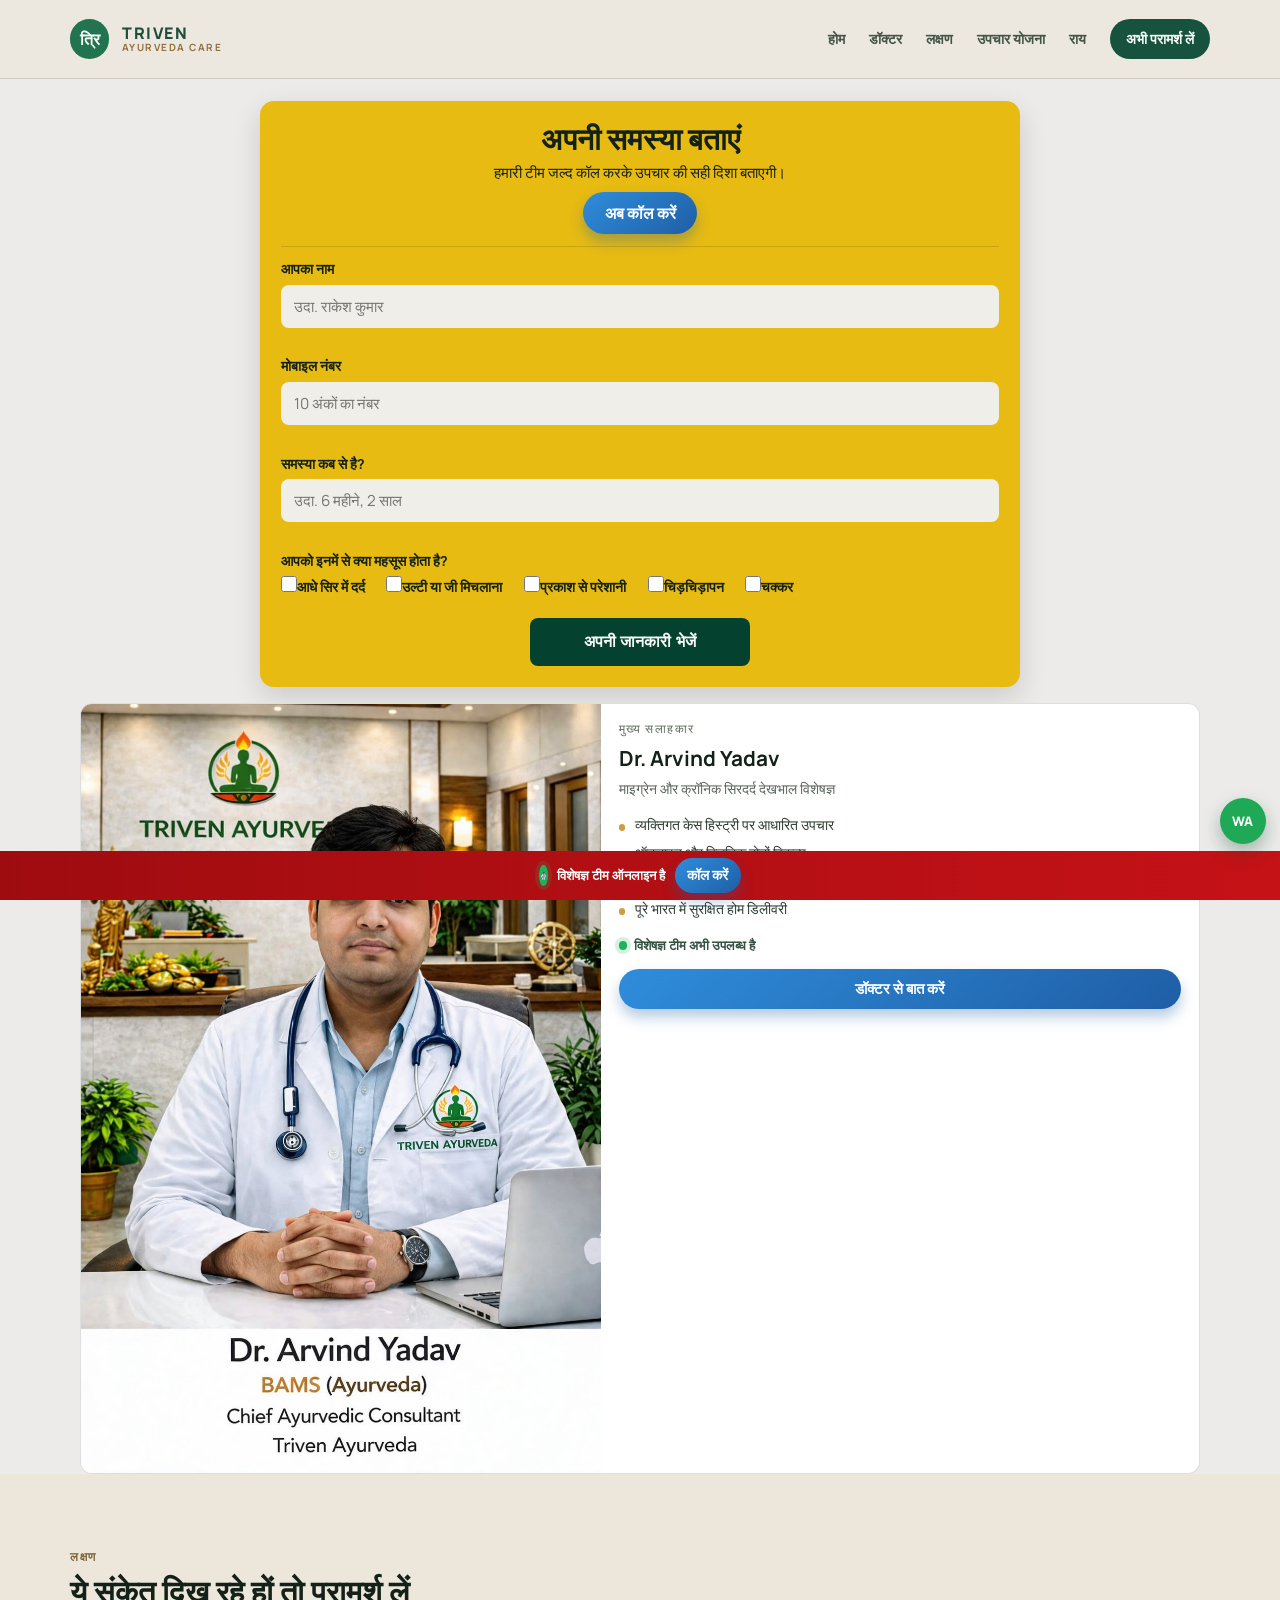
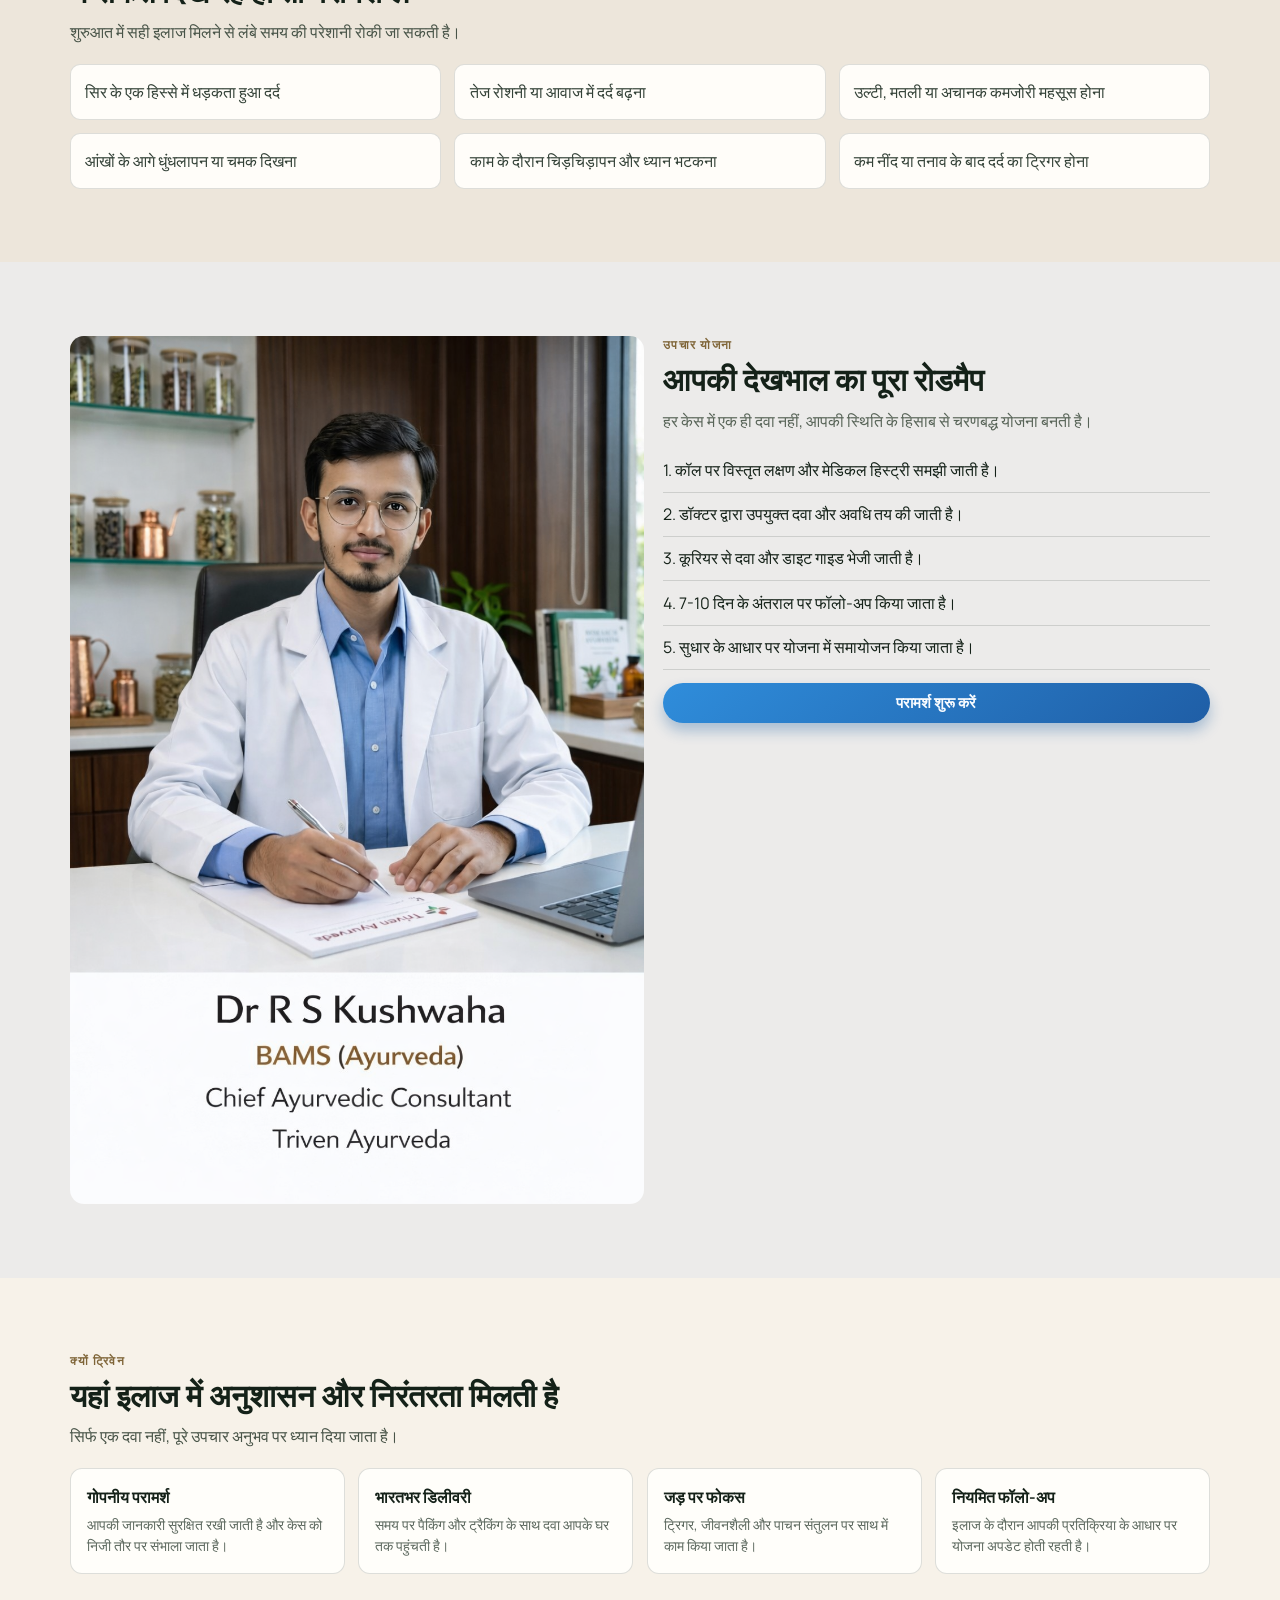
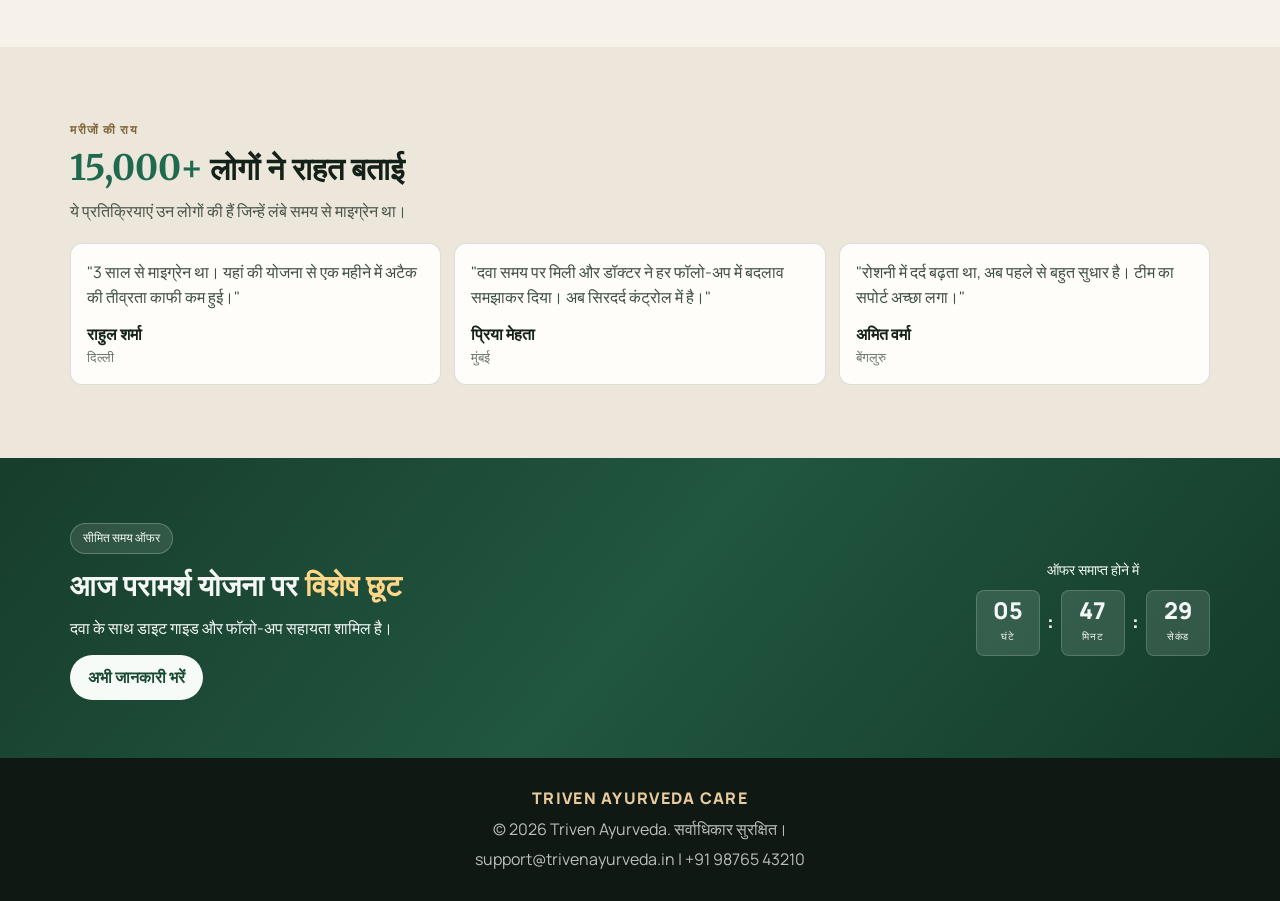
==== index.html @ 450ab916 "meta Co-authored-by: Copilot <copilot@github.com>" ====
<!DOCTYPE html>
<html lang="hi">
<head>
  <meta charset="UTF-8" />
  <meta name="viewport" content="width=device-width, initial-scale=1.0" />
  <meta name="description" content="Triven Ayurveda - माइग्रेन और आधे सिर के दर्द के लिए अनुभवी आयुर्वेदिक सलाह और उपचार योजना।" />
  <title>Triven Ayurveda | माइग्रेन देखभाल केंद्र</title>
  <link rel="preconnect" href="https://fonts.googleapis.com" />
  <link rel="preconnect" href="https://fonts.gstatic.com" crossorigin />
  <link href="https://fonts.googleapis.com/css2?family=Manrope:wght@400;500;600;700;800&family=Merriweather:wght@700;900&display=swap" rel="stylesheet" />
  <link rel="stylesheet" href="style.css" />


  <!-- Meta Pixel Code -->
<script>
!function(f,b,e,v,n,t,s)
{if(f.fbq)return;n=f.fbq=function(){n.callMethod?
n.callMethod.apply(n,arguments):n.queue.push(arguments)};
if(!f._fbq)f._fbq=n;n.push=n;n.loaded=!0;n.version='2.0';
n.queue=[];t=b.createElement(e);t.async=!0;
t.src=v;s=b.getElementsByTagName(e)[0];
s.parentNode.insertBefore(t,s)}(window, document,'script',
'https://connect.facebook.net/en_US/fbevents.js');
fbq('init', '921140677629160');
fbq('track', 'PageView');
</script>
<noscript><img height="1" width="1" style="display:none"
src="https://www.facebook.com/tr?id=921140677629160&ev=PageView&noscript=1"
/></noscript>
<!-- End Meta Pixel Code -->
</head>
<body>
  <header class="header" id="home">
    <div class="container nav-container">
      <a href="#home" class="logo" aria-label="Triven Ayurveda Home">
        <span class="logo-mark">त्रि</span>
        <span class="logo-text-wrap">
          <span class="logo-main">TRIVEN</span>
          <span class="logo-sub">AYURVEDA CARE</span>
        </span>
      </a>
      <button class="nav-toggle" id="navToggle" aria-label="मेन्यू खोलें">
        <span></span><span></span><span></span>
      </button>
      <nav class="nav" id="navMenu">
        <a href="#home">होम</a>
        <a href="#doctor">डॉक्टर</a>
        <a href="#symptoms">लक्षण</a>
        <a href="#plan">उपचार योजना</a>
        <a href="#reviews">राय</a>
        <a href="#formTop" class="nav-cta">अभी परामर्श लें</a>
      </nav>
    </div>
  </header>

  <section class="hero-form-section" id="order">
    <div class="container hero-shell">
      <div class="hero-copy">
        <p class="hero-kicker">सिर्फ दर्द नहीं, जीवन की रफ्तार वापस</p>
        <h1>माइग्रेन और आधे सिर के दर्द का भरोसेमंद आयुर्वेदिक समाधान</h1>
        <p class="hero-sub">
          अनुभवी डॉक्टर की सलाह, वैयक्तिकृत दवा योजना, और पूरे भारत में होम डिलीवरी।
        </p>
        <div class="hero-meta">
          <div class="meta-item">
            <strong>4.85/5</strong>
            <span>97,000+ रेटिंग</span>
          </div>
          <div class="meta-item">
            <strong>2,00,000+</strong>
            <span>संतुष्ट मरीज</span>
          </div>
          <div class="meta-item">
            <strong>30 दिन</strong>
            <span>निरंतर फॉलो-अप</span>
          </div>
        </div>
      </div>

      <div class="hero-grid">
        <div class="form-wrap" id="formTop">
          <div class="form-header">
            <h2>अपनी समस्या बताएं</h2>
            <p>हमारी टीम जल्द कॉल करके उपचार की सही दिशा बताएगी।</p>
            <a href="tel:+917309523829" class="btn btn-call">अब कॉल करें</a>
          </div>
          <form id="orderForm" novalidate>
            <div class="form-group">
              <label for="fullName">आपका नाम</label>
              <input type="text" id="fullName" placeholder="उदा. राकेश कुमार" />
              <span class="error" id="nameError"></span>
            </div>
            <div class="form-group">
              <label for="mobile">मोबाइल नंबर</label>
              <input type="tel" id="mobile" maxlength="10" placeholder="10 अंकों का नंबर" />
              <span class="error" id="mobileError"></span>
            </div>
            <div class="form-group">
              <label for="duration">समस्या कब से है?</label>
              <input type="text" id="duration" placeholder="उदा. 6 महीने, 2 साल" />
              <span class="error" id="durationError"></span>
            </div>
            <div class="form-group">
              <label class="checkbox-group-label">आपको इनमें से क्या महसूस होता है?</label>
              <div class="checkbox-group">
                <label class="cb-label"><input type="checkbox" name="symptoms" value="आधे सिर में दर्द" />आधे सिर में दर्द</label>
                <label class="cb-label"><input type="checkbox" name="symptoms" value="उल्टी या जी मिचलाना" />उल्टी या जी मिचलाना</label>
                <label class="cb-label"><input type="checkbox" name="symptoms" value="प्रकाश से परेशानी" />प्रकाश से परेशानी</label>
                <label class="cb-label"><input type="checkbox" name="symptoms" value="चिड़चिड़ापन" />चिड़चिड़ापन</label>
                <label class="cb-label"><input type="checkbox" name="symptoms" value="चक्कर" />चक्कर</label>
              </div>
            </div>
            <button type="submit" class="btn btn-submit-dark btn-full">
              <span>अपनी जानकारी भेजें</span>
            </button>
          </form>
        </div>

        <aside class="doctor-col" id="doctor" aria-label="Doctor Profile">
          <img
            class="doctor-photo"
            src="assests/Doctor2.png"
            alt="आयुर्वेदिक चिकित्सक की प्रोफाइल फोटो"
            loading="lazy"
          />
          <div class="doctor-info">
            <p class="doctor-label">मुख्य सलाहकार</p>
            <h3>Dr. Arvind Yadav</h3>
            <p class="doctor-tagline">माइग्रेन और क्रॉनिक सिरदर्द देखभाल विशेषज्ञ</p>
            <ul class="feature-list">
              <li>व्यक्तिगत केस हिस्ट्री पर आधारित उपचार</li>
              <li>ऑनलाइन और क्लिनिक दोनों विकल्प</li>
              <li>दवा + डाइट + लाइफस्टाइल गाइड एक ही योजना में</li>
              <li>पूरे भारत में सुरक्षित होम डिलीवरी</li>
            </ul>
            <div class="online-status">
              <span class="online-dot"></span>
              विशेषज्ञ टीम अभी उपलब्ध है
            </div>
            <a href="tel:+917309523829" class="btn btn-call btn-call-lg">डॉक्टर से बात करें</a>
          </div>
        </aside>
      </div>
    </div>
  </section>

  <section class="symptoms-section section" id="symptoms">
    <div class="container">
      <p class="section-eyebrow">लक्षण</p>
      <h2 class="serif-title">ये संकेत दिख रहे हों तो परामर्श लें</h2>
      <p class="section-sub">शुरुआत में सही इलाज मिलने से लंबे समय की परेशानी रोकी जा सकती है।</p>
      <div class="symptoms-grid">
        <article class="symptom-card">सिर के एक हिस्से में धड़कता हुआ दर्द</article>
        <article class="symptom-card">तेज रोशनी या आवाज में दर्द बढ़ना</article>
        <article class="symptom-card">उल्टी, मतली या अचानक कमजोरी महसूस होना</article>
        <article class="symptom-card">आंखों के आगे धुंधलापन या चमक दिखना</article>
        <article class="symptom-card">काम के दौरान चिड़चिड़ापन और ध्यान भटकना</article>
        <article class="symptom-card">कम नींद या तनाव के बाद दर्द का ट्रिगर होना</article>
      </div>
    </div>
  </section>

  <section class="plan-section section" id="plan">
    <div class="container plan-container">
      <div class="plan-visual">
        <img
          src="assests/Doctor1.png"
          alt="आयुर्वेदिक औषधि और जड़ी-बूटियां"
          loading="lazy"
        />
      </div>
      <div class="plan-text-col">
        <p class="section-eyebrow left-align">उपचार योजना</p>
        <h2 class="serif-title left-align">आपकी देखभाल का पूरा रोडमैप</h2>
        <p class="plan-sub">हर केस में एक ही दवा नहीं, आपकी स्थिति के हिसाब से चरणबद्ध योजना बनती है।</p>
        <ul class="plan-steps">
          <li>1. कॉल पर विस्तृत लक्षण और मेडिकल हिस्ट्री समझी जाती है।</li>
          <li>2. डॉक्टर द्वारा उपयुक्त दवा और अवधि तय की जाती है।</li>
          <li>3. कूरियर से दवा और डाइट गाइड भेजी जाती है।</li>
          <li>4. 7-10 दिन के अंतराल पर फॉलो-अप किया जाता है।</li>
          <li>5. सुधार के आधार पर योजना में समायोजन किया जाता है।</li>
        </ul>
        <a href="tel:+917309523829" class="btn btn-call btn-call-lg">परामर्श शुरू करें</a>
      </div>
    </div>
  </section>

  <section class="why-section section" id="why">
    <div class="container">
      <p class="section-eyebrow">क्यों ट्रिवेन</p>
      <h2 class="serif-title">यहां इलाज में अनुशासन और निरंतरता मिलती है</h2>
      <p class="section-sub">सिर्फ एक दवा नहीं, पूरे उपचार अनुभव पर ध्यान दिया जाता है।</p>
      <div class="why-grid">
        <article class="why-card">
          <h3>गोपनीय परामर्श</h3>
          <p>आपकी जानकारी सुरक्षित रखी जाती है और केस को निजी तौर पर संभाला जाता है।</p>
        </article>
        <article class="why-card">
          <h3>भारतभर डिलीवरी</h3>
          <p>समय पर पैकिंग और ट्रैकिंग के साथ दवा आपके घर तक पहुंचती है।</p>
        </article>
        <article class="why-card">
          <h3>जड़ पर फोकस</h3>
          <p>ट्रिगर, जीवनशैली और पाचन संतुलन पर साथ में काम किया जाता है।</p>
        </article>
        <article class="why-card">
          <h3>नियमित फॉलो-अप</h3>
          <p>इलाज के दौरान आपकी प्रतिक्रिया के आधार पर योजना अपडेट होती रहती है।</p>
        </article>
      </div>
    </div>
  </section>

  <section class="reviews-section section" id="reviews">
    <div class="container">
      <p class="section-eyebrow">मरीजों की राय</p>
      <h2 class="serif-title"><span class="count-big">15,000+</span> लोगों ने राहत बताई</h2>
      <p class="section-sub">ये प्रतिक्रियाएं उन लोगों की हैं जिन्हें लंबे समय से माइग्रेन था।</p>
      <div class="reviews-grid">
        <article class="review-card">
          <p>"3 साल से माइग्रेन था। यहां की योजना से एक महीने में अटैक की तीव्रता काफी कम हुई।"</p>
          <div class="reviewer"><strong>राहुल शर्मा</strong><small>दिल्ली</small></div>
        </article>
        <article class="review-card">
          <p>"दवा समय पर मिली और डॉक्टर ने हर फॉलो-अप में बदलाव समझाकर दिया। अब सिरदर्द कंट्रोल में है।"</p>
          <div class="reviewer"><strong>प्रिया मेहता</strong><small>मुंबई</small></div>
        </article>
        <article class="review-card">
          <p>"रोशनी में दर्द बढ़ता था, अब पहले से बहुत सुधार है। टीम का सपोर्ट अच्छा लगा।"</p>
          <div class="reviewer"><strong>अमित वर्मा</strong><small>बेंगलुरु</small></div>
        </article>
      </div>
    </div>
  </section>

  <section class="offer-section">
    <div class="container offer-inner">
      <div class="offer-text">
        <p class="offer-badge">सीमित समय ऑफर</p>
        <h2>आज परामर्श योजना पर <span>विशेष छूट</span></h2>
        <p>दवा के साथ डाइट गाइड और फॉलो-अप सहायता शामिल है।</p>
        <a href="#formTop" class="btn btn-white">अभी जानकारी भरें</a>
      </div>
      <div class="countdown-wrap" aria-live="polite">
        <p class="countdown-label">ऑफर समाप्त होने में</p>
        <div class="countdown">
          <div class="time-block"><span id="hours">00</span><small>घंटे</small></div>
          <div class="sep">:</div>
          <div class="time-block"><span id="minutes">00</span><small>मिनट</small></div>
          <div class="sep">:</div>
          <div class="time-block"><span id="seconds">00</span><small>सेकंड</small></div>
        </div>
      </div>
    </div>
  </section>

  <footer class="footer">
    <div class="container footer-inner">
      <p class="footer-logo">TRIVEN AYURVEDA CARE</p>
      <p>© 2026 Triven Ayurveda. सर्वाधिकार सुरक्षित।</p>
      <p>support@trivenayurveda.in | +91 98765 43210</p>
    </div>
  </footer>

  <div class="sticky-cta" id="stickyCta">
    <a href="#formTop" class="btn btn-primary btn-full">अभी परामर्श बुक करें</a>
  </div>

  <a href="https://wa.me/919876543210?text=नमस्ते%2C%20मुझे%20माइग्रेन%20के%20इलाज%20के%20बारे%20में%20जानकारी%20चाहिए" class="whatsapp-btn" target="_blank" rel="noopener" aria-label="WhatsApp">
    WA
  </a>

  <div class="call-bar" id="callBar">
    <span class="online-dot">
      <img src="assests/pu1.png" alt="">
    </span>
    <span>विशेषज्ञ टीम ऑनलाइन है</span>
    <a href="tel:+919876543210" class="btn btn-call">कॉल करें</a>
  </div>

  <script src="script.js"></script>
</body>
</html>
---- style.css ----
*,
*::before,
*::after {
  box-sizing: border-box;
  margin: 0;
  padding: 0;
}

:root {
  --ink: #142118;
  --ink-soft: #485448;
  --line: rgba(15, 32, 22, 0.14);
  --brand: #0c4f3a;
}

html {
  scroll-behavior: smooth;
}

body {
  font-family: "Manrope", sans-serif;
  background: #ecebea;
  color: var(--ink);
  line-height: 1.55;
  overflow-x: hidden;
}

img {
  max-width: 100%;
  height: auto;
}

a {
  color: inherit;
}

.container {
  width: min(1140px, 100% - 2rem);
  margin-inline: auto;
}

.section {
  padding: 4.6rem 0;
}

.header {
  position: sticky;
  top: 0;
  z-index: 90;
  background: #ece8df;
  border-bottom: 1px solid var(--line);
}

.nav-container {
  min-height: 78px;
  display: flex;
  align-items: center;
  justify-content: space-between;
}

.logo {
  display: inline-flex;
  align-items: center;
  gap: 0.8rem;
  text-decoration: none;
}

.logo-mark {
  width: 2.45rem;
  aspect-ratio: 1;
  border-radius: 50%;
  display: grid;
  place-items: center;
  background: #227350;
  color: #fbfdfb;
  font-weight: 800;
}

.logo-text-wrap {
  display: grid;
  line-height: 1.05;
}

.logo-main {
  font-size: 1rem;
  letter-spacing: 0.1em;
  color: #1f4e3a;
  font-weight: 800;
}

.logo-sub {
  font-size: 0.62rem;
  letter-spacing: 0.15em;
  color: #916f3e;
  font-weight: 700;
}

.nav {
  display: flex;
  align-items: center;
  gap: 1.5rem;
}

.nav a {
  text-decoration: none;
  font-size: 0.9rem;
  color: #445447;
  font-weight: 600;
}

.nav-cta {
  padding: 0.58rem 1rem;
  border-radius: 999px;
  color: #f6faf7 !important;
  background: #16523d;
}

.nav-toggle {
  display: none;
  border: none;
  background: transparent;
  cursor: pointer;
}

.nav-toggle span {
  display: block;
  width: 1.45rem;
  height: 2px;
  background: #1c5c43;
  border-radius: 2px;
}

.nav-toggle span + span {
  margin-top: 0.25rem;
}

.hero-form-section {
  padding: 1.4rem 0 0;
}

.hero-copy {
  display: none;
}

.hero-grid {
  display: grid;
  grid-template-columns: 1fr;
  gap: 1rem;
}

.form-wrap {
  max-width: 760px;
  width: 100%;
  margin-inline: auto;
  border-radius: 14px;
  background: #e8bb12;
  box-shadow: 0 10px 28px rgba(0, 0, 0, 0.14);
  padding: 1.25rem 1.3rem 1.35rem;
  min-width: 0;
}

#formTop {
  scroll-margin-top: 92px;
}

.form-header {
  text-align: center;
  border-bottom: 1px solid rgba(0, 0, 0, 0.12);
  padding-bottom: 0.72rem;
  margin-bottom: 0.72rem;
}

.form-header h2 {
  font-size: 1.9rem;
  line-height: 1.2;
}

.form-header p {
  margin-top: 0.2rem;
  font-size: 0.95rem;
}

.btn {
  display: inline-flex;
  align-items: center;
  justify-content: center;
  text-decoration: none;
  border: none;
  cursor: pointer;
  font-weight: 700;
}

.btn-call {
  margin-top: 0.48rem;
  border-radius: 999px;
  background: linear-gradient(140deg, #2f8ddb, #1f5ea6);
  color: #f9fcff;
  box-shadow: 0 8px 14px rgba(25, 92, 162, 0.32);
  padding: 0.52rem 1.32rem;
  font-size: 1.02rem;
  position: relative;
  overflow: hidden;
  animation: call-pop 2.1s cubic-bezier(0.22, 1, 0.36, 1) infinite;
}

.btn-call::after {
  content: "";
  position: absolute;
  inset: 0;
  transform: translateX(-125%);
  background: linear-gradient(
    105deg,
    rgba(255, 255, 255, 0) 34%,
    rgba(255, 255, 255, 0.34) 50%,
    rgba(255, 255, 255, 0) 66%
  );
  animation: call-shine 2.6s ease-in-out infinite;
  pointer-events: none;
}

.form-group {
  margin-bottom: 0.75rem;
}

.form-group label,
.checkbox-group-label {
  display: block;
  font-size: 0.86rem;
  font-weight: 700;
  margin-bottom: 0.32rem;
}

.form-group input:not([type="checkbox"]) {
  width: 100%;
  height: 2.72rem;
  border: none;
  border-radius: 8px;
  background: #efeee8;
  padding: 0 0.8rem;
  font: inherit;
  font-size: 0.95rem;
  color: #1f2b22;
  outline: none;
}

.form-group input:not([type="checkbox"]):focus {
  box-shadow: 0 0 0 3px rgba(31, 94, 166, 0.17);
}

.checkbox-group {
  display: flex;
  flex-wrap: wrap;
  gap: 0.45rem 1.35rem;
}

.cb-label {
  display: inline-flex;
  align-items: center;
  gap: 0.42rem;
  font-size: 0.9rem;
}

.cb-label input {
  width: 1rem;
  height: 1rem;
  accent-color: #1f6a4f;
}

.error {
  min-height: 0.95rem;
  color: #a7371b;
  font-size: 0.74rem;
  font-weight: 700;
  display: block;
}

.btn-submit-dark,
.btn-primary {
  width: min(220px, 100%);
  margin: 0.95rem auto 0;
  min-height: 3rem;
  border-radius: 8px;
  background: #05412f;
  color: #f6fbf7;
  font-size: 1.02rem;
  display: flex;
}

.doctor-col {
  max-width: 1120px;
  margin-inline: auto;
  background: #fff;
  border: 1px solid var(--line);
  border-radius: 12px;
  overflow: hidden;
  display: grid;
  grid-template-columns: 1fr 1.15fr;
  min-width: 0;
}

.doctor-photo {
  width: 100%;
  height: 100%;
  min-height: 300px;
  object-fit: cover;
}

.doctor-info {
  padding: 1rem 1.1rem 1.2rem;
  min-width: 0;
}

.doctor-label {
  text-transform: uppercase;
  letter-spacing: 0.12em;
  font-size: 0.74rem;
  color: #5d6b5d;
}

.doctor-info h3 {
  margin-top: 0.2rem;
  font-size: 1.3rem;
}

.doctor-tagline {
  margin-top: 0.22rem;
  font-size: 0.9rem;
  color: #5a665b;
}

.feature-list {
  list-style: none;
  margin-top: 0.72rem;
}

.feature-list li {
  position: relative;
  padding: 0.22rem 0 0.22rem 1.05rem;
  font-size: 0.85rem;
  color: #2d3c31;
}

.feature-list li::before {
  content: "";
  width: 0.42rem;
  aspect-ratio: 1;
  border-radius: 50%;
  background: #cf9d40;
  position: absolute;
  left: 0;
  top: 0.78rem;
}

.online-status {
  margin-top: 0.72rem;
  display: flex;
  align-items: center;
  gap: 0.45rem;
  font-size: 0.82rem;
  color: #34513f;
  font-weight: 600;
}

.online-dot {
  width: 0.52rem;
  aspect-ratio: 1;
  border-radius: 50%;
  background: #20b15d;
  box-shadow: 0 0 0 4px rgba(32, 177, 93, 0.18);
}

.btn-call-lg {
  width: 100%;
  margin-top: 0.82rem;
  font-size: 0.95rem;
}

.section-eyebrow {
  text-transform: uppercase;
  letter-spacing: 0.13em;
  font-size: 0.73rem;
  color: #7f6538;
  font-weight: 800;
}

.serif-title {
  font-family: "Merriweather", serif;
  font-size: clamp(1.45rem, 2.4vw, 2.2rem);
  line-height: 1.3;
  margin-top: 0.45rem;
}

.left-align {
  text-align: left;
}

.section-sub {
  margin-top: 0.45rem;
  color: var(--ink-soft);
}

.symptoms-section {
  background: #ede6db;
}

.symptoms-grid {
  margin-top: 1.2rem;
  display: grid;
  grid-template-columns: repeat(3, minmax(0, 1fr));
  gap: 0.82rem;
}

.symptom-card {
  background: #fffdf9;
  border: 1px solid var(--line);
  border-radius: 10px;
  padding: 0.9rem;
  color: #334137;
}

.plan-container {
  display: grid;
  grid-template-columns: 1.05fr 1fr;
  gap: 1.15rem;
}

.plan-visual img {
  width: 100%;
  height: 100%;
  min-height: 320px;
  border-radius: 14px;
  object-fit: cover;
}

.plan-sub {
  margin-top: 0.5rem;
  color: #586458;
}

.plan-steps {
  list-style: none;
  margin-top: 0.9rem;
}

.plan-steps li {
  padding: 0.58rem 0;
  border-bottom: 1px solid var(--line);
}

.why-section {
  background: #f7f2e9;
}

.why-grid {
  margin-top: 1.2rem;
  display: grid;
  grid-template-columns: repeat(4, minmax(0, 1fr));
  gap: 0.82rem;
}

.why-card {
  background: #fffefa;
  border: 1px solid var(--line);
  border-radius: 12px;
  padding: 1rem;
}

.why-card h3 {
  font-size: 0.98rem;
}

.why-card p {
  margin-top: 0.3rem;
  font-size: 0.86rem;
  color: #5d695f;
}

.reviews-section {
  background: #ede6db;
}

.count-big {
  color: #1f6a4f;
  font-size: 1.14em;
}

.reviews-grid {
  margin-top: 1.2rem;
  display: grid;
  grid-template-columns: repeat(3, minmax(0, 1fr));
  gap: 0.82rem;
}

.review-card {
  background: #fffdf9;
  border: 1px solid var(--line);
  border-radius: 12px;
  padding: 1rem;
}

.review-card p {
  color: #3f4f43;
}

.reviewer {
  margin-top: 0.8rem;
  display: grid;
}

.reviewer small {
  color: #6a766b;
}

.offer-section {
  padding: 3.6rem 0;
  color: #f4f7f4;
  background: linear-gradient(130deg, #173d2b, #215640, #143b29);
}

.offer-inner {
  display: flex;
  align-items: center;
  justify-content: space-between;
  gap: 1.2rem;
  flex-wrap: wrap;
}

.offer-badge {
  display: inline-block;
  border-radius: 999px;
  padding: 0.34rem 0.74rem;
  font-size: 0.76rem;
  border: 1px solid rgba(255, 255, 255, 0.24);
  background: rgba(255, 255, 255, 0.1);
}

.offer-text h2 {
  margin-top: 0.55rem;
  font-family: "Merriweather", serif;
  font-size: clamp(1.45rem, 2.3vw, 2.1rem);
}

.offer-text h2 span {
  color: #ffd789;
}

.offer-text p {
  margin-top: 0.42rem;
}

.btn-white {
  margin-top: 0.9rem;
  border-radius: 999px;
  background: #f7fbf7;
  color: #1a4934;
  padding: 0.64rem 1.14rem;
}

.countdown-label {
  text-align: center;
  margin-bottom: 0.55rem;
  font-size: 0.85rem;
}

.countdown {
  display: flex;
  align-items: center;
  gap: 0.44rem;
  flex-wrap: wrap;
  justify-content: center;
}

.time-block {
  min-width: 64px;
  border-radius: 8px;
  padding: 0.52rem 0.5rem;
  background: rgba(255, 255, 255, 0.12);
  border: 1px solid rgba(255, 255, 255, 0.17);
  text-align: center;
}

.offer-text,
.countdown-wrap {
  min-width: 0;
}

.time-block span {
  display: block;
  font-size: 1.45rem;
  line-height: 1;
  font-weight: 800;
}

.time-block small {
  font-size: 0.64rem;
  text-transform: uppercase;
  letter-spacing: 0.08em;
}

.sep {
  font-size: 1.2rem;
  font-weight: 800;
}

.footer {
  text-align: center;
  padding: 1.8rem 0;
  background: #101813;
  color: rgba(242, 247, 243, 0.75);
}

.footer-inner {
  display: grid;
  gap: 0.35rem;
}

.footer-logo {
  font-weight: 800;
  letter-spacing: 0.08em;
  color: #e8cb9d;
}

.sticky-cta {
  display: none;
}

.call-bar {
  position: fixed;
  left: 0;
  right: 0;
  bottom: 0;
  z-index: 96;
  min-height: 44px;
  padding: 0.44rem 0.75rem;
  display: flex;
  align-items: center;
  justify-content: center;
  gap: 0.6rem;
  background: linear-gradient(90deg, #9f0c10, #c51217, #9f0c10);
  background-size: 200% 100%;
  color: #f9f9f9;
  font-size: 0.84rem;
  font-weight: 600;
  animation: call-bar-flow 3.2s linear infinite;
}

.call-bar .btn-call {
  margin-top: 0;
  padding: 0.42rem 0.78rem;
  font-size: 0.88rem;
}

.whatsapp-btn {
  position: fixed;
  right: 0.9rem;
  bottom: 56px;
  width: 46px;
  aspect-ratio: 1;
  border-radius: 50%;
  display: grid;
  place-items: center;
  text-decoration: none;
  background: #1fa856;
  color: #fff;
  font-size: 0.82rem;
  font-weight: 800;
  z-index: 98;
  box-shadow: 0 8px 18px rgba(16, 77, 41, 0.34);
}

@keyframes call-pop {
  0%,
  100% {
    transform: scale(1);
    box-shadow: 0 8px 14px rgba(25, 92, 162, 0.32);
  }
  35% {
    transform: scale(1.08);
    box-shadow: 0 10px 20px rgba(25, 92, 162, 0.45);
  }
  52% {
    transform: scale(0.98);
  }
  68% {
    transform: scale(1.03);
  }
}

@keyframes call-shine {
  0%,
  68% {
    transform: translateX(-125%);
  }
  100% {
    transform: translateX(125%);
  }
}

@keyframes call-bar-flow {
  0% {
    background-position: 0% 50%;
  }
  100% {
    background-position: 100% 50%;
  }
}

@media (prefers-reduced-motion: reduce) {
  .btn-call,
  .btn-call::after,
  .call-bar {
    animation: none !important;
  }
}

@media (max-width: 1060px) {
  .symptoms-grid,
  .reviews-grid {
    grid-template-columns: repeat(2, minmax(0, 1fr));
  }

  .why-grid {
    grid-template-columns: repeat(2, minmax(0, 1fr));
  }
}

@media (max-width: 860px) {
  .doctor-col,
  .plan-container {
    grid-template-columns: 1fr;
  }

  .doctor-photo {
    max-height: 330px;
  }

  .offer-inner {
    flex-direction: column;
    align-items: flex-start;
  }

  .countdown-wrap {
    width: 100%;
  }

  .countdown {
    justify-content: center;
  }
}

@media (max-width: 760px) {
  body {
    padding-bottom: 62px;
  }

  .nav {
    display: none;
    position: absolute;
    top: 100%;
    left: 0;
    right: 0;
    background: #f4f0e8;
    border-bottom: 1px solid var(--line);
    flex-direction: column;
    align-items: flex-start;
    gap: 0;
    padding: 0.4rem 0;
  }

  .nav.open {
    display: flex;
  }

  .nav a {
    width: 100%;
    padding: 0.72rem 1.1rem;
  }

  .nav-toggle {
    display: inline-block;
  }

  .form-wrap {
    padding: 0.92rem 0.82rem 1rem;
  }

  .form-header h2 {
    font-size: 1.42rem;
  }

  .form-header p {
    font-size: 0.82rem;
  }

  .form-group label,
  .checkbox-group-label {
    font-size: 0.8rem;
  }

  .form-group input:not([type="checkbox"]) {
    height: 2.28rem;
    font-size: 0.86rem;
  }

  .checkbox-group {
    gap: 0.24rem 0.7rem;
  }

  .cb-label {
    font-size: 0.79rem;
  }

  .btn-submit-dark,
  .btn-primary {
    min-height: 2.7rem;
    font-size: 0.93rem;
  }

  .btn-call {
    font-size: 0.9rem;
    padding: 0.48rem 0.95rem;
  }

  .section {
    padding: 3.8rem 0;
  }

  .call-bar {
    justify-content: space-between;
    gap: 0.4rem;
    min-height: 42px;
  }

  .call-bar span {
    flex: 1;
    min-width: 0;
    white-space: nowrap;
    overflow: hidden;
    text-overflow: ellipsis;
  }

  .call-bar .btn-call {
    font-size: 0.78rem;
    padding: 0.35rem 0.58rem;
    white-space: nowrap;
  }
}

@media (max-width: 560px) {
  .container {
    width: min(1140px, 100% - 1.2rem);
  }

  .form-header h2 {
    font-size: 1.2rem;
  }

  .checkbox-group {
    flex-direction: column;
    align-items: flex-start;
    gap: 0.25rem;
  }

  .symptoms-grid,
  .why-grid,
  .reviews-grid {
    grid-template-columns: 1fr;
  }

  .doctor-info {
    padding: 0.92rem 0.9rem 1rem;
  }

  .form-wrap {
    border-radius: 12px;
  }

  .call-bar {
    font-size: 0.74rem;
    padding-inline: 0.5rem;
  }

  .time-block {
    min-width: 54px;
  }

  .time-block span {
    font-size: 1.2rem;
  }
}

@media (max-width: 400px) {
  .nav-container {
    min-height: 68px;
  }

  .logo-main {
    font-size: 0.88rem;
  }

  .logo-sub {
    letter-spacing: 0.1em;
  }

  .form-group label,
  .checkbox-group-label,
  .cb-label {
    font-size: 0.72rem;
  }

  .form-header h2 {
    font-size: 1.06rem;
  }

  .form-header p {
    font-size: 0.74rem;
  }

  .form-group input:not([type="checkbox"]) {
    height: 2.15rem;
    font-size: 0.8rem;
  }

  .btn-submit-dark,
  .btn-primary {
    min-height: 2.5rem;
    font-size: 0.84rem;
    width: 100%;
  }

  .whatsapp-btn {
    width: 42px;
    bottom: 54px;
    right: 0.7rem;
    font-size: 0.76rem;
  }
}
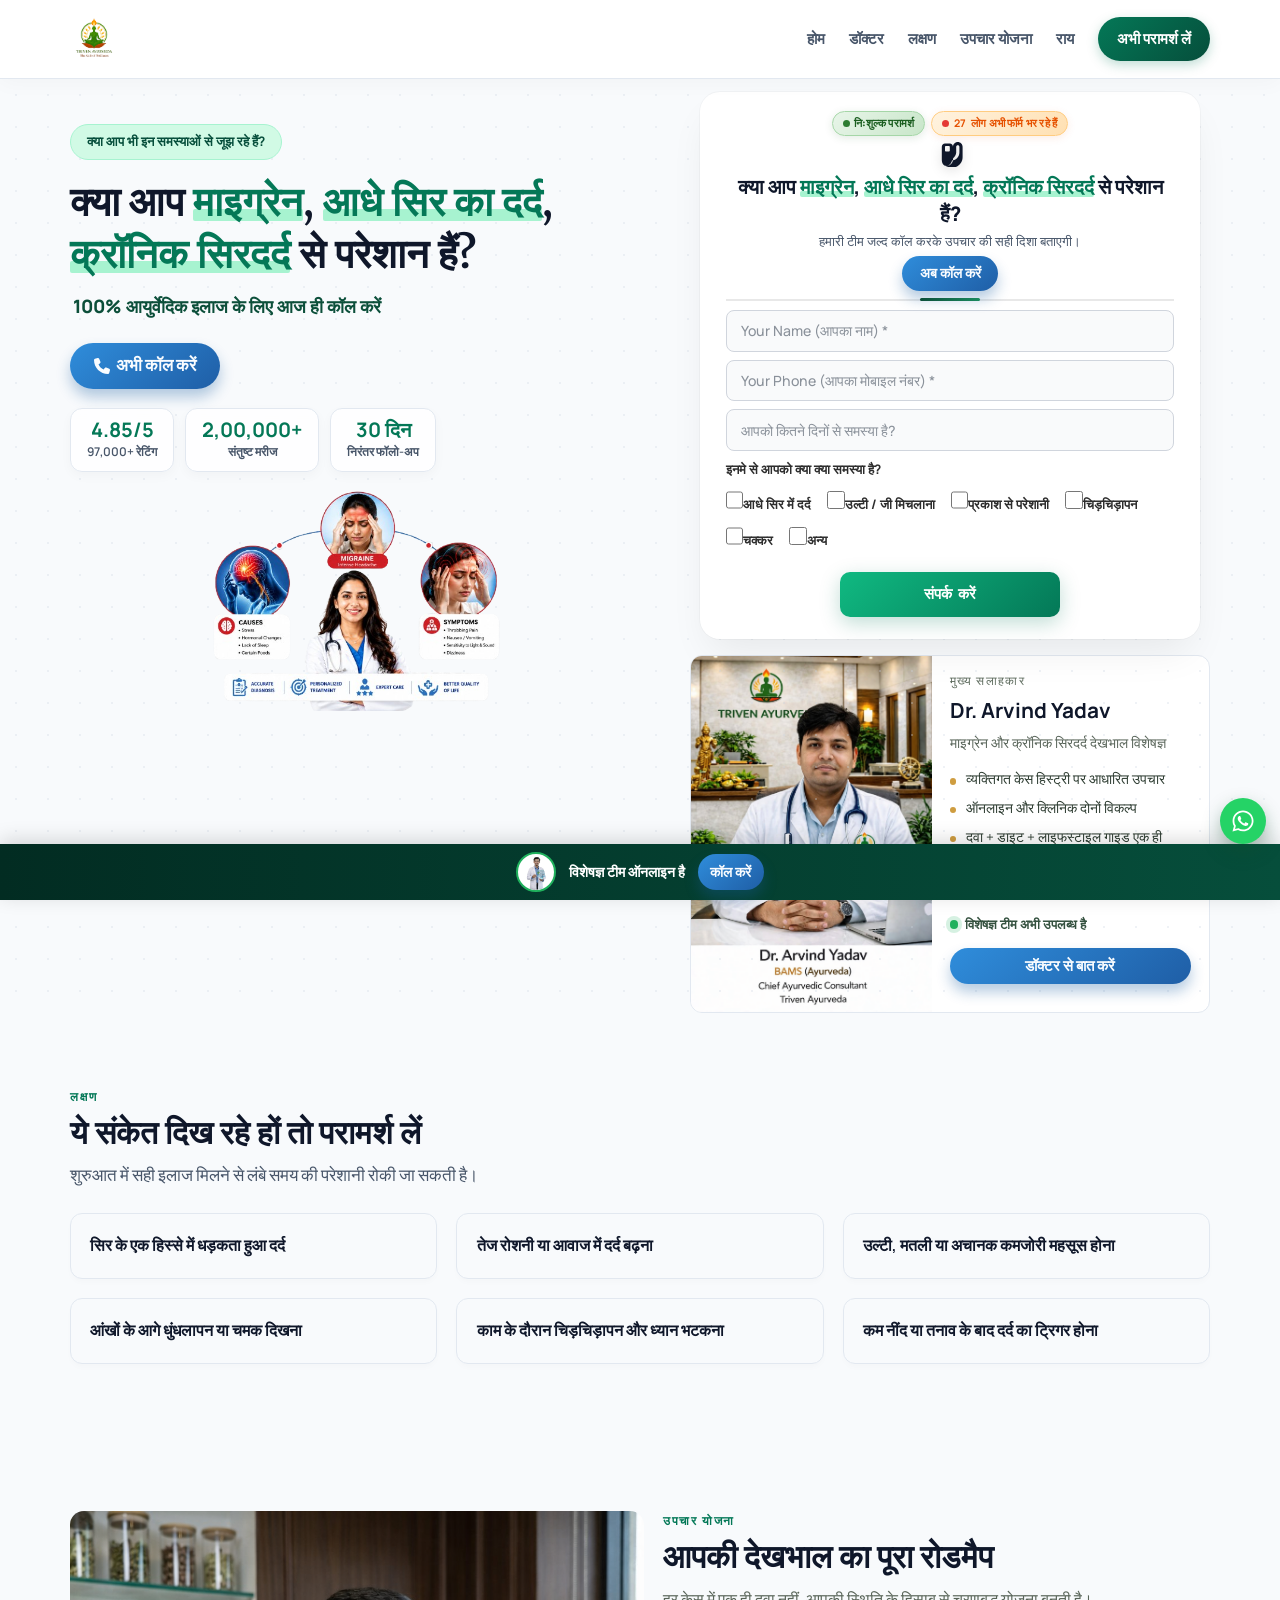
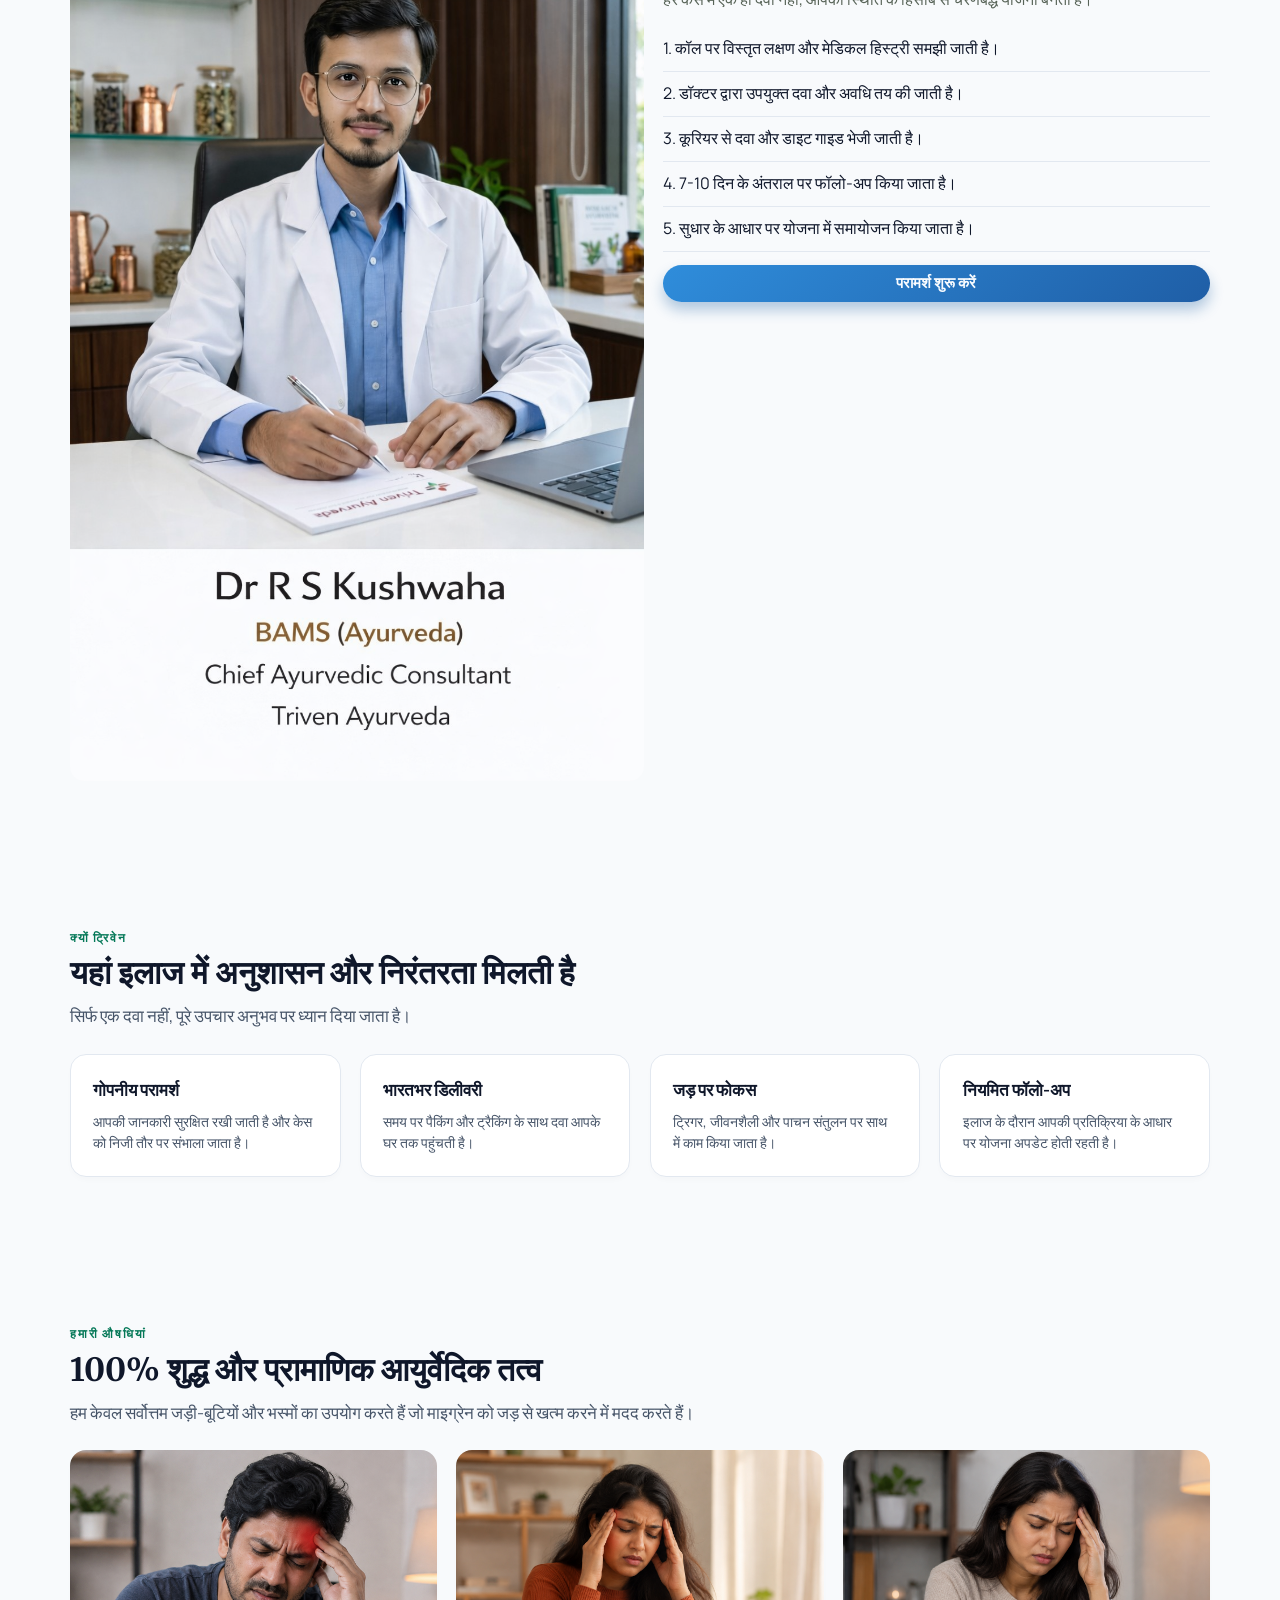
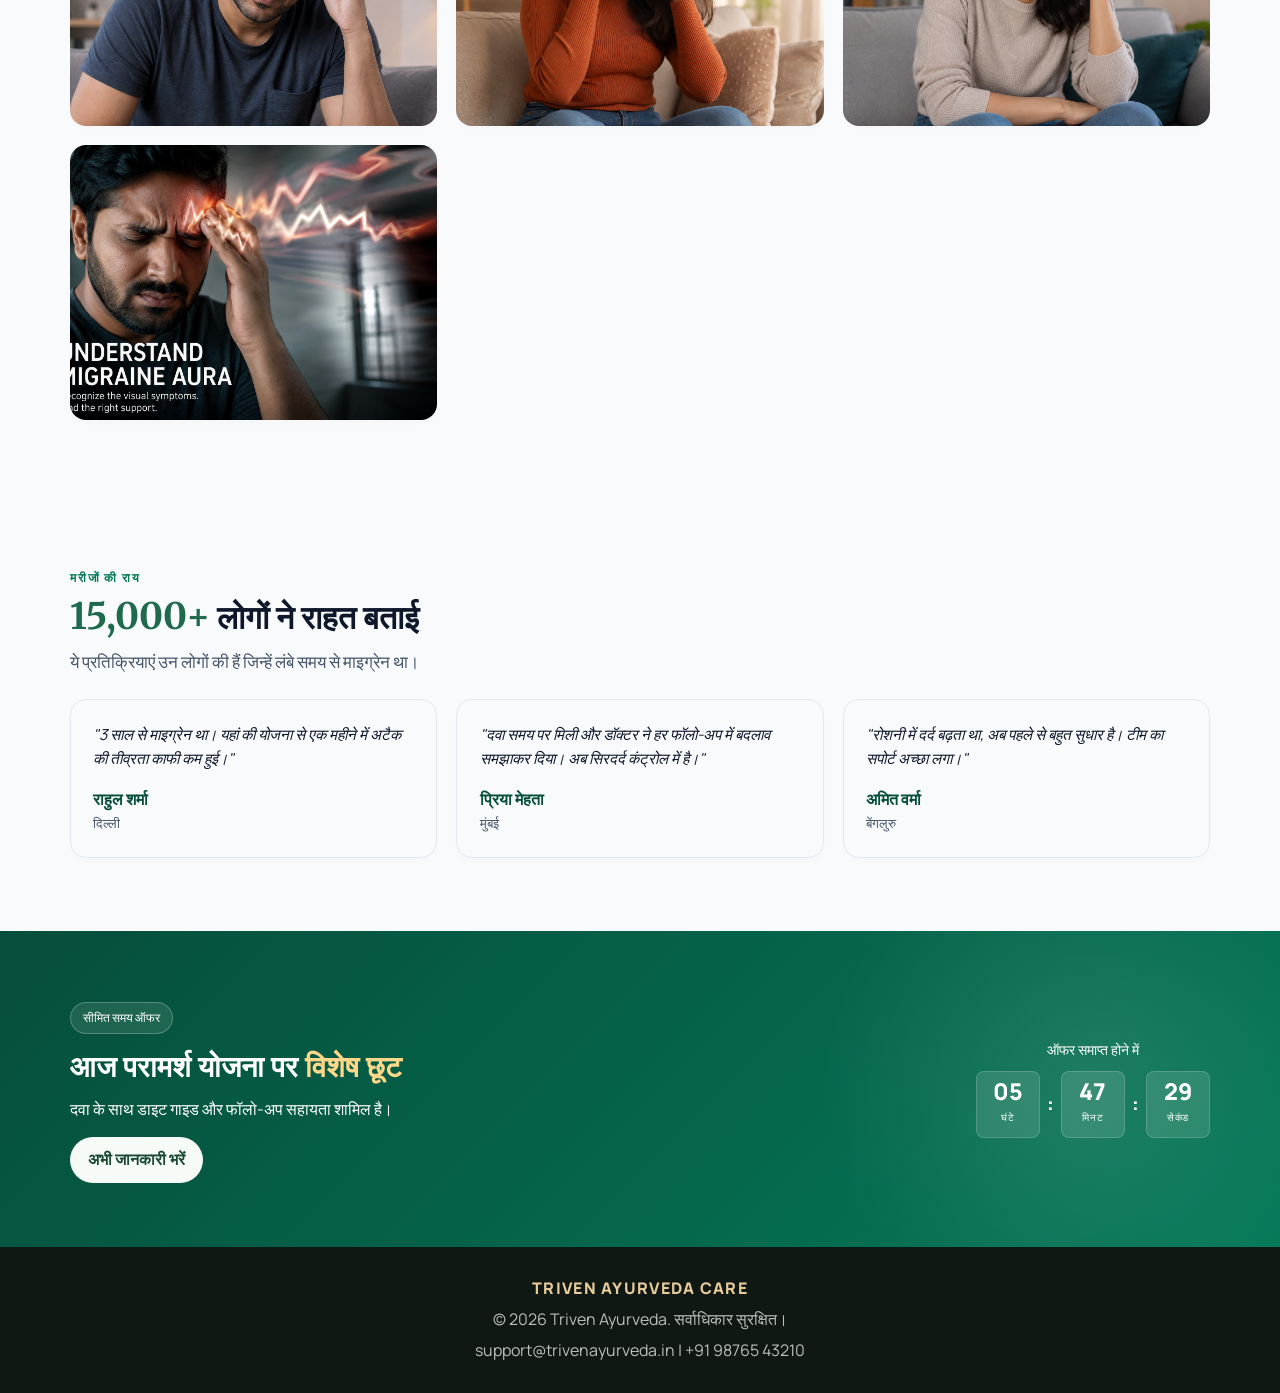
==== commit deefaa26: "feat: redesign landing page UI with updated theme, new form styling, and added assets" ====
--- a/index.html
+++ b/index.html
@@ -1,43 +1,46 @@
 <!DOCTYPE html>
 <html lang="hi">
+
 <head>
   <meta charset="UTF-8" />
   <meta name="viewport" content="width=device-width, initial-scale=1.0" />
-  <meta name="description" content="Triven Ayurveda - माइग्रेन और आधे सिर के दर्द के लिए अनुभवी आयुर्वेदिक सलाह और उपचार योजना।" />
+  <meta name="description"
+    content="Triven Ayurveda - माइग्रेन और आधे सिर के दर्द के लिए अनुभवी आयुर्वेदिक सलाह और उपचार योजना।" />
   <title>Triven Ayurveda | माइग्रेन देखभाल केंद्र</title>
   <link rel="preconnect" href="https://fonts.googleapis.com" />
   <link rel="preconnect" href="https://fonts.gstatic.com" crossorigin />
-  <link href="https://fonts.googleapis.com/css2?family=Manrope:wght@400;500;600;700;800&family=Merriweather:wght@700;900&display=swap" rel="stylesheet" />
+  <link
+    href="https://fonts.googleapis.com/css2?family=Manrope:wght@400;500;600;700;800&family=Merriweather:wght@700;900&display=swap"
+    rel="stylesheet" />
   <link rel="stylesheet" href="style.css" />
 
 
   <!-- Meta Pixel Code -->
-<script>
-!function(f,b,e,v,n,t,s)
-{if(f.fbq)return;n=f.fbq=function(){n.callMethod?
-n.callMethod.apply(n,arguments):n.queue.push(arguments)};
-if(!f._fbq)f._fbq=n;n.push=n;n.loaded=!0;n.version='2.0';
-n.queue=[];t=b.createElement(e);t.async=!0;
-t.src=v;s=b.getElementsByTagName(e)[0];
-s.parentNode.insertBefore(t,s)}(window, document,'script',
-'https://connect.facebook.net/en_US/fbevents.js');
-fbq('init', '921140677629160');
-fbq('track', 'PageView');
-</script>
-<noscript><img height="1" width="1" style="display:none"
-src="https://www.facebook.com/tr?id=921140677629160&ev=PageView&noscript=1"
-/></noscript>
-<!-- End Meta Pixel Code -->
+  <script>
+    !function (f, b, e, v, n, t, s) {
+      if (f.fbq) return; n = f.fbq = function () {
+        n.callMethod ?
+        n.callMethod.apply(n, arguments) : n.queue.push(arguments)
+      };
+      if (!f._fbq) f._fbq = n; n.push = n; n.loaded = !0; n.version = '2.0';
+      n.queue = []; t = b.createElement(e); t.async = !0;
+      t.src = v; s = b.getElementsByTagName(e)[0];
+      s.parentNode.insertBefore(t, s)
+    }(window, document, 'script',
+      'https://connect.facebook.net/en_US/fbevents.js');
+    fbq('init', '921140677629160');
+    fbq('track', 'Lead');
+  </script>
+  <noscript><img height="1" width="1" style="display:none"
+      src="https://www.facebook.com/tr?id=921140677629160&ev=PageView&noscript=1" /></noscript>
+  <!-- End Meta Pixel Code -->
 </head>
+
 <body>
   <header class="header" id="home">
     <div class="container nav-container">
       <a href="#home" class="logo" aria-label="Triven Ayurveda Home">
-        <span class="logo-mark">त्रि</span>
-        <span class="logo-text-wrap">
-          <span class="logo-main">TRIVEN</span>
-          <span class="logo-sub">AYURVEDA CARE</span>
-        </span>
+        <img src="assests/Trivenlogo.png" alt="Triven Ayurveda" class="logo-img" />
       </a>
       <button class="nav-toggle" id="navToggle" aria-label="मेन्यू खोलें">
         <span></span><span></span><span></span>
@@ -56,11 +59,18 @@
   <section class="hero-form-section" id="order">
     <div class="container hero-shell">
       <div class="hero-copy">
-        <p class="hero-kicker">सिर्फ दर्द नहीं, जीवन की रफ्तार वापस</p>
-        <h1>माइग्रेन और आधे सिर के दर्द का भरोसेमंद आयुर्वेदिक समाधान</h1>
-        <p class="hero-sub">
-          अनुभवी डॉक्टर की सलाह, वैयक्तिकृत दवा योजना, और पूरे भारत में होम डिलीवरी।
-        </p>
+        <p class="hero-kicker">क्या आप भी इन समस्याओं से जूझ रहे हैं?</p>
+        <h1>क्या आप <span class="hook-highlight">माइग्रेन</span>, <span class="hook-highlight">आधे सिर का दर्द</span>,
+          <span class="hook-highlight">क्रॉनिक सिरदर्द</span> से परेशान हैं?</h1>
+        <p class="hero-cta-line">100% आयुर्वेदिक इलाज के लिए आज ही कॉल करें</p>
+        <a href="tel:+917309523829" class="btn btn-call hero-call-btn">
+          <svg xmlns="http://www.w3.org/2000/svg" viewBox="0 0 512 512" width="16" height="16" fill="currentColor"
+            style="margin-right: 6px;">
+            <path
+              d="M164.9 24.6c-7.7-18.6-28-28.5-47.4-23.2l-88 24C12.1 30.2 0 46 0 64C0 311.4 200.6 512 448 512c18 0 33.8-12.1 38.6-29.5l24-88c5.3-19.4-4.6-39.7-23.2-47.4l-96-40c-16.3-6.8-35.2-2.1-46.3 11.6L304.7 368C234.3 334.7 177.3 277.7 144 207.3L193.3 167c13.7-11.2 18.4-30 11.6-46.3l-40-96z" />
+          </svg>
+          अभी कॉल करें
+        </a>
         <div class="hero-meta">
           <div class="meta-item">
             <strong>4.85/5</strong>
@@ -75,54 +85,70 @@
             <span>निरंतर फॉलो-अप</span>
           </div>
         </div>
+        <img src="assests/bg-simtom.png" alt="Migraine Symptoms Background" class="hero-bottom-img" loading="lazy" />
       </div>
 
       <div class="hero-grid">
         <div class="form-wrap" id="formTop">
           <div class="form-header">
-            <h2>अपनी समस्या बताएं</h2>
+            <div class="form-hook-badges">
+              <span class="hook-badge hook-free">
+                <span class="hook-free-dot"></span>
+                निःशुल्क परामर्श
+              </span>
+              <span class="hook-badge hook-live">
+                <span class="hook-live-dot"></span>
+                <span id="liveCount">27</span> लोग अभी फॉर्म भर रहे हैं
+              </span>
+            </div>
+            <div class="form-hook-icon">
+              <svg xmlns="http://www.w3.org/2000/svg" viewBox="0 0 512 512" width="1em" height="1em"
+                fill="currentColor">
+                <path
+                  d="M96 352V96c0-35.3 28.7-64 64-64H256c35.3 0 64 28.7 64 64V352c0 70.7-57.3 128-128 128S96 422.7 96 352zM160 96v80c0 8.8 7.2 16 16 16h64c8.8 0 16-7.2 16-16V96c0-8.8-7.2-16-16-16H176c-8.8 0-16 7.2-16 16zM320 352c0-10 1-19.8 2.8-29.3C358.5 289.4 384 251.7 384 208V96c0-17.7 14.3-32 32-32s32 14.3 32 32V208c0 84.1-64.8 153.2-147 159.2C290.4 425.4 246.3 480 192 480c-7 0-13.8-.7-20.4-2.1C212.8 500 258 512 304 512c114.9 0 208-93.1 208-208V96c0-53-43-96-96-96s-96 43-96 96z" />
+              </svg>
+            </div>
+            <h2>क्या आप <span class="hook-highlight">माइग्रेन</span>, <span class="hook-highlight">आधे सिर का
+                दर्द</span>, <span class="hook-highlight">क्रॉनिक सिरदर्द</span> से परेशान हैं?</h2>
             <p>हमारी टीम जल्द कॉल करके उपचार की सही दिशा बताएगी।</p>
             <a href="tel:+917309523829" class="btn btn-call">अब कॉल करें</a>
           </div>
           <form id="orderForm" novalidate>
             <div class="form-group">
-              <label for="fullName">आपका नाम</label>
-              <input type="text" id="fullName" placeholder="उदा. राकेश कुमार" />
+              <input type="text" id="fullName" placeholder="Your Name (आपका नाम) *" />
               <span class="error" id="nameError"></span>
             </div>
             <div class="form-group">
-              <label for="mobile">मोबाइल नंबर</label>
-              <input type="tel" id="mobile" maxlength="10" placeholder="10 अंकों का नंबर" />
+              <input type="tel" id="mobile" maxlength="10" placeholder="Your Phone (आपका मोबाइल नंबर) *" />
               <span class="error" id="mobileError"></span>
             </div>
             <div class="form-group">
-              <label for="duration">समस्या कब से है?</label>
-              <input type="text" id="duration" placeholder="उदा. 6 महीने, 2 साल" />
+              <input type="text" id="duration" placeholder="आपको कितने दिनों से समस्या है?" />
               <span class="error" id="durationError"></span>
             </div>
             <div class="form-group">
-              <label class="checkbox-group-label">आपको इनमें से क्या महसूस होता है?</label>
+              <label class="checkbox-group-label">इनमे से आपको क्या क्या समस्या है?</label>
               <div class="checkbox-group">
-                <label class="cb-label"><input type="checkbox" name="symptoms" value="आधे सिर में दर्द" />आधे सिर में दर्द</label>
-                <label class="cb-label"><input type="checkbox" name="symptoms" value="उल्टी या जी मिचलाना" />उल्टी या जी मिचलाना</label>
-                <label class="cb-label"><input type="checkbox" name="symptoms" value="प्रकाश से परेशानी" />प्रकाश से परेशानी</label>
+                <label class="cb-label"><input type="checkbox" name="symptoms" value="आधे सिर में दर्द" />आधे सिर में
+                  दर्द</label>
+                <label class="cb-label"><input type="checkbox" name="symptoms" value="उल्टी या जी मिचलाना" />उल्टी / जी
+                  मिचलाना</label>
+                <label class="cb-label"><input type="checkbox" name="symptoms" value="प्रकाश से परेशानी" />प्रकाश से
+                  परेशानी</label>
                 <label class="cb-label"><input type="checkbox" name="symptoms" value="चिड़चिड़ापन" />चिड़चिड़ापन</label>
                 <label class="cb-label"><input type="checkbox" name="symptoms" value="चक्कर" />चक्कर</label>
+                <label class="cb-label"><input type="checkbox" name="symptoms" value="अन्य" />अन्य</label>
               </div>
             </div>
             <button type="submit" class="btn btn-submit-dark btn-full">
-              <span>अपनी जानकारी भेजें</span>
+              <span>संपर्क करें</span>
             </button>
           </form>
         </div>
 
         <aside class="doctor-col" id="doctor" aria-label="Doctor Profile">
-          <img
-            class="doctor-photo"
-            src="assests/Doctor2.png"
-            alt="आयुर्वेदिक चिकित्सक की प्रोफाइल फोटो"
-            loading="lazy"
-          />
+          <img class="doctor-photo" src="assests/Doctor2.png" alt="आयुर्वेदिक चिकित्सक की प्रोफाइल फोटो"
+            loading="lazy" />
           <div class="doctor-info">
             <p class="doctor-label">मुख्य सलाहकार</p>
             <h3>Dr. Arvind Yadav</h3>
@@ -163,11 +189,7 @@
   <section class="plan-section section" id="plan">
     <div class="container plan-container">
       <div class="plan-visual">
-        <img
-          src="assests/Doctor1.png"
-          alt="आयुर्वेदिक औषधि और जड़ी-बूटियां"
-          loading="lazy"
-        />
+        <img src="assests/Doctor1.png" alt="आयुर्वेदिक औषधि और जड़ी-बूटियां" loading="lazy" />
       </div>
       <div class="plan-text-col">
         <p class="section-eyebrow left-align">उपचार योजना</p>
@@ -211,6 +233,21 @@
     </div>
   </section>
 
+  <section class="gallery-section section" id="gallery">
+    <div class="container">
+      <p class="section-eyebrow">हमारी औषधियां</p>
+      <h2 class="serif-title">100% शुद्ध और प्रामाणिक आयुर्वेदिक तत्व</h2>
+      <p class="section-sub">हम केवल सर्वोत्तम जड़ी-बूटियों और भस्मों का उपयोग करते हैं जो माइग्रेन को जड़ से खत्म करने
+        में मदद करते हैं।</p>
+      <div class="gallery-grid">
+        <img src="assests/img1.png" alt="Ayurvedic Medicine" class="gallery-img" loading="lazy" />
+        <img src="assests/img2.png" alt="Ayurvedic Treatment" class="gallery-img" loading="lazy" />
+        <img src="assests/img3.png" alt="Migraine Relief" class="gallery-img" loading="lazy" />
+        <img src="assests/img4.png" alt="Migraine Relief" class="gallery-img" loading="lazy" />
+      </div>
+    </div>
+  </section>
+
   <section class="reviews-section section" id="reviews">
     <div class="container">
       <p class="section-eyebrow">मरीजों की राय</p>
@@ -266,8 +303,12 @@
     <a href="#formTop" class="btn btn-primary btn-full">अभी परामर्श बुक करें</a>
   </div>
 
-  <a href="https://wa.me/919876543210?text=नमस्ते%2C%20मुझे%20माइग्रेन%20के%20इलाज%20के%20बारे%20में%20जानकारी%20चाहिए" class="whatsapp-btn" target="_blank" rel="noopener" aria-label="WhatsApp">
-    WA
+  <a href="https://wa.me/919876543210?text=नमस्ते%2C%20मुझे%20माइग्रेन%20के%20इलाज%20के%20बारे%20में%20जानकारी%20चाहिए"
+    class="whatsapp-btn" target="_blank" rel="noopener" aria-label="WhatsApp">
+    <svg xmlns="http://www.w3.org/2000/svg" viewBox="0 0 448 512" fill="currentColor">
+      <path
+        d="M380.9 97.1C339 55.1 283.2 32 223.9 32c-122.4 0-222 99.6-222 222 0 39.1 10.2 77.3 29.6 111L0 480l117.7-30.9c32.4 17.7 68.9 27 106.1 27h.1c122.3 0 224.1-99.6 224.1-222 0-59.3-25.2-115-67.1-157zm-157 341.6c-33.2 0-65.7-8.9-94-25.7l-6.7-4-69.8 18.3L72 359.2l-4.4-7c-18.5-29.4-28.2-63.3-28.2-98.2 0-101.7 82.8-184.5 184.6-184.5 49.3 0 95.6 19.2 130.4 54.1 34.8 34.9 56.2 81.2 56.1 130.5 0 101.8-84.9 184.6-186.6 184.6zm101.2-138.2c-5.5-2.8-32.8-16.2-37.9-18-5.1-1.9-8.8-2.8-12.5 2.8-3.7 5.6-14.3 18-17.6 21.8-3.2 3.7-6.5 4.2-12 1.4-32.6-16.3-54-29.1-75.5-66-5.7-9.8 5.7-9.1 16.3-30.3 1.8-3.7.9-6.9-.5-9.7-1.4-2.8-12.5-30.1-17.1-41.2-4.5-10.8-9.1-9.3-12.5-9.5-3.2-.2-6.9-.2-10.6-.2-3.7 0-9.7 1.4-14.8 6.9-5.1 5.6-19.4 19-19.4 46.3 0 27.3 19.9 53.7 22.6 57.4 2.8 3.7 39.1 59.7 94.8 83.8 35.2 15.2 49 16.5 66.6 13.9 10.7-1.6 32.8-13.4 37.4-26.4 4.6-13 4.6-24.1 3.2-26.4-1.3-2.5-5-3.9-10.5-6.6z" />
+    </svg>
   </a>
 
   <div class="call-bar" id="callBar">
@@ -280,4 +321,5 @@
 
   <script src="script.js"></script>
 </body>
-</html>
+
+</html>
--- a/style.css
+++ b/style.css
@@ -7,10 +7,14 @@
 }
 
 :root {
-  --ink: #142118;
-  --ink-soft: #485448;
-  --line: rgba(15, 32, 22, 0.14);
-  --brand: #0c4f3a;
+  --ink: #0f172a;
+  --ink-soft: #475569;
+  --line: #e2e8f0;
+  --brand: #047857;
+  --brand-light: #10b981;
+  --brand-dark: #064e3b;
+  --bg-main: #f8fafc;
+  --bg-alt: #ffffff;
 }
 
 html {
@@ -19,9 +23,9 @@
 
 body {
   font-family: "Manrope", sans-serif;
-  background: #ecebea;
+  background: var(--bg-main);
   color: var(--ink);
-  line-height: 1.55;
+  line-height: 1.6;
   overflow-x: hidden;
 }
 
@@ -47,8 +51,10 @@
   position: sticky;
   top: 0;
   z-index: 90;
-  background: #ece8df;
+  background: rgba(255, 255, 255, 0.95);
+  backdrop-filter: blur(8px);
   border-bottom: 1px solid var(--line);
+  box-shadow: 0 4px 20px rgba(0, 0, 0, 0.03);
 }
 
 .nav-container {
@@ -65,34 +71,11 @@
   text-decoration: none;
 }
 
-.logo-mark {
-  width: 2.45rem;
-  aspect-ratio: 1;
-  border-radius: 50%;
-  display: grid;
-  place-items: center;
-  background: #227350;
-  color: #fbfdfb;
-  font-weight: 800;
-}
-
-.logo-text-wrap {
-  display: grid;
-  line-height: 1.05;
-}
-
-.logo-main {
-  font-size: 1rem;
-  letter-spacing: 0.1em;
-  color: #1f4e3a;
-  font-weight: 800;
-}
-
-.logo-sub {
-  font-size: 0.62rem;
-  letter-spacing: 0.15em;
-  color: #916f3e;
-  font-weight: 700;
+.logo-img {
+  height: 48px;
+  width: auto;
+  max-width: 180px;
+  object-fit: contain;
 }
 
 .nav {
@@ -103,16 +86,28 @@
 
 .nav a {
   text-decoration: none;
-  font-size: 0.9rem;
-  color: #445447;
+  font-size: 0.95rem;
+  color: var(--ink-soft);
   font-weight: 600;
+  transition: color 0.2s ease;
+}
+
+.nav a:hover {
+  color: var(--brand);
 }
 
 .nav-cta {
-  padding: 0.58rem 1rem;
+  padding: 0.6rem 1.2rem;
   border-radius: 999px;
-  color: #f6faf7 !important;
-  background: #16523d;
+  color: #ffffff !important;
+  background: linear-gradient(135deg, var(--brand), var(--brand-dark));
+  box-shadow: 0 4px 12px rgba(4, 120, 87, 0.25);
+  transition: transform 0.2s ease, box-shadow 0.2s ease;
+}
+
+.nav-cta:hover {
+  transform: translateY(-1px);
+  box-shadow: 0 6px 16px rgba(4, 120, 87, 0.35);
 }
 
 .nav-toggle {
@@ -135,11 +130,131 @@
 }
 
 .hero-form-section {
-  padding: 1.4rem 0 0;
+  padding: 0.8rem 0 0;
+  background: var(--bg-main);
+  position: relative;
+}
+
+.hero-form-section::before {
+  content: '';
+  position: absolute;
+  top: 0;
+  left: 0;
+  right: 0;
+  height: 100%;
+  background-image: radial-gradient(#cbd5e1 1px, transparent 1px);
+  background-size: 32px 32px;
+  opacity: 0.3;
+  pointer-events: none;
+}
+
+.hero-shell {
+  display: grid;
+  grid-template-columns: 1fr;
+  gap: 1.2rem;
 }
 
 .hero-copy {
-  display: none;
+  padding: 1.2rem 0 0.5rem;
+}
+
+.hero-kicker {
+  display: inline-block;
+  font-size: 0.82rem;
+  font-weight: 700;
+  color: var(--brand-dark);
+  background: #d1fae5;
+  padding: 0.4rem 1rem;
+  border-radius: 999px;
+  border: 1px solid #a7f3d0;
+  margin-bottom: 1rem;
+}
+
+.hero-copy h1 {
+  font-family: "Merriweather", serif;
+  font-size: clamp(1.5rem, 3.5vw, 2.8rem);
+  line-height: 1.3;
+  color: var(--ink);
+  margin-bottom: 0.8rem;
+}
+
+.hook-highlight {
+  color: var(--brand);
+  position: relative;
+  font-weight: 900;
+}
+
+.hook-highlight::after {
+  content: '';
+  position: absolute;
+  left: 0;
+  bottom: 0.15em;
+  width: 100%;
+  height: 0.3em;
+  background: #a7f3d0;
+  border-radius: 2px;
+  z-index: -1;
+}
+
+.hero-cta-line {
+  font-size: 1.1rem;
+  font-weight: 800;
+  color: #0c4f3a;
+  margin-bottom: 1rem;
+  padding-left: 0.2rem;
+  position: relative;
+  animation: cta-glow 2.5s ease-in-out infinite;
+}
+
+@keyframes cta-glow {
+  0%, 100% { opacity: 1; }
+  50% { opacity: 0.75; }
+}
+
+.hero-call-btn {
+  font-size: 1.1rem;
+  padding: 0.65rem 1.6rem;
+  margin-bottom: 1.2rem;
+}
+
+.hero-meta {
+  display: flex;
+  gap: 0.7rem;
+  flex-wrap: wrap;
+}
+
+.meta-item {
+  background: rgba(255, 255, 255, 0.8);
+  backdrop-filter: blur(4px);
+  border: 1px solid var(--line);
+  border-radius: 12px;
+  padding: 0.6rem 1rem;
+  display: grid;
+  text-align: center;
+  box-shadow: 0 4px 12px rgba(0,0,0,0.03);
+}
+
+.meta-item strong {
+  font-size: 1.2rem;
+  color: var(--brand);
+  line-height: 1.2;
+}
+
+.meta-item span {
+  font-size: 0.75rem;
+  color: var(--ink-soft);
+  font-weight: 600;
+}
+
+.hero-bottom-img {
+  display: block;
+  width: 100%;
+  max-width: 440px;
+  max-height: 220px;
+  margin: 1.2rem auto 0;
+  border-radius: 12px;
+  object-fit: contain;
+  object-position: top;
 }
 
 .hero-grid {
@@ -152,11 +267,13 @@
   max-width: 760px;
   width: 100%;
   margin-inline: auto;
-  border-radius: 14px;
-  background: #e8bb12;
-  box-shadow: 0 10px 28px rgba(0, 0, 0, 0.14);
-  padding: 1.25rem 1.3rem 1.35rem;
+  border-radius: 20px;
+  background: #ffffff;
+  box-shadow: 0 20px 40px -10px rgba(0, 0, 0, 0.08), 0 0 0 1px rgba(0,0,0,0.03);
+  padding: 1.2rem 1.6rem 1.4rem;
   min-width: 0;
+  position: relative;
+  z-index: 10;
 }
 
 #formTop {
@@ -165,19 +282,116 @@
 
 .form-header {
   text-align: center;
-  border-bottom: 1px solid rgba(0, 0, 0, 0.12);
-  padding-bottom: 0.72rem;
-  margin-bottom: 0.72rem;
+  border-bottom: 2px solid #e8e8e8;
+  padding-bottom: 0.5rem;
+  margin-bottom: 0.6rem;
+  position: relative;
+}
+
+.form-header::after {
+  content: '';
+  position: absolute;
+  bottom: -2px;
+  left: 50%;
+  transform: translateX(-50%);
+  width: 60px;
+  height: 3px;
+  background: linear-gradient(90deg, #0c4f3a, #1a8a5e);
+  border-radius: 2px;
+}
+
+/* ── Hook Badges ── */
+.form-hook-badges {
+  display: flex;
+  justify-content: center;
+  gap: 0.4rem;
+  flex-wrap: wrap;
+  margin-bottom: 0.35rem;
+}
+
+.hook-badge {
+  display: inline-flex;
+  align-items: center;
+  gap: 0.3rem;
+  font-size: 0.66rem;
+  font-weight: 700;
+  padding: 0.2rem 0.6rem;
+  border-radius: 999px;
+  letter-spacing: 0.02em;
+}
+
+.hook-free {
+  background: linear-gradient(135deg, #e8f5e9, #c8e6c9);
+  color: #1b5e20;
+  border: 1px solid #a5d6a7;
+  box-shadow: 0 2px 8px rgba(27, 94, 32, 0.12);
+}
+
+.hook-free-dot {
+  width: 7px;
+  height: 7px;
+  border-radius: 50%;
+  background: #2e7d32;
+  display: inline-block;
+  animation: hook-pulse 1.8s ease-in-out infinite;
+}
+
+.hook-live {
+  background: linear-gradient(135deg, #fff3e0, #ffe0b2);
+  color: #e65100;
+  border: 1px solid #ffcc80;
+  box-shadow: 0 2px 8px rgba(230, 81, 0, 0.10);
+}
+
+.hook-live-dot {
+  width: 7px;
+  height: 7px;
+  border-radius: 50%;
+  background: #e53935;
+  display: inline-block;
+  animation: hook-pulse 1.4s ease-in-out infinite;
+}
+
+/* ── Hook Icon ── */
+.form-hook-icon {
+  font-size: 1.6rem;
+  line-height: 1;
+  margin-bottom: 0.15rem;
+  animation: hook-bounce 2.4s ease-in-out infinite;
+  filter: drop-shadow(0 3px 6px rgba(0,0,0,0.12));
+}
+
+@keyframes hook-pulse {
+  0%, 100% {
+    opacity: 1;
+    box-shadow: 0 0 0 0 currentColor;
+  }
+  50% {
+    opacity: 0.5;
+    box-shadow: 0 0 0 4px transparent;
+  }
+}
+
+@keyframes hook-bounce {
+  0%, 100% {
+    transform: translateY(0);
+  }
+  50% {
+    transform: translateY(-5px);
+  }
 }
 
 .form-header h2 {
-  font-size: 1.9rem;
-  line-height: 1.2;
+  font-size: 1.15rem;
+  line-height: 1.35;
+  color: var(--ink);
+  font-weight: 800;
 }
 
 .form-header p {
   margin-top: 0.2rem;
-  font-size: 0.95rem;
+  font-size: 0.8rem;
+  color: var(--ink-soft);
 }
 
 .btn {
@@ -191,13 +405,13 @@
 }
 
 .btn-call {
-  margin-top: 0.48rem;
+  margin-top: 0.3rem;
   border-radius: 999px;
   background: linear-gradient(140deg, #2f8ddb, #1f5ea6);
   color: #f9fcff;
   box-shadow: 0 8px 14px rgba(25, 92, 162, 0.32);
-  padding: 0.52rem 1.32rem;
-  font-size: 1.02rem;
+  padding: 0.38rem 1.1rem;
+  font-size: 0.88rem;
   position: relative;
   overflow: hidden;
   animation: call-pop 2.1s cubic-bezier(0.22, 1, 0.36, 1) infinite;
@@ -219,57 +433,80 @@
 }
 
 .form-group {
-  margin-bottom: 0.75rem;
+  margin-bottom: 0.5rem;
 }
 
 .form-group label,
 .checkbox-group-label {
   display: block;
-  font-size: 0.86rem;
+  font-size: 0.82rem;
   font-weight: 700;
-  margin-bottom: 0.32rem;
+  margin-bottom: 0.25rem;
+  color: #2d2d2d;
 }
 
 .form-group input:not([type="checkbox"]) {
   width: 100%;
-  height: 2.72rem;
-  border: none;
+  height: 2.6rem;
+  border: 1.5px solid #d0d5dd;
   border-radius: 8px;
-  background: #efeee8;
-  padding: 0 0.8rem;
+  background: #f9fafb;
+  padding: 0 0.9rem;
   font: inherit;
-  font-size: 0.95rem;
+  font-size: 0.88rem;
   color: #1f2b22;
   outline: none;
+  transition: border-color 0.25s ease, box-shadow 0.25s ease, background 0.25s ease;
+}
+
+.form-group input:not([type="checkbox"])::placeholder {
+  color: #8a919a;
+  font-weight: 500;
+}
+
+.form-group input:not([type="checkbox"]):hover {
+  border-color: #0c4f3a;
 }
 
 .form-group input:not([type="checkbox"]):focus {
-  box-shadow: 0 0 0 3px rgba(31, 94, 166, 0.17);
+  border-color: #0c4f3a;
+  box-shadow: 0 0 0 3px rgba(12, 79, 58, 0.12);
+  background: #fff;
 }
 
 .checkbox-group {
   display: flex;
   flex-wrap: wrap;
-  gap: 0.45rem 1.35rem;
+  gap: 0.25rem 1rem;
+  padding: 0.3rem 0 0.1rem;
 }
 
 .cb-label {
   display: inline-flex;
   align-items: center;
-  gap: 0.42rem;
-  font-size: 0.9rem;
+  gap: 0.35rem;
+  font-size: 0.82rem;
+  color: #3d3d3d;
+  cursor: pointer;
+  padding: 0.15rem 0;
+  transition: color 0.2s ease;
+}
+
+.cb-label:hover {
+  color: #0c4f3a;
 }
 
 .cb-label input {
-  width: 1rem;
-  height: 1rem;
-  accent-color: #1f6a4f;
+  width: 1.1rem;
+  height: 1.1rem;
+  accent-color: #0c4f3a;
+  cursor: pointer;
 }
 
 .error {
-  min-height: 0.95rem;
+  min-height: 0;
   color: #a7371b;
-  font-size: 0.74rem;
+  font-size: 0.7rem;
   font-weight: 700;
   display: block;
 }
@@ -277,13 +514,28 @@
 .btn-submit-dark,
 .btn-primary {
   width: min(220px, 100%);
-  margin: 0.95rem auto 0;
-  min-height: 3rem;
-  border-radius: 8px;
-  background: #05412f;
-  color: #f6fbf7;
-  font-size: 1.02rem;
+  margin: 0.8rem auto 0;
+  min-height: 2.8rem;
+  border-radius: 10px;
+  background: linear-gradient(135deg, var(--brand-light), var(--brand));
+  color: #ffffff;
+  font-size: 0.95rem;
+  font-weight: 700;
   display: flex;
+  letter-spacing: 0.03em;
+  box-shadow: 0 6px 20px rgba(4, 120, 87, 0.25);
+  transition: transform 0.25s cubic-bezier(0.4, 0, 0.2, 1), box-shadow 0.25s cubic-bezier(0.4, 0, 0.2, 1);
+}
+
+.btn-submit-dark:hover,
+.btn-primary:hover {
+  transform: translateY(-3px);
+  box-shadow: 0 10px 25px rgba(4, 120, 87, 0.35);
+}
+
+.btn-submit-dark:active,
+.btn-primary:active {
+  transform: translateY(0);
 }
 
 .doctor-col {
@@ -367,6 +619,26 @@
   border-radius: 50%;
   background: #20b15d;
   box-shadow: 0 0 0 4px rgba(32, 177, 93, 0.18);
+  display: inline-block;
+}
+
+.call-bar .online-dot {
+  width: 2.5rem;
+  height: 2.5rem;
+  border-radius: 50%;
+  background: transparent;
+  box-shadow: none;
+  position: relative;
+  flex-shrink: 0;
+}
+
+.call-bar .online-dot img {
+  width: 100%;
+  height: 100%;
+  object-fit: cover;
+  border-radius: 50%;
+  border: 2px solid #20b15d;
+  background: #fff;
 }
 
 .btn-call-lg {
@@ -377,17 +649,18 @@
 
 .section-eyebrow {
   text-transform: uppercase;
-  letter-spacing: 0.13em;
-  font-size: 0.73rem;
-  color: #7f6538;
+  letter-spacing: 0.15em;
+  font-size: 0.75rem;
+  color: var(--brand);
   font-weight: 800;
 }
 
 .serif-title {
   font-family: "Merriweather", serif;
-  font-size: clamp(1.45rem, 2.4vw, 2.2rem);
+  font-size: clamp(1.6rem, 2.5vw, 2.4rem);
   line-height: 1.3;
-  margin-top: 0.45rem;
+  margin-top: 0.4rem;
+  color: var(--ink);
 }
 
 .left-align {
@@ -395,27 +668,36 @@
 }
 
 .section-sub {
-  margin-top: 0.45rem;
+  margin-top: 0.5rem;
   color: var(--ink-soft);
+  font-size: 1.05rem;
 }
 
 .symptoms-section {
-  background: #ede6db;
+  background: var(--bg-main);
 }
 
 .symptoms-grid {
-  margin-top: 1.2rem;
+  margin-top: 1.5rem;
   display: grid;
   grid-template-columns: repeat(3, minmax(0, 1fr));
-  gap: 0.82rem;
+  gap: 1.2rem;
 }
 
 .symptom-card {
-  background: #fffdf9;
+  background: var(--bg-main);
   border: 1px solid var(--line);
-  border-radius: 10px;
-  padding: 0.9rem;
-  color: #334137;
+  border-radius: 12px;
+  padding: 1.2rem;
+  color: var(--ink);
+  font-weight: 600;
+  box-shadow: 0 4px 6px -1px rgba(0, 0, 0, 0.02);
+  transition: transform 0.2s ease, box-shadow 0.2s ease;
+}
+
+.symptom-card:hover {
+  transform: translateY(-2px);
+  box-shadow: 0 10px 15px -3px rgba(0, 0, 0, 0.05);
 }
 
 .plan-container {
@@ -448,35 +730,64 @@
 }
 
 .why-section {
-  background: #f7f2e9;
+  background: var(--bg-main);
 }
 
 .why-grid {
-  margin-top: 1.2rem;
+  margin-top: 1.5rem;
   display: grid;
   grid-template-columns: repeat(4, minmax(0, 1fr));
-  gap: 0.82rem;
+  gap: 1.2rem;
 }
 
 .why-card {
-  background: #fffefa;
+  background: #ffffff;
   border: 1px solid var(--line);
-  border-radius: 12px;
-  padding: 1rem;
+  border-radius: 16px;
+  padding: 1.4rem;
+  box-shadow: 0 4px 6px -1px rgba(0, 0, 0, 0.02);
 }
 
 .why-card h3 {
-  font-size: 0.98rem;
+  font-size: 1.05rem;
+  color: var(--ink);
+  margin-bottom: 0.4rem;
 }
 
 .why-card p {
-  margin-top: 0.3rem;
-  font-size: 0.86rem;
-  color: #5d695f;
+  font-size: 0.9rem;
+  color: var(--ink-soft);
+  line-height: 1.5;
+}
+
+.gallery-section {
+  background: var(--bg-main);
+}
+
+.gallery-grid {
+  margin-top: 1.5rem;
+  display: grid;
+  grid-template-columns: repeat(3, minmax(0, 1fr));
+  gap: 1.2rem;
+}
+
+.gallery-img {
+  width: 100%;
+  height: 100%;
+  border-radius: 16px;
+  box-shadow: 0 4px 6px -1px rgba(0, 0, 0, 0.02);
+  object-fit: cover;
+  aspect-ratio: 4/3;
+  transition: transform 0.2s ease, box-shadow 0.2s ease;
+}
+
+.gallery-img:hover {
+  transform: translateY(-2px);
+  box-shadow: 0 10px 15px -3px rgba(0, 0, 0, 0.05);
 }
 
 .reviews-section {
-  background: #ede6db;
+  background: var(--bg-main);
 }
 
 .count-big {
@@ -485,36 +796,57 @@
 }
 
 .reviews-grid {
-  margin-top: 1.2rem;
+  margin-top: 1.5rem;
   display: grid;
   grid-template-columns: repeat(3, minmax(0, 1fr));
-  gap: 0.82rem;
+  gap: 1.2rem;
 }
 
 .review-card {
-  background: #fffdf9;
+  background: var(--bg-main);
   border: 1px solid var(--line);
-  border-radius: 12px;
-  padding: 1rem;
+  border-radius: 16px;
+  padding: 1.4rem;
+  box-shadow: 0 4px 6px -1px rgba(0, 0, 0, 0.02);
 }
 
 .review-card p {
-  color: #3f4f43;
+  color: var(--ink);
+  font-style: italic;
+  font-size: 0.95rem;
 }
 
 .reviewer {
-  margin-top: 0.8rem;
+  margin-top: 1rem;
   display: grid;
 }
 
+.reviewer strong {
+  color: var(--brand-dark);
+}
+
 .reviewer small {
-  color: #6a766b;
+  color: var(--ink-soft);
 }
 
 .offer-section {
-  padding: 3.6rem 0;
-  color: #f4f7f4;
-  background: linear-gradient(130deg, #173d2b, #215640, #143b29);
+  padding: 4rem 0;
+  color: #ffffff;
+  background: linear-gradient(135deg, var(--brand-dark), var(--brand));
+  position: relative;
+  overflow: hidden;
+}
+
+.offer-section::before {
+  content: '';
+  position: absolute;
+  top: -50%;
+  right: -10%;
+  width: 50%;
+  height: 200%;
+  background: radial-gradient(circle, rgba(255,255,255,0.1) 0%, transparent 60%);
+  transform: rotate(15deg);
+  pointer-events: none;
 }
 
 .offer-inner {
@@ -631,17 +963,18 @@
   bottom: 0;
   z-index: 96;
   min-height: 44px;
-  padding: 0.44rem 0.75rem;
+  padding: 0.5rem 1rem;
   display: flex;
   align-items: center;
   justify-content: center;
-  gap: 0.6rem;
-  background: linear-gradient(90deg, #9f0c10, #c51217, #9f0c10);
+  gap: 0.8rem;
+  background: linear-gradient(90deg, #022c22, #064e3b, #022c22);
   background-size: 200% 100%;
-  color: #f9f9f9;
-  font-size: 0.84rem;
+  color: #ffffff;
+  font-size: 0.9rem;
   font-weight: 600;
   animation: call-bar-flow 3.2s linear infinite;
+  box-shadow: 0 -4px 20px rgba(0, 0, 0, 0.15);
 }
 
 .call-bar .btn-call {
@@ -660,12 +993,41 @@
   display: grid;
   place-items: center;
   text-decoration: none;
-  background: #1fa856;
+  background: #25d366;
   color: #fff;
   font-size: 0.82rem;
   font-weight: 800;
   z-index: 98;
   box-shadow: 0 8px 18px rgba(16, 77, 41, 0.34);
+  transition: transform 0.2s ease, box-shadow 0.2s ease;
+  animation: wa-pulse 2s infinite;
+}
+
+@keyframes wa-pulse {
+  0% {
+    transform: scale(1);
+    box-shadow: 0 0 0 0 rgba(37, 211, 102, 0.7);
+  }
+  70% {
+    transform: scale(1.05);
+    box-shadow: 0 0 0 10px rgba(37, 211, 102, 0);
+  }
+  100% {
+    transform: scale(1);
+    box-shadow: 0 0 0 0 rgba(37, 211, 102, 0);
+  }
+}
+
+.whatsapp-btn:hover {
+  transform: scale(1.08);
+  box-shadow: 0 10px 22px rgba(16, 77, 41, 0.45);
+  animation: none; /* Stop pulsing on hover */
+}
+
+.whatsapp-btn svg {
+  width: 24px;
+  height: 24px;
+  fill: currentColor;
 }
 
 @keyframes call-pop {
@@ -708,22 +1070,93 @@
 @media (prefers-reduced-motion: reduce) {
   .btn-call,
   .btn-call::after,
-  .call-bar {
+  .call-bar,
+  .form-hook-icon,
+  .hook-free-dot,
+  .hook-live-dot,
+  .hero-cta-line {
     animation: none !important;
   }
 }
 
+/* ══ DESKTOP ≥960px ══ */
+@media (min-width: 960px) {
+  .hero-shell {
+    grid-template-columns: 1.1fr 1fr;
+    align-items: start;
+    gap: 2.5rem;
+  }
+
+  .hero-copy {
+    padding: 2rem 0 1.5rem;
+    position: sticky;
+    top: 90px;
+  }
+
+  .hero-copy h1 {
+    font-size: 2.2rem;
+  }
+
+  .hero-cta-line {
+    font-size: 1.15rem;
+  }
+
+  .hero-call-btn {
+    font-size: 1.05rem;
+    padding: 0.6rem 1.5rem;
+  }
+
+  .meta-item {
+    padding: 0.6rem 1rem;
+  }
+
+  .meta-item strong {
+    font-size: 1.25rem;
+  }
+
+  .form-wrap {
+    max-width: 480px;
+  }
+
+  .form-header h2 {
+    font-size: 1.15rem;
+  }
+}
+
+/* ══ LARGE DESKTOP ≥1200px ══ */
+@media (min-width: 1200px) {
+  .hero-shell {
+    gap: 3rem;
+  }
+
+  .hero-copy h1 {
+    font-size: 2.5rem;
+  }
+
+  .form-wrap {
+    max-width: 500px;
+    padding: 1.2rem 1.6rem 1.4rem;
+  }
+
+  .form-header h2 {
+    font-size: 1.25rem;
+  }
+}
+
+/* ══ TABLET LANDSCAPE ≤1060px ══ */
 @media (max-width: 1060px) {
   .symptoms-grid,
   .reviews-grid {
     grid-template-columns: repeat(2, minmax(0, 1fr));
   }
 
-  .why-grid {
+  .why-grid,
+  .gallery-grid {
     grid-template-columns: repeat(2, minmax(0, 1fr));
   }
 }
 
+/* ══ TABLET PORTRAIT ≤860px ══ */
 @media (max-width: 860px) {
   .doctor-col,
   .plan-container {
@@ -748,9 +1181,10 @@
   }
 }
 
+/* ══ MOBILE ≤760px ══ */
 @media (max-width: 760px) {
   body {
-    padding-bottom: 62px;
+    padding-bottom: 54px;
   }
 
   .nav {
@@ -780,104 +1214,318 @@
     display: inline-block;
   }
 
+  .hero-copy {
+    padding: 0.8rem 0 0.3rem;
+  }
+
+  .hero-kicker {
+    font-size: 0.74rem;
+    padding: 0.28rem 0.7rem;
+    margin-bottom: 0.6rem;
+  }
+
+  .hero-copy h1 {
+    font-size: 1.4rem;
+    margin-bottom: 0.5rem;
+  }
+
+  .hero-cta-line {
+    font-size: 0.92rem;
+    margin-bottom: 0.7rem;
+  }
+
+  .hero-call-btn {
+    font-size: 0.9rem;
+    padding: 0.45rem 1.1rem;
+    margin-bottom: 0.8rem;
+  }
+
+  .hero-meta {
+    gap: 0.5rem;
+  }
+
+  .meta-item {
+    padding: 0.4rem 0.65rem;
+  }
+
+  .meta-item strong {
+    font-size: 0.95rem;
+  }
+
+  .meta-item span {
+    font-size: 0.62rem;
+  }
+
   .form-wrap {
-    padding: 0.92rem 0.82rem 1rem;
+    padding: 0.6rem 0.6rem 0.75rem;
+    border-radius: 10px;
+  }
+
+  .form-header {
+    padding-bottom: 0.25rem;
+    margin-bottom: 0.35rem;
+  }
+
+  .form-hook-badges {
+    gap: 0.2rem;
+    margin-bottom: 0.15rem;
+  }
+
+  .hook-badge {
+    font-size: 0.55rem;
+    padding: 0.15rem 0.4rem;
+  }
+
+  .form-hook-icon {
+    font-size: 1.1rem;
+    margin-bottom: 0.05rem;
   }
 
   .form-header h2 {
-    font-size: 1.42rem;
+    font-size: 0.9rem;
+    line-height: 1.25;
   }
 
   .form-header p {
-    font-size: 0.82rem;
+    font-size: 0.65rem;
+    margin-top: 0.15rem;
+  }
+
+  /* Hide the redundant call button in form header on mobile to save vertical space */
+  .form-header .btn-call {
+    display: none;
+  }
+
+  .form-group {
+    margin-bottom: 0.35rem;
   }
 
   .form-group label,
   .checkbox-group-label {
-    font-size: 0.8rem;
+    font-size: 0.7rem;
+    margin-bottom: 0.15rem;
   }
 
   .form-group input:not([type="checkbox"]) {
-    height: 2.28rem;
-    font-size: 0.86rem;
+    height: 2.15rem;
+    font-size: 0.76rem;
+    padding: 0 0.6rem;
   }
 
   .checkbox-group {
-    gap: 0.24rem 0.7rem;
+    gap: 0.15rem 0.5rem;
+    padding: 0.15rem 0 0.05rem;
   }
 
   .cb-label {
-    font-size: 0.79rem;
+    font-size: 0.68rem;
+    padding: 0.1rem 0;
+    gap: 0.25rem;
+  }
+
+  .cb-label input {
+    width: 0.85rem;
+    height: 0.85rem;
   }
 
   .btn-submit-dark,
   .btn-primary {
-    min-height: 2.7rem;
-    font-size: 0.93rem;
+    min-height: 2.3rem;
+    font-size: 0.85rem;
+    margin-top: 0.4rem;
   }
 
   .btn-call {
-    font-size: 0.9rem;
-    padding: 0.48rem 0.95rem;
+    font-size: 0.82rem;
+    padding: 0.35rem 0.85rem;
   }
 
   .section {
-    padding: 3.8rem 0;
+    padding: 3.2rem 0;
+  }
+
+  .doctor-info {
+    padding: 0.9rem 0.9rem 1rem;
+  }
+
+  .doctor-info h3 {
+    font-size: 1.15rem;
+  }
+
+  .feature-list li {
+    font-size: 0.8rem;
+  }
+
+  .hero-copy {
+    text-align: center;
+  }
+
+  .hero-meta {
+    justify-content: center;
+  }
+
+  .section-eyebrow,
+  .serif-title,
+  .section-sub,
+  .left-align {
+    text-align: center;
+  }
+
+  .why-card,
+  .symptom-card,
+  .review-card {
+    text-align: center;
+  }
+
+  .plan-text-col {
+    text-align: center;
+  }
+
+  .plan-steps {
+    text-align: left; /* Keep the actual list items readable */
+    display: inline-block;
   }
 
   .call-bar {
     justify-content: space-between;
     gap: 0.4rem;
-    min-height: 42px;
-  }
-
-  .call-bar span {
+    min-height: 46px;
+    padding: 0.4rem 0.6rem;
+  }
+
+  .call-bar span:not(.online-dot) {
     flex: 1;
     min-width: 0;
     white-space: nowrap;
     overflow: hidden;
     text-overflow: ellipsis;
+    font-size: 0.75rem;
   }
 
   .call-bar .btn-call {
-    font-size: 0.78rem;
-    padding: 0.35rem 0.58rem;
+    font-size: 0.74rem;
+    padding: 0.35rem 0.6rem;
     white-space: nowrap;
   }
-}
-
+
+  .hook-highlight::after {
+    height: 2px;
+  }
+}
+
+/* ══ SMALL MOBILE ≤560px ══ */
 @media (max-width: 560px) {
   .container {
-    width: min(1140px, 100% - 1.2rem);
+    width: min(1140px, 100% - 1rem);
+  }
+
+  .hero-form-section {
+    padding: 0.5rem 0 0;
+  }
+
+  .hero-copy {
+    padding: 0.5rem 0 0.2rem;
+  }
+
+  .hero-kicker {
+    font-size: 0.68rem;
+    padding: 0.22rem 0.6rem;
+    margin-bottom: 0.4rem;
+  }
+
+  .hero-copy h1 {
+    font-size: 1.2rem;
+    line-height: 1.35;
+    margin-bottom: 0.4rem;
+  }
+
+  .hero-cta-line {
+    font-size: 0.82rem;
+    margin-bottom: 0.5rem;
+  }
+
+  .hero-call-btn {
+    font-size: 0.82rem;
+    padding: 0.38rem 0.9rem;
+    margin-bottom: 0.6rem;
+  }
+
+  .hero-meta {
+    gap: 0.35rem;
+  }
+
+  .meta-item {
+    padding: 0.35rem 0.55rem;
+    border-radius: 8px;
+    flex: 1;
+    min-width: 0;
+  }
+
+  .meta-item strong {
+    font-size: 0.85rem;
+  }
+
+  .meta-item span {
+    font-size: 0.58rem;
+  }
+
+  .form-wrap {
+    padding: 0.7rem 0.75rem 0.85rem;
+    border-radius: 10px;
   }
 
   .form-header h2 {
-    font-size: 1.2rem;
+    font-size: 0.95rem;
+  }
+
+  .form-hook-icon {
+    font-size: 1.1rem;
+  }
+
+  .hook-badge {
+    font-size: 0.56rem;
+    padding: 0.15rem 0.42rem;
+    gap: 0.2rem;
+  }
+
+  .hook-free-dot,
+  .hook-live-dot {
+    width: 5px;
+    height: 5px;
+  }
+
+  .form-group input:not([type="checkbox"]) {
+    height: 2.25rem;
+    font-size: 0.78rem;
   }
 
   .checkbox-group {
-    flex-direction: column;
-    align-items: flex-start;
-    gap: 0.25rem;
+    flex-wrap: wrap;
+    gap: 0.15rem 0.55rem;
+  }
+
+  .cb-label {
+    font-size: 0.7rem;
+  }
+
+  .btn-submit-dark,
+  .btn-primary {
+    min-height: 2.35rem;
+    font-size: 0.82rem;
+    width: 100%;
   }
 
   .symptoms-grid,
   .why-grid,
-  .reviews-grid {
+  .reviews-grid,
+  .gallery-grid {
     grid-template-columns: 1fr;
   }
 
-  .doctor-info {
-    padding: 0.92rem 0.9rem 1rem;
-  }
-
-  .form-wrap {
-    border-radius: 12px;
-  }
-
   .call-bar {
-    font-size: 0.74rem;
-    padding-inline: 0.5rem;
+    font-size: 0.7rem;
+    padding-inline: 0.45rem;
+    min-height: 38px;
   }
 
   .time-block {
@@ -887,51 +1535,147 @@
   .time-block span {
     font-size: 1.2rem;
   }
-}
-
+
+  .whatsapp-btn {
+    width: 42px;
+    bottom: 48px;
+    right: 0.6rem;
+    font-size: 0.76rem;
+  }
+}
+
+/* ══ EXTRA SMALL ≤400px ══ */
 @media (max-width: 400px) {
+  .container {
+    width: min(1140px, 100% - 0.8rem);
+  }
+
   .nav-container {
-    min-height: 68px;
-  }
-
-  .logo-main {
-    font-size: 0.88rem;
-  }
-
-  .logo-sub {
-    letter-spacing: 0.1em;
+    min-height: 62px;
+  }
+
+  .logo-img {
+    height: 38px;
+  }
+
+  .hero-copy h1 {
+    font-size: 1.05rem;
+  }
+
+  .hero-cta-line {
+    font-size: 0.75rem;
+  }
+
+  .hero-kicker {
+    font-size: 0.62rem;
+  }
+
+  .hero-call-btn {
+    font-size: 0.76rem;
+    padding: 0.32rem 0.7rem;
+  }
+
+  .meta-item strong {
+    font-size: 0.78rem;
+  }
+
+  .meta-item span {
+    font-size: 0.52rem;
+  }
+
+  .form-wrap {
+    padding: 0.6rem 0.6rem 0.75rem;
+  }
+
+  .form-header h2 {
+    font-size: 0.85rem;
+  }
+
+  .form-header p {
+    font-size: 0.66rem;
+  }
+
+  .form-hook-badges {
+    gap: 0.25rem;
+  }
+
+  .hook-badge {
+    font-size: 0.52rem;
+    padding: 0.12rem 0.35rem;
+  }
+
+  .form-hook-icon {
+    font-size: 0.95rem;
   }
 
   .form-group label,
-  .checkbox-group-label,
+  .checkbox-group-label {
+    font-size: 0.7rem;
+  }
+
   .cb-label {
-    font-size: 0.72rem;
-  }
-
-  .form-header h2 {
-    font-size: 1.06rem;
-  }
-
-  .form-header p {
+    font-size: 0.65rem;
+  }
+
+  .form-group input:not([type="checkbox"]) {
+    height: 2.1rem;
     font-size: 0.74rem;
-  }
-
-  .form-group input:not([type="checkbox"]) {
-    height: 2.15rem;
-    font-size: 0.8rem;
+    padding: 0 0.6rem;
+  }
+
+  .form-group input:not([type="checkbox"])::placeholder {
+    font-size: 0.7rem;
   }
 
   .btn-submit-dark,
   .btn-primary {
-    min-height: 2.5rem;
-    font-size: 0.84rem;
-    width: 100%;
+    min-height: 2.2rem;
+    font-size: 0.78rem;
+  }
+
+  .btn-call {
+    font-size: 0.74rem;
+    padding: 0.28rem 0.6rem;
+  }
+
+  .section {
+    padding: 2.5rem 0;
+  }
+
+  .serif-title {
+    font-size: 1.2rem;
+  }
+
+  .doctor-info h3 {
+    font-size: 1.05rem;
+  }
+
+  .feature-list li {
+    font-size: 0.78rem;
+  }
+
+  .plan-steps li {
+    font-size: 0.85rem;
+  }
+
+  .offer-text h2 {
+    font-size: 1.2rem;
+  }
+
+  .time-block {
+    min-width: 48px;
+    padding: 0.4rem 0.35rem;
+  }
+
+  .time-block span {
+    font-size: 1rem;
   }
 
   .whatsapp-btn {
-    width: 42px;
-    bottom: 54px;
-    right: 0.7rem;
-    font-size: 0.76rem;
-  }
-}
+    width: 38px;
+    bottom: 46px;
+    right: 0.5rem;
+    font-size: 0.7rem;
+  }
+}
+
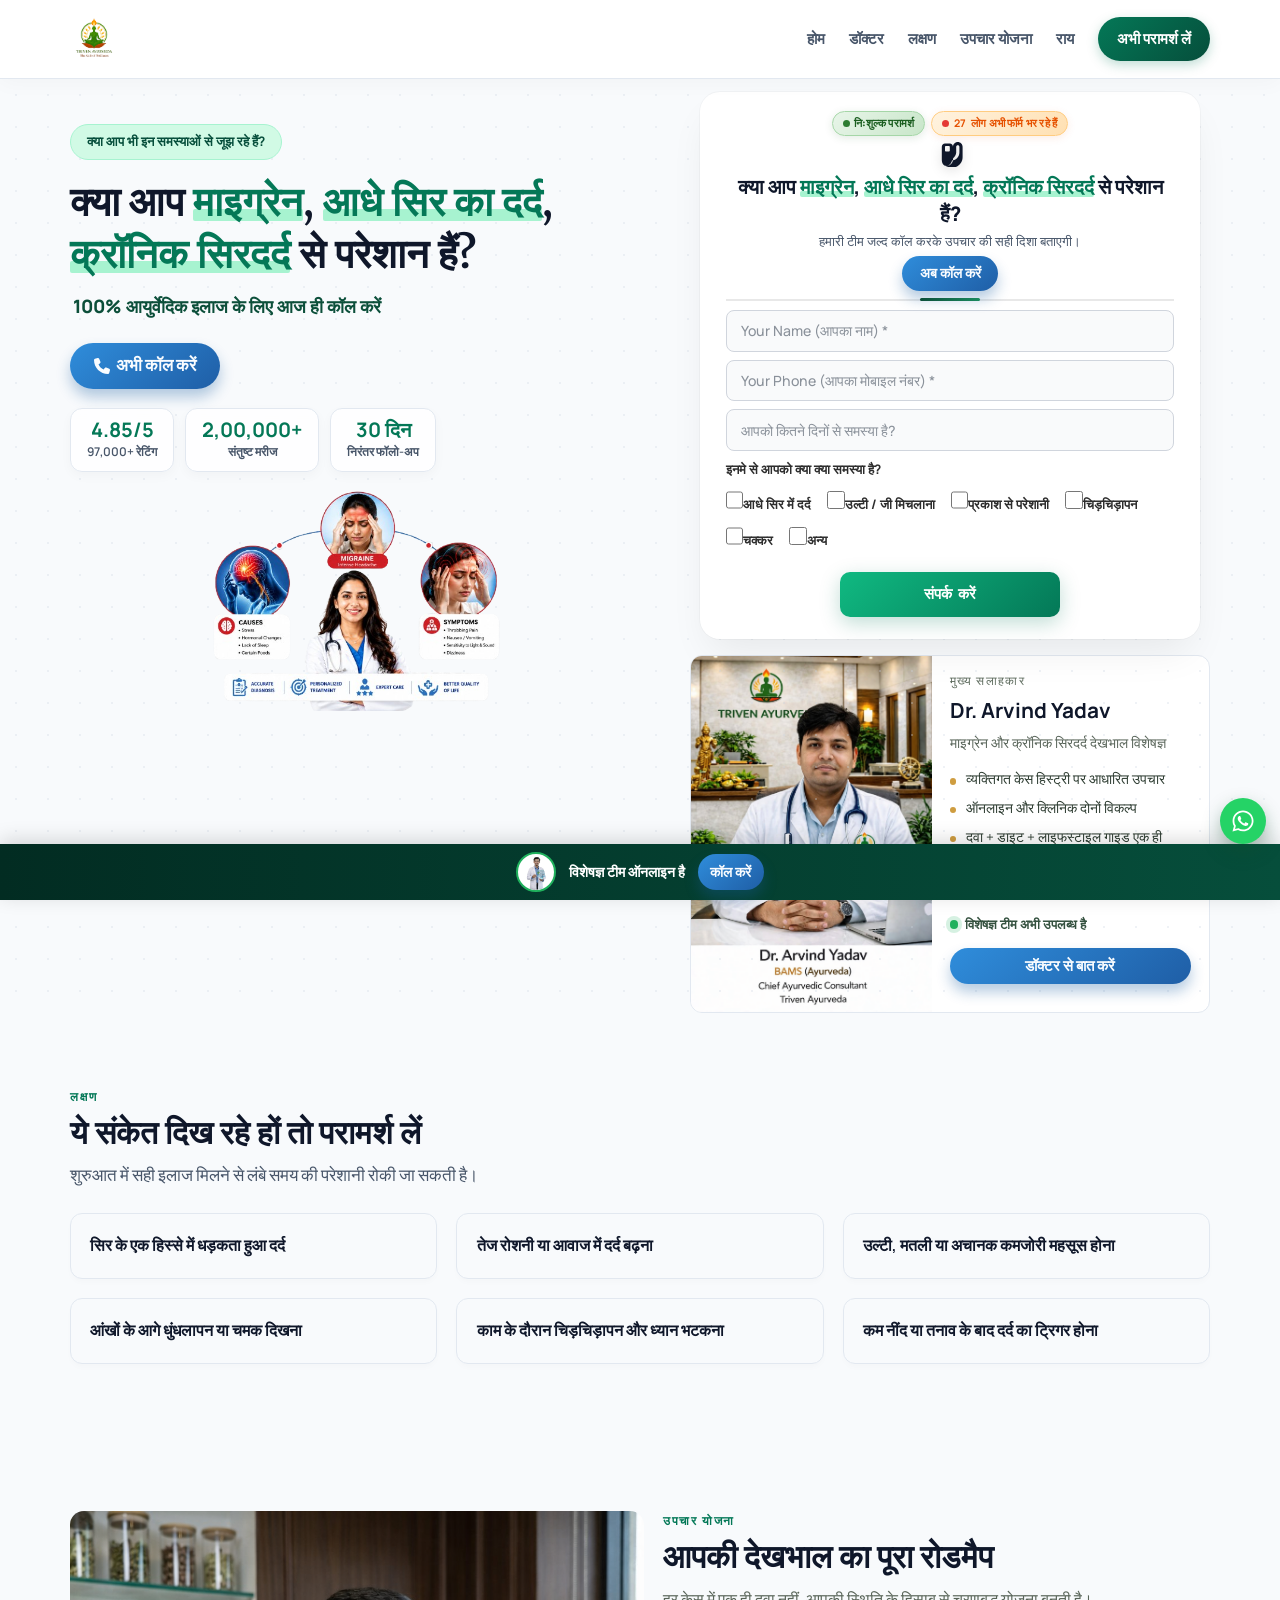
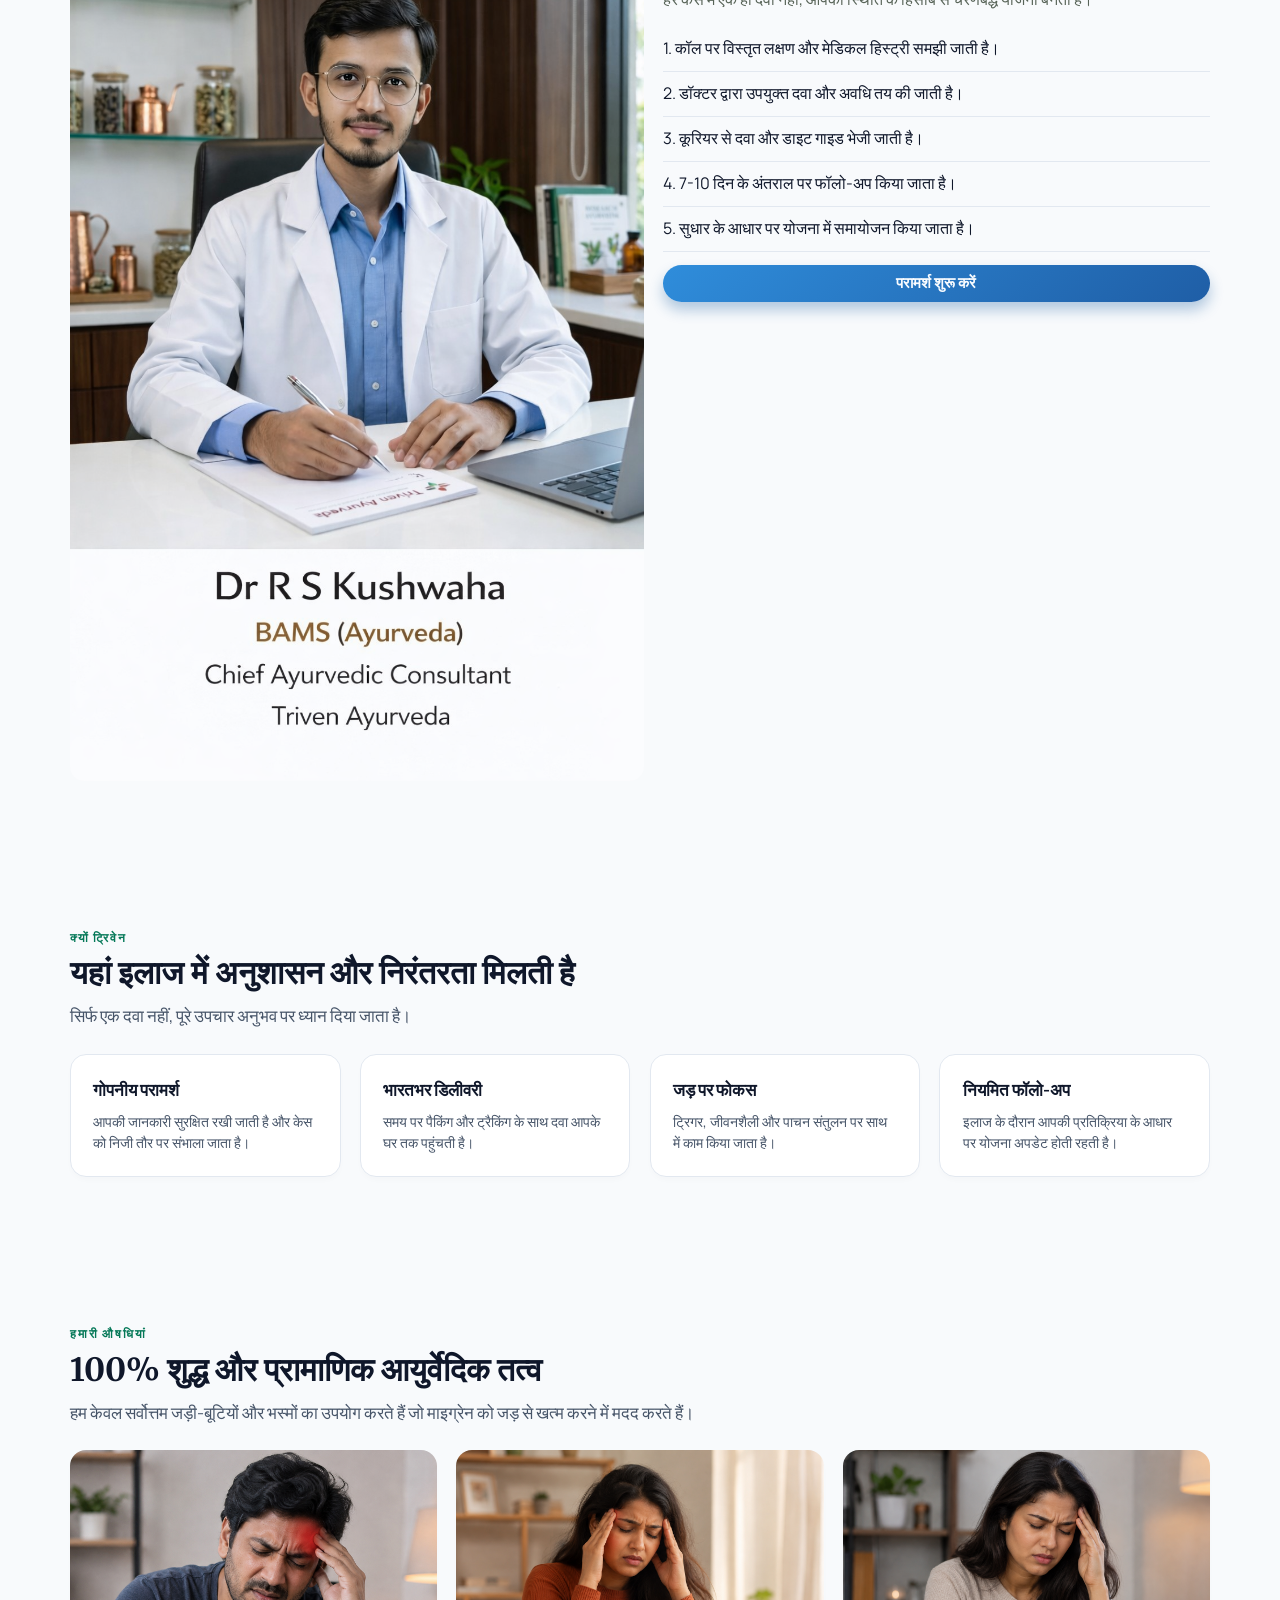
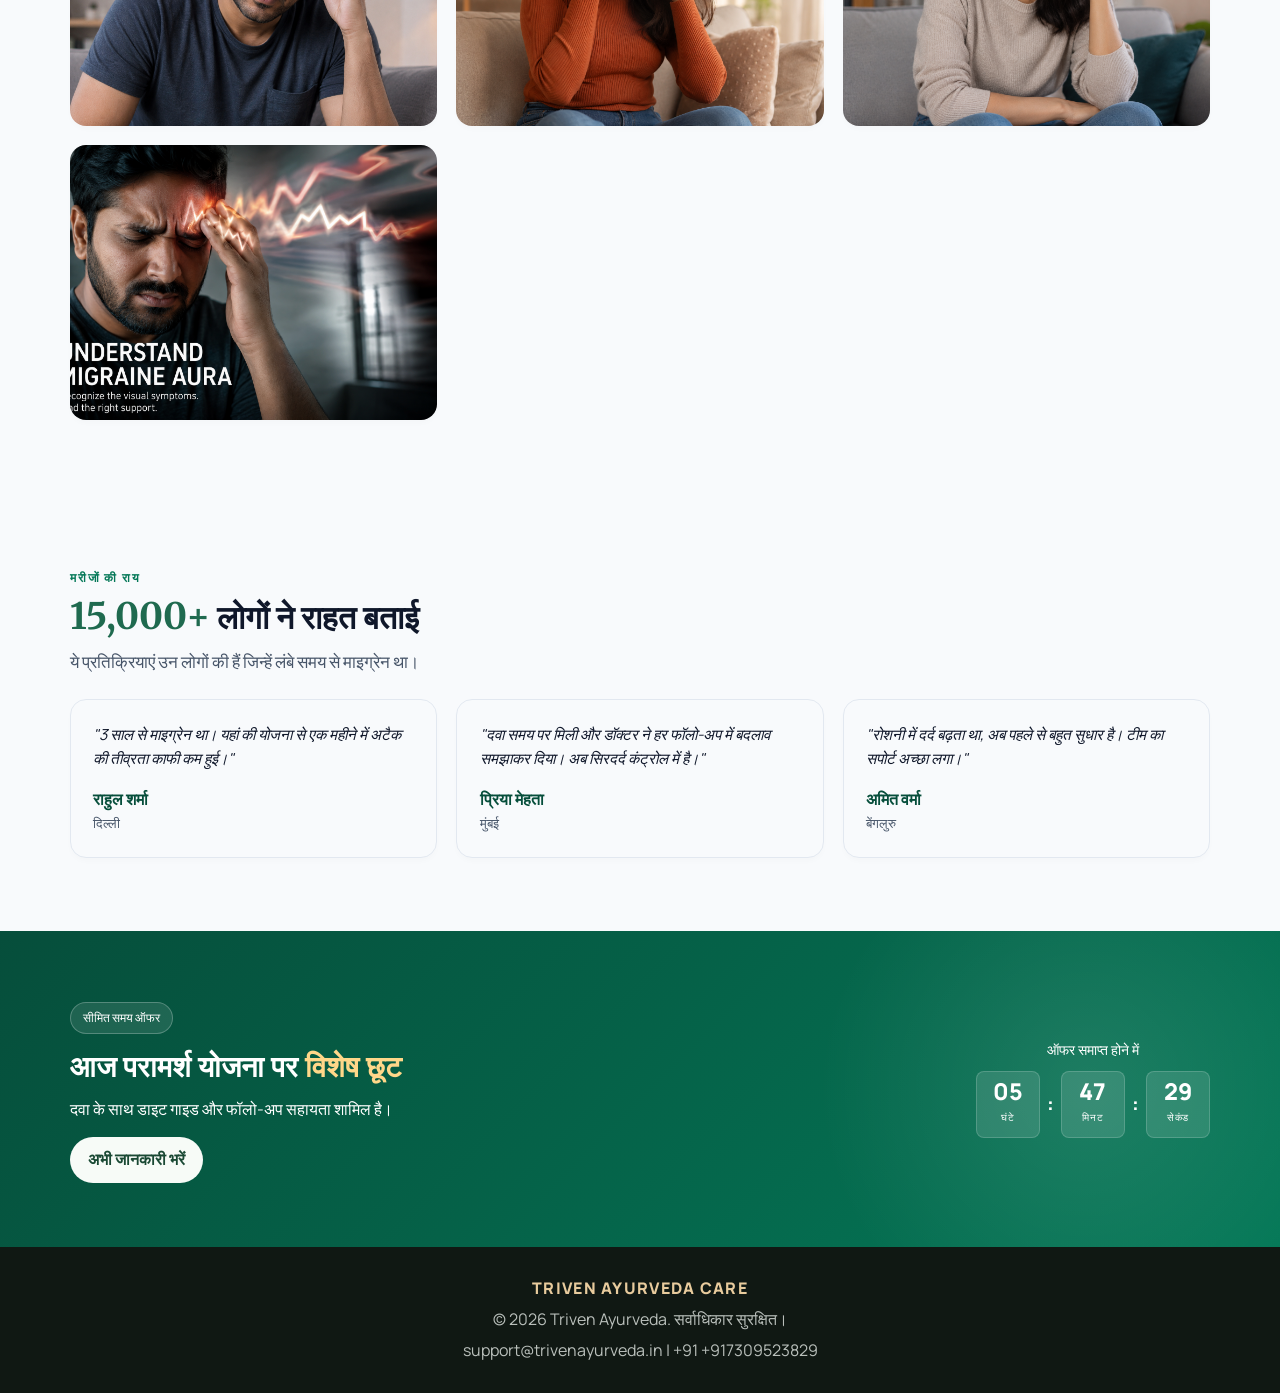
==== commit 2b4a22b7: "style: update layout and form fields in index.html" ====
--- a/index.html
+++ b/index.html
@@ -20,7 +20,7 @@
     !function (f, b, e, v, n, t, s) {
       if (f.fbq) return; n = f.fbq = function () {
         n.callMethod ?
-        n.callMethod.apply(n, arguments) : n.queue.push(arguments)
+          n.callMethod.apply(n, arguments) : n.queue.push(arguments)
       };
       if (!f._fbq) f._fbq = n; n.push = n; n.loaded = !0; n.version = '2.0';
       n.queue = []; t = b.createElement(e); t.async = !0;
@@ -61,7 +61,8 @@
       <div class="hero-copy">
         <p class="hero-kicker">क्या आप भी इन समस्याओं से जूझ रहे हैं?</p>
         <h1>क्या आप <span class="hook-highlight">माइग्रेन</span>, <span class="hook-highlight">आधे सिर का दर्द</span>,
-          <span class="hook-highlight">क्रॉनिक सिरदर्द</span> से परेशान हैं?</h1>
+          <span class="hook-highlight">क्रॉनिक सिरदर्द</span> से परेशान हैं?
+        </h1>
         <p class="hero-cta-line">100% आयुर्वेदिक इलाज के लिए आज ही कॉल करें</p>
         <a href="tel:+917309523829" class="btn btn-call hero-call-btn">
           <svg xmlns="http://www.w3.org/2000/svg" viewBox="0 0 512 512" width="16" height="16" fill="currentColor"
@@ -295,7 +296,7 @@
     <div class="container footer-inner">
       <p class="footer-logo">TRIVEN AYURVEDA CARE</p>
       <p>© 2026 Triven Ayurveda. सर्वाधिकार सुरक्षित।</p>
-      <p>support@trivenayurveda.in | +91 98765 43210</p>
+      <p>support@trivenayurveda.in | +91 +917309523829</p>
     </div>
   </footer>
 
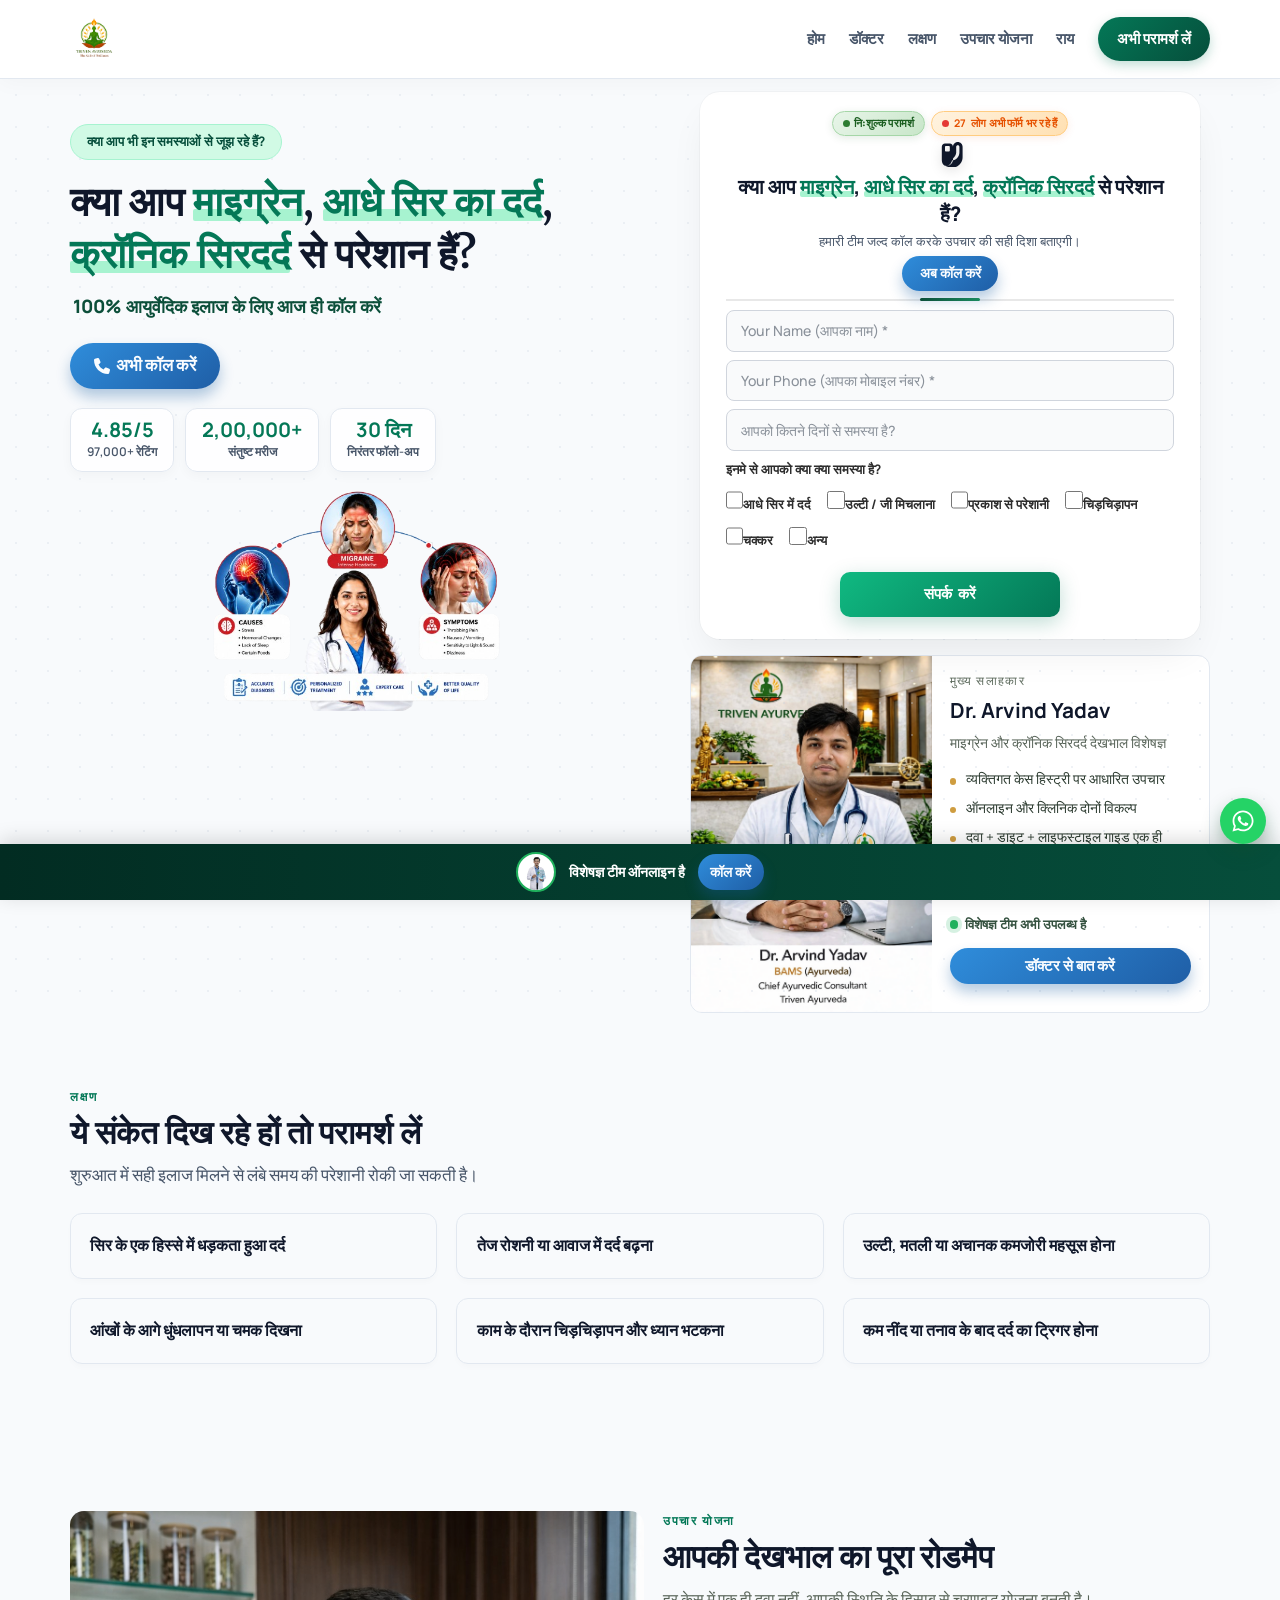
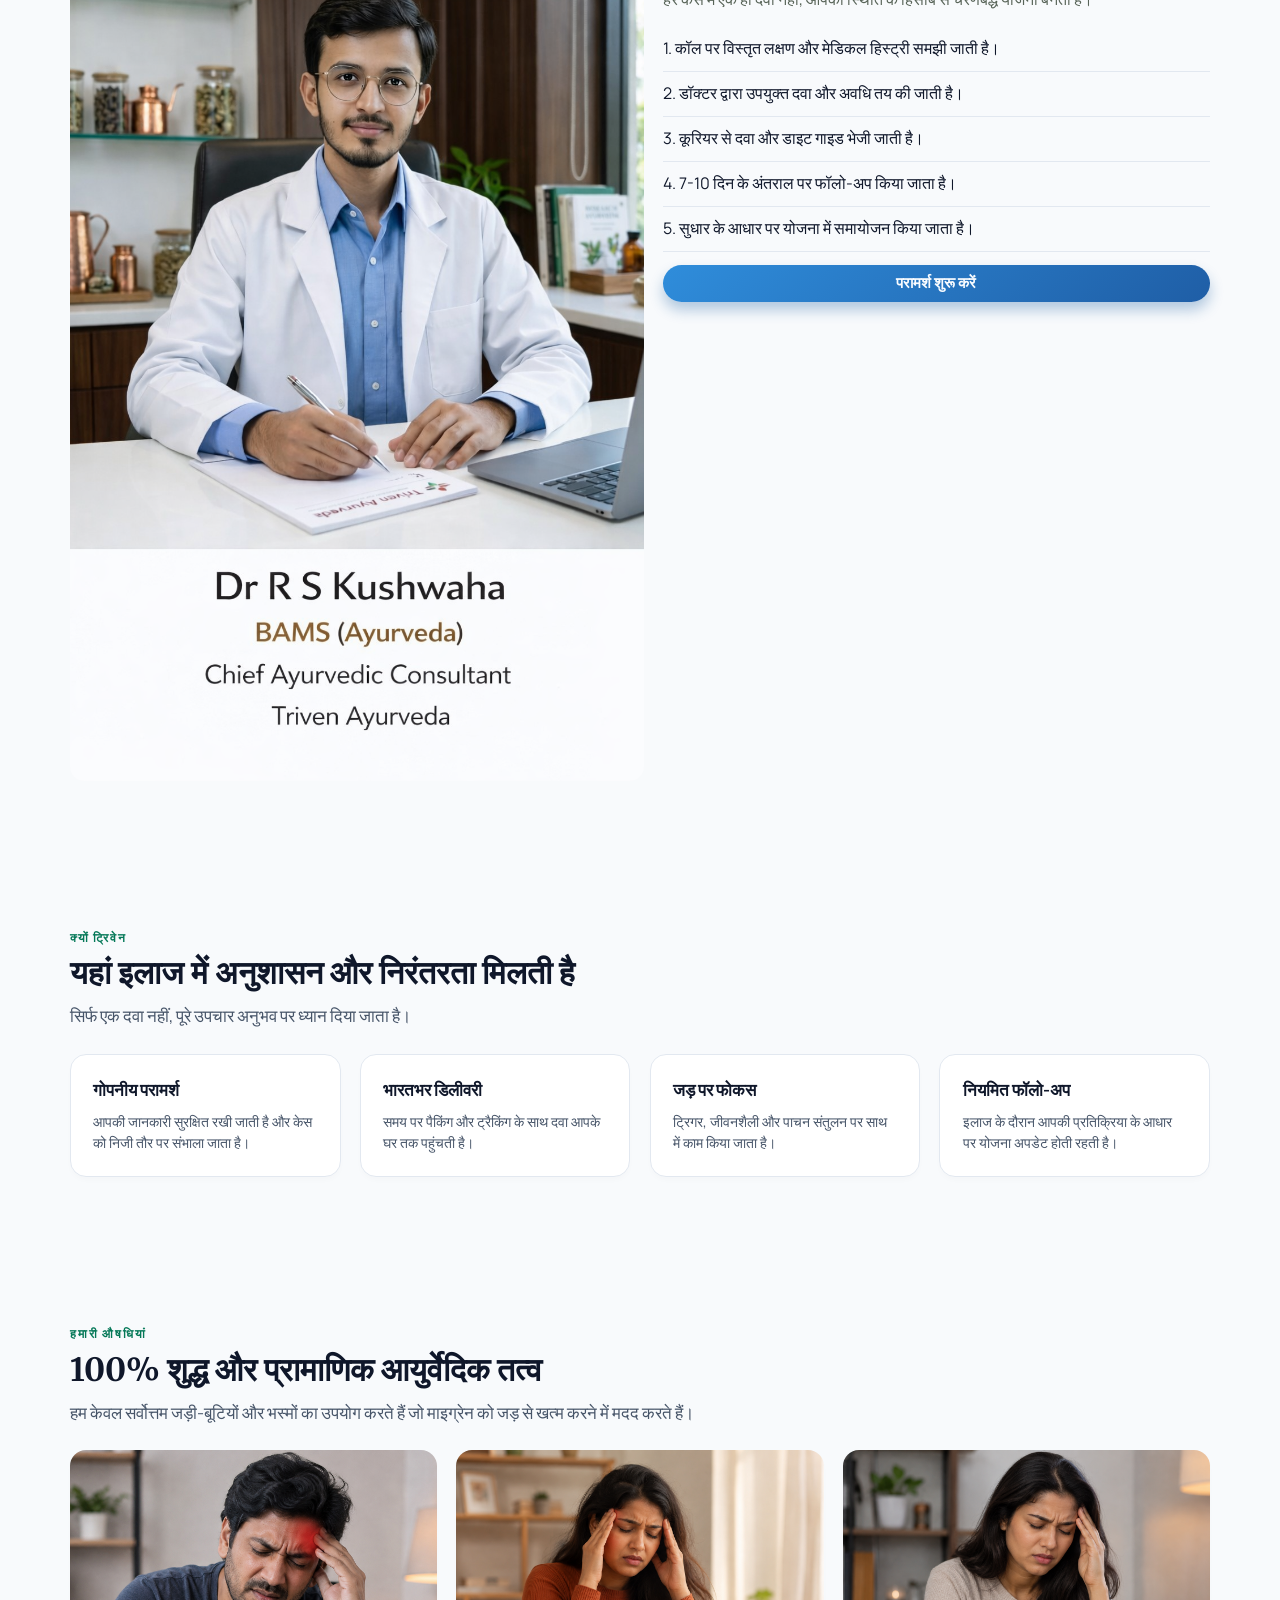
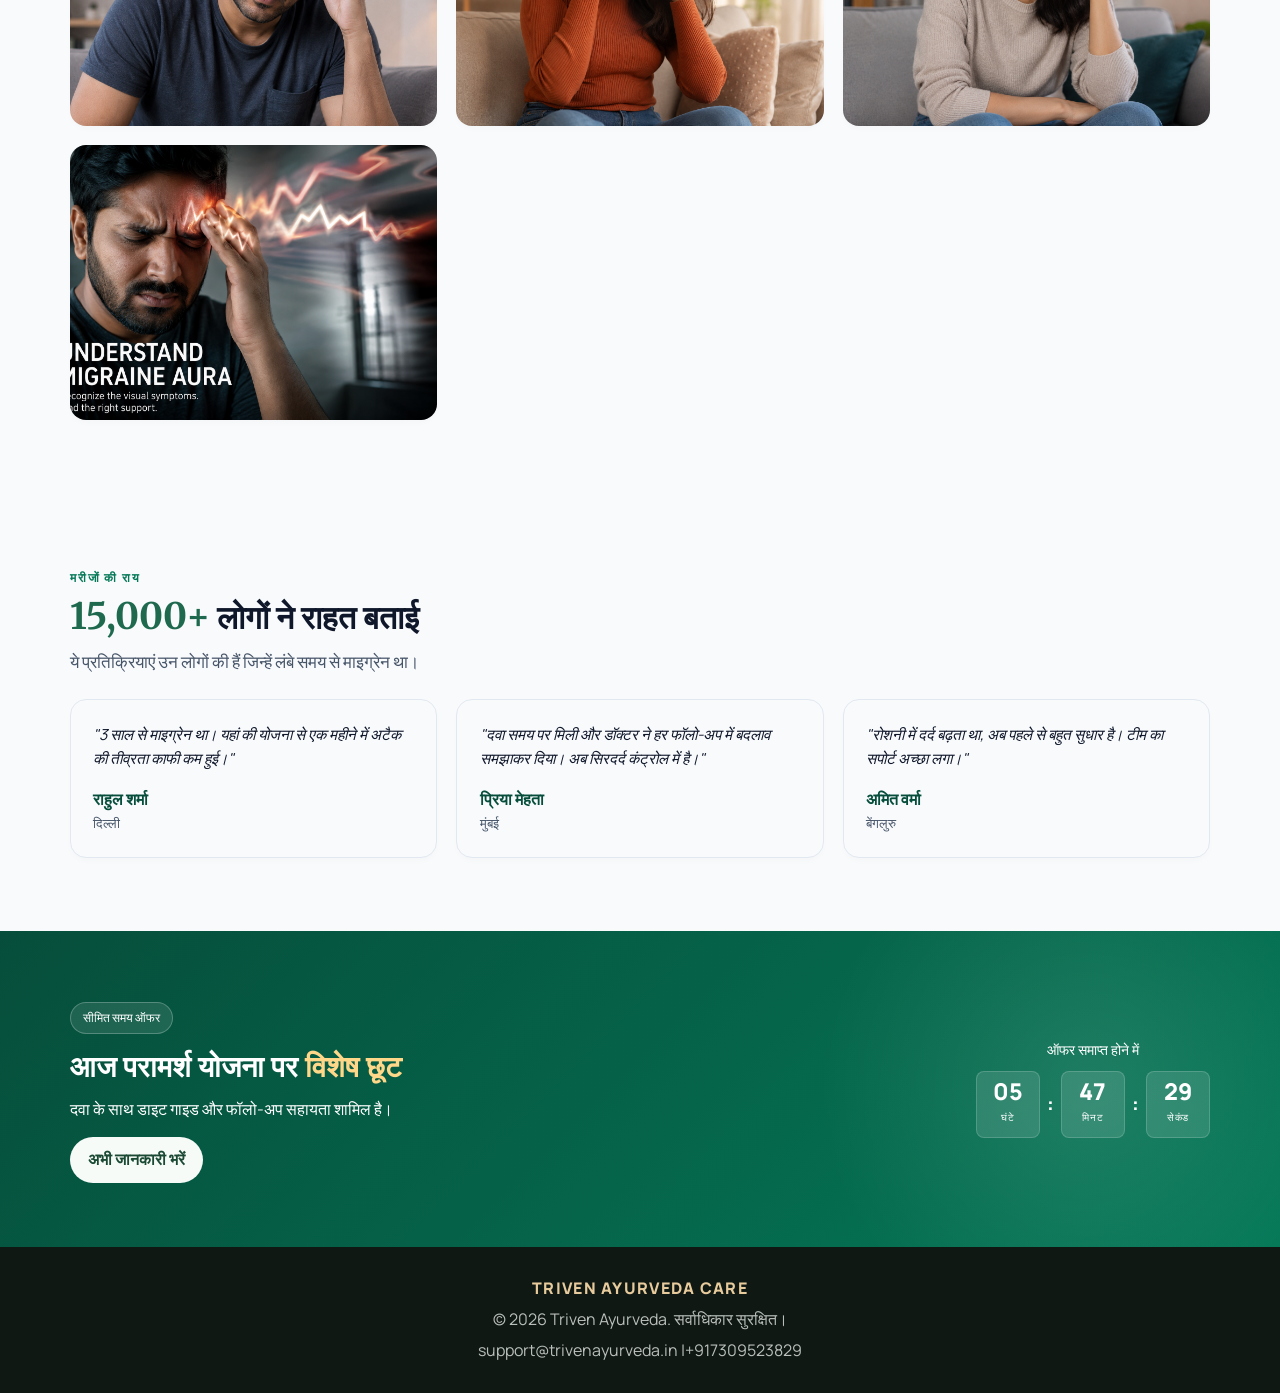
==== commit 76f7a524: "feat: reset form fields upon successful submission" ====
--- a/index.html
+++ b/index.html
@@ -296,7 +296,7 @@
     <div class="container footer-inner">
       <p class="footer-logo">TRIVEN AYURVEDA CARE</p>
       <p>© 2026 Triven Ayurveda. सर्वाधिकार सुरक्षित।</p>
-      <p>support@trivenayurveda.in | +91 +917309523829</p>
+      <p>support@trivenayurveda.in |+917309523829</p>
     </div>
   </footer>
 
@@ -317,7 +317,7 @@
       <img src="assests/pu1.png" alt="">
     </span>
     <span>विशेषज्ञ टीम ऑनलाइन है</span>
-    <a href="tel:+919876543210" class="btn btn-call">कॉल करें</a>
+    <a href="tel:+917309523829" class="btn btn-call">कॉल करें</a>
   </div>
 
   <script src="script.js"></script>
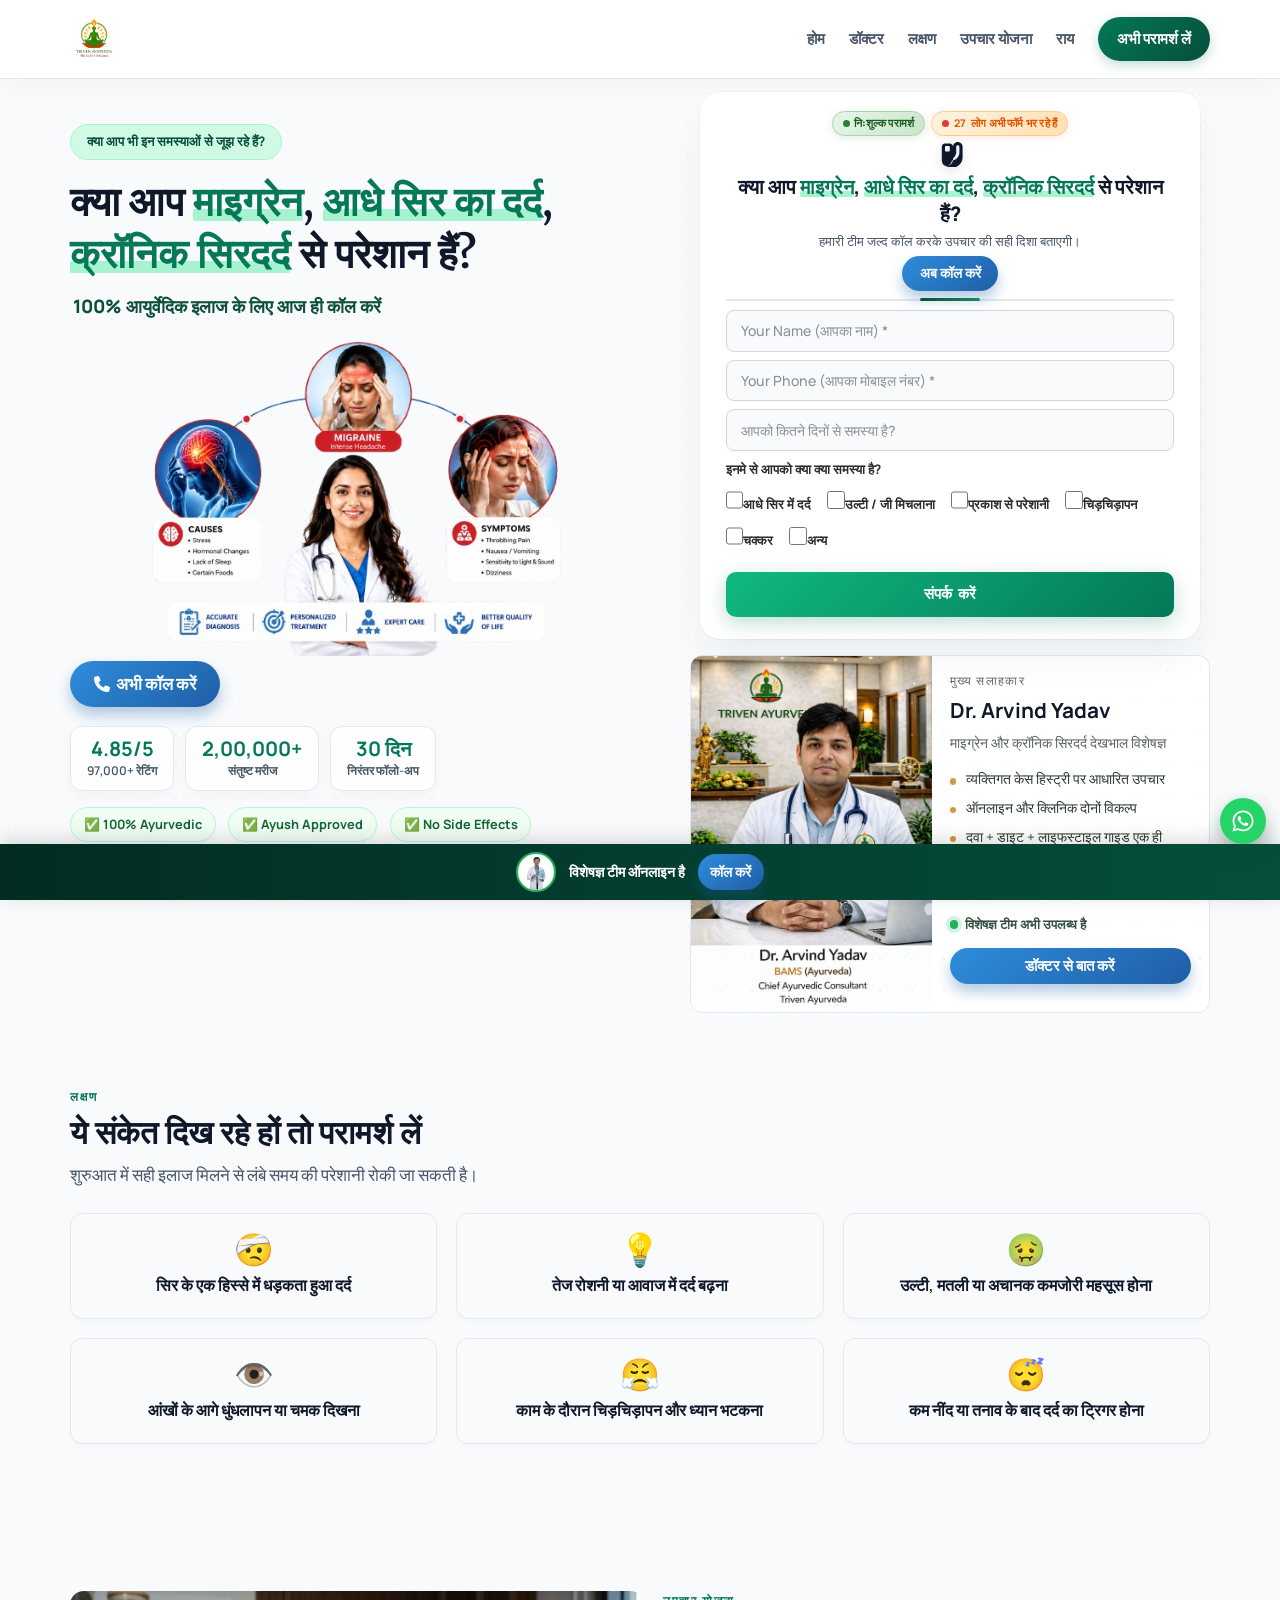
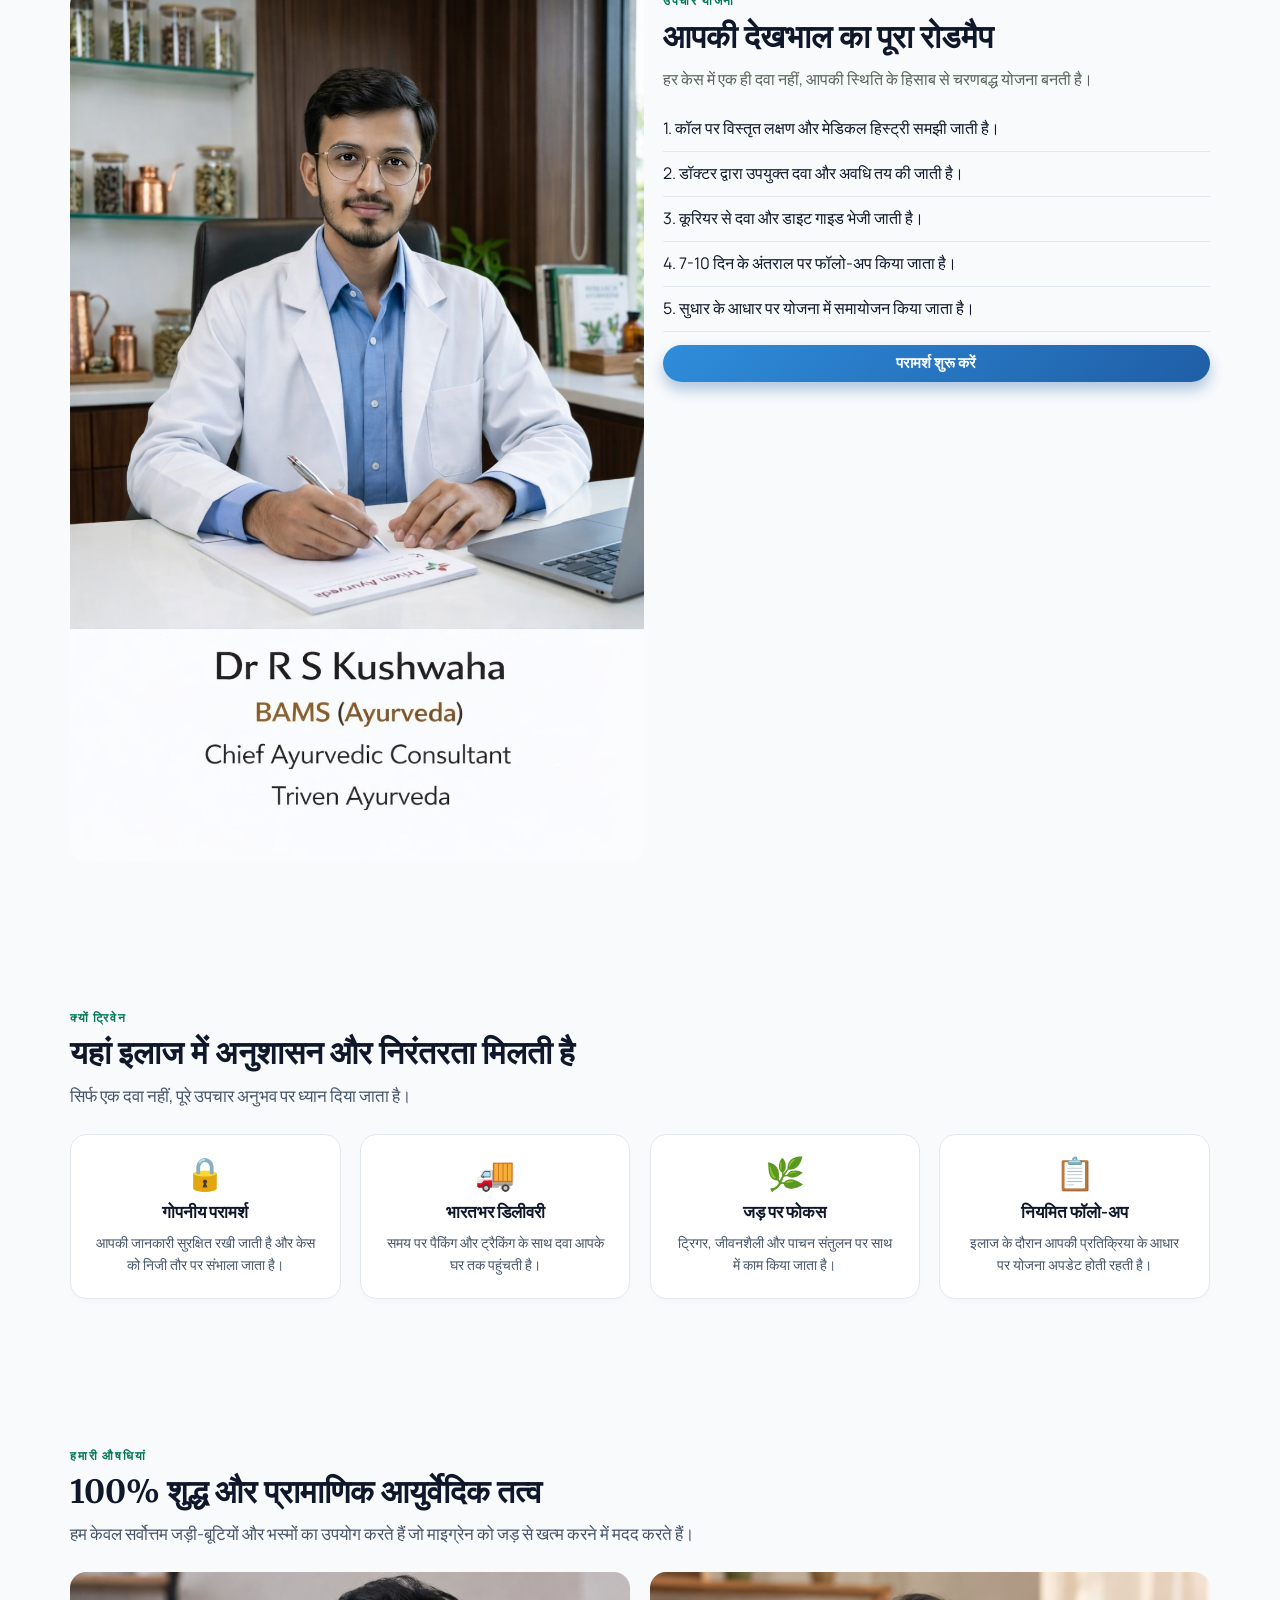
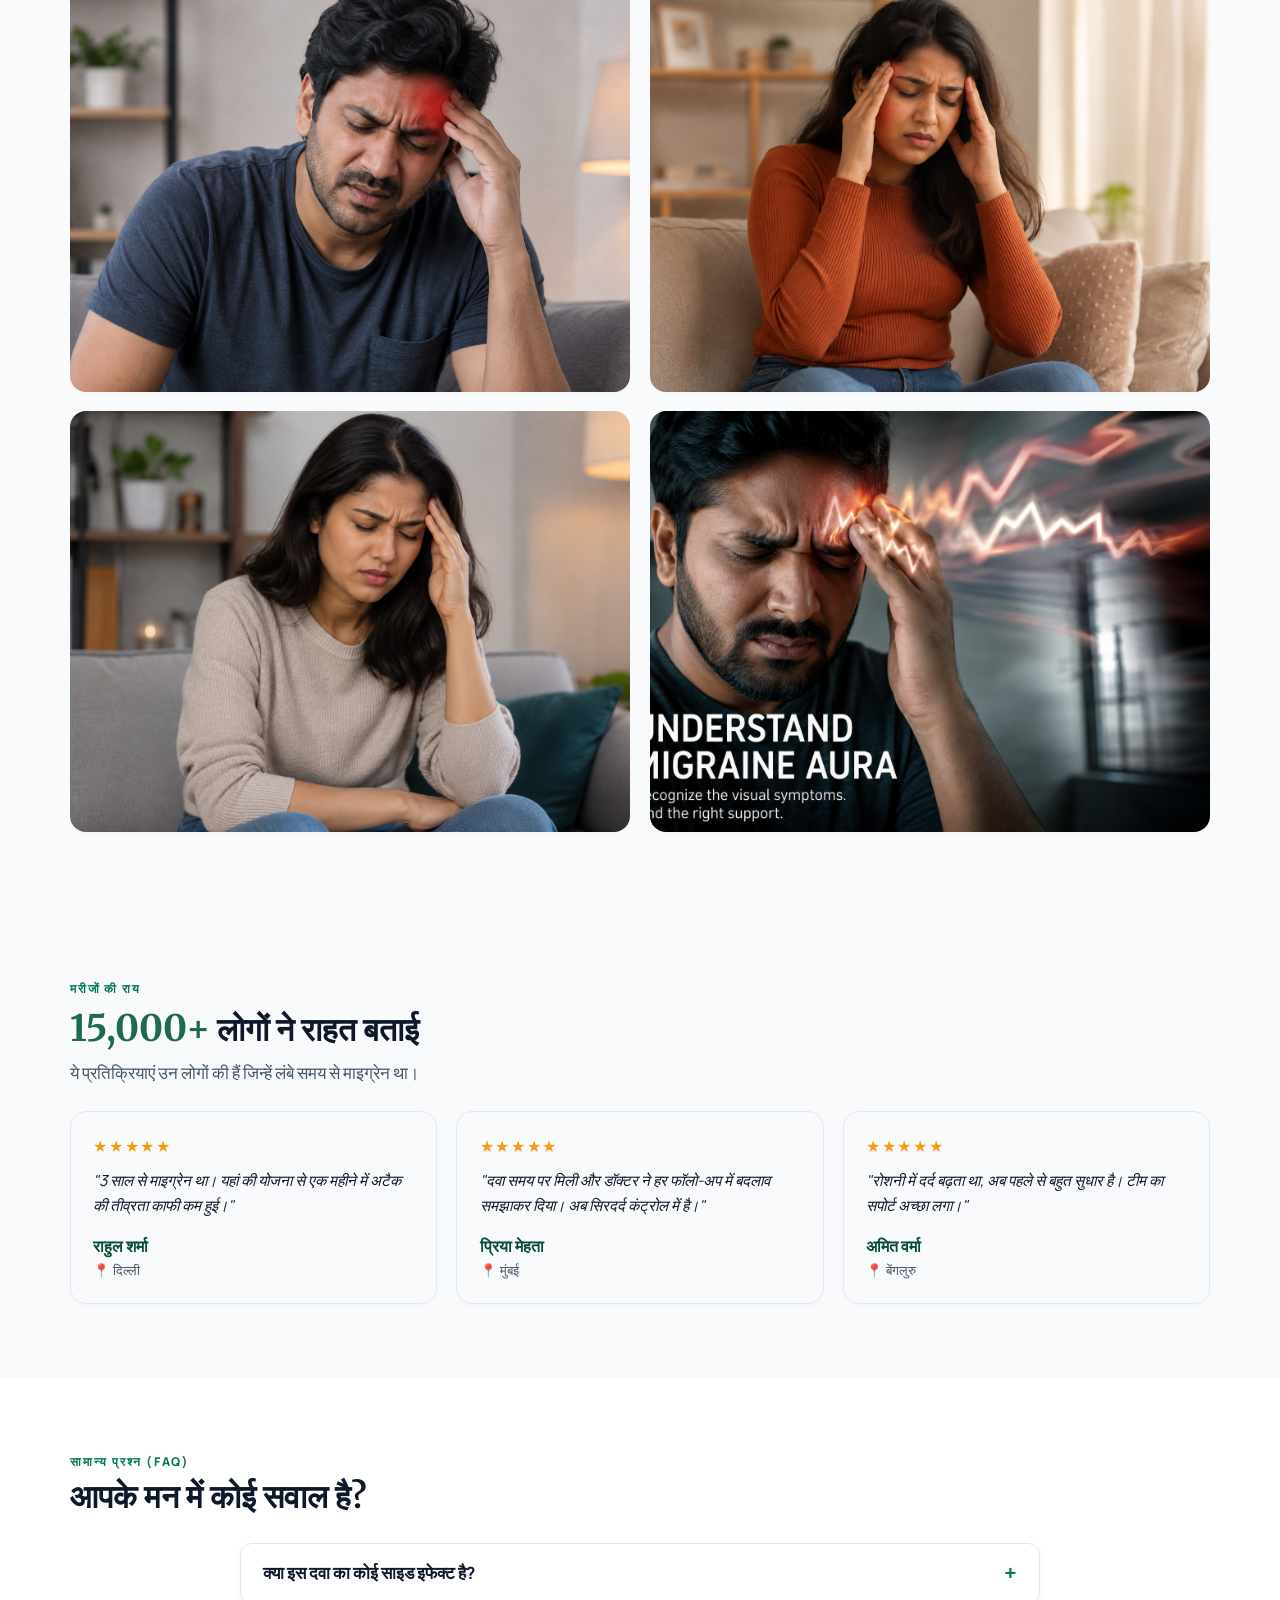
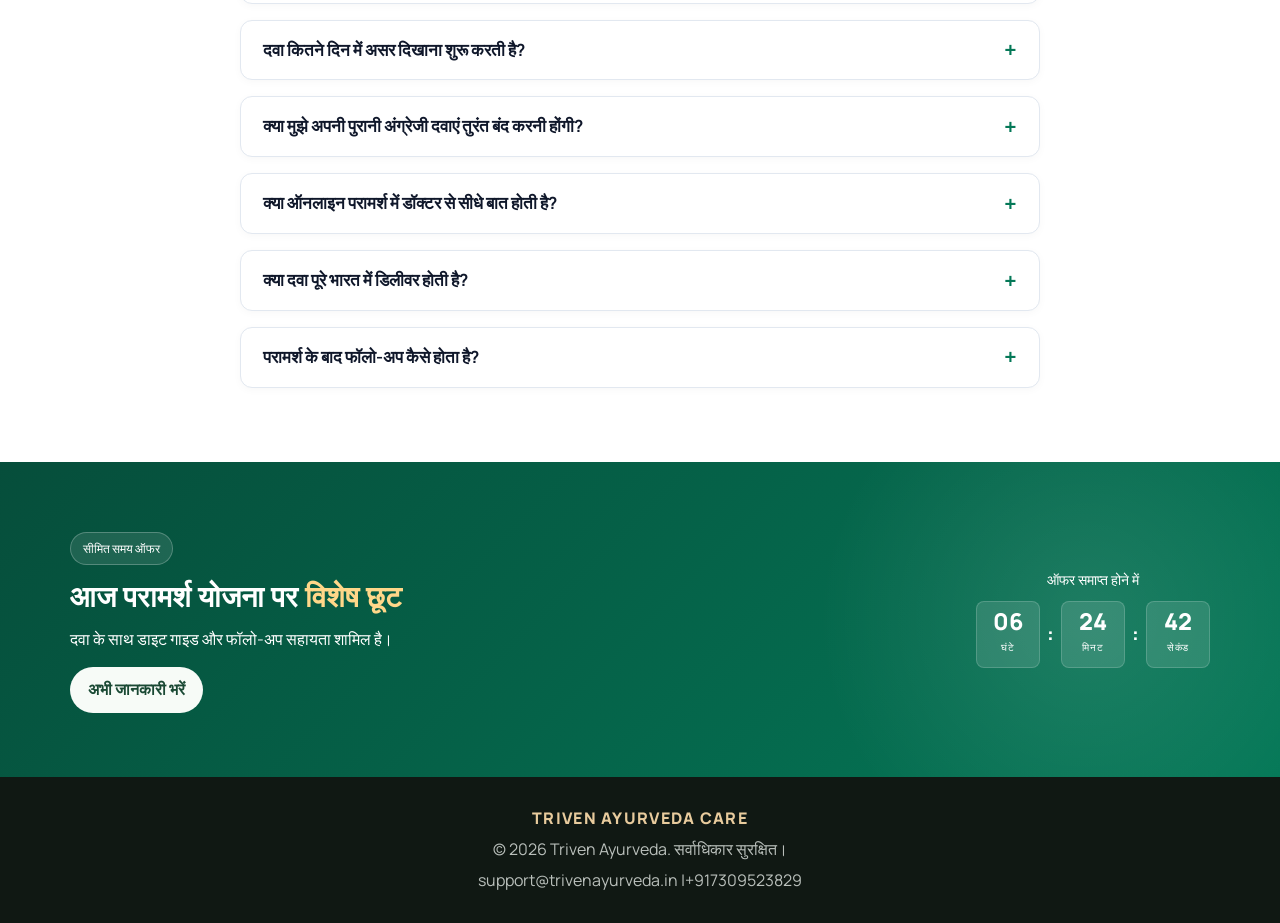
==== commit adc0a9c0: "feat: implement persistent countdown timer, add Facebook Lead tracking, and expand landing page with" ====
--- a/index.html
+++ b/index.html
@@ -6,6 +6,10 @@
   <meta name="viewport" content="width=device-width, initial-scale=1.0" />
   <meta name="description"
     content="Triven Ayurveda - माइग्रेन और आधे सिर के दर्द के लिए अनुभवी आयुर्वेदिक सलाह और उपचार योजना।" />
+  <meta property="og:title" content="Triven Ayurveda | माइग्रेन देखभाल केंद्र" />
+  <meta property="og:description" content="Triven Ayurveda - माइग्रेन और आधे सिर के दर्द के लिए 100% आयुर्वेदिक सलाह और उपचार योजना।" />
+  <meta property="og:type" content="website" />
+  <meta property="og:image" content="https://trivenayurveda.in/assests/Trivenlogo.png" />
   <title>Triven Ayurveda | माइग्रेन देखभाल केंद्र</title>
   <link rel="preconnect" href="https://fonts.googleapis.com" />
   <link rel="preconnect" href="https://fonts.gstatic.com" crossorigin />
@@ -29,7 +33,7 @@
     }(window, document, 'script',
       'https://connect.facebook.net/en_US/fbevents.js');
     fbq('init', '921140677629160');
-    fbq('track', 'Lead');
+    fbq('track', 'PageView');
   </script>
   <noscript><img height="1" width="1" style="display:none"
       src="https://www.facebook.com/tr?id=921140677629160&ev=PageView&noscript=1" /></noscript>
@@ -64,6 +68,7 @@
           <span class="hook-highlight">क्रॉनिक सिरदर्द</span> से परेशान हैं?
         </h1>
         <p class="hero-cta-line">100% आयुर्वेदिक इलाज के लिए आज ही कॉल करें</p>
+        <img src="assests/bg-simtom.png" alt="Migraine Symptoms Background" class="hero-bottom-img" loading="lazy" />
         <a href="tel:+917309523829" class="btn btn-call hero-call-btn">
           <svg xmlns="http://www.w3.org/2000/svg" viewBox="0 0 512 512" width="16" height="16" fill="currentColor"
             style="margin-right: 6px;">
@@ -86,7 +91,11 @@
             <span>निरंतर फॉलो-अप</span>
           </div>
         </div>
-        <img src="assests/bg-simtom.png" alt="Migraine Symptoms Background" class="hero-bottom-img" loading="lazy" />
+        <div class="trust-badges">
+          <span class="trust-badge">✅ 100% Ayurvedic</span>
+          <span class="trust-badge">✅ Ayush Approved</span>
+          <span class="trust-badge">✅ No Side Effects</span>
+        </div>
       </div>
 
       <div class="hero-grid">
@@ -177,12 +186,12 @@
       <h2 class="serif-title">ये संकेत दिख रहे हों तो परामर्श लें</h2>
       <p class="section-sub">शुरुआत में सही इलाज मिलने से लंबे समय की परेशानी रोकी जा सकती है।</p>
       <div class="symptoms-grid">
-        <article class="symptom-card">सिर के एक हिस्से में धड़कता हुआ दर्द</article>
-        <article class="symptom-card">तेज रोशनी या आवाज में दर्द बढ़ना</article>
-        <article class="symptom-card">उल्टी, मतली या अचानक कमजोरी महसूस होना</article>
-        <article class="symptom-card">आंखों के आगे धुंधलापन या चमक दिखना</article>
-        <article class="symptom-card">काम के दौरान चिड़चिड़ापन और ध्यान भटकना</article>
-        <article class="symptom-card">कम नींद या तनाव के बाद दर्द का ट्रिगर होना</article>
+        <article class="symptom-card"><span class="sc-icon">🤕</span>सिर के एक हिस्से में धड़कता हुआ दर्द</article>
+        <article class="symptom-card"><span class="sc-icon">💡</span>तेज रोशनी या आवाज में दर्द बढ़ना</article>
+        <article class="symptom-card"><span class="sc-icon">🤢</span>उल्टी, मतली या अचानक कमजोरी महसूस होना</article>
+        <article class="symptom-card"><span class="sc-icon">👁️</span>आंखों के आगे धुंधलापन या चमक दिखना</article>
+        <article class="symptom-card"><span class="sc-icon">😤</span>काम के दौरान चिड़चिड़ापन और ध्यान भटकना</article>
+        <article class="symptom-card"><span class="sc-icon">😴</span>कम नींद या तनाव के बाद दर्द का ट्रिगर होना</article>
       </div>
     </div>
   </section>
@@ -215,18 +224,22 @@
       <p class="section-sub">सिर्फ एक दवा नहीं, पूरे उपचार अनुभव पर ध्यान दिया जाता है।</p>
       <div class="why-grid">
         <article class="why-card">
+          <div class="why-icon">🔒</div>
           <h3>गोपनीय परामर्श</h3>
           <p>आपकी जानकारी सुरक्षित रखी जाती है और केस को निजी तौर पर संभाला जाता है।</p>
         </article>
         <article class="why-card">
+          <div class="why-icon">🚚</div>
           <h3>भारतभर डिलीवरी</h3>
           <p>समय पर पैकिंग और ट्रैकिंग के साथ दवा आपके घर तक पहुंचती है।</p>
         </article>
         <article class="why-card">
+          <div class="why-icon">🌿</div>
           <h3>जड़ पर फोकस</h3>
           <p>ट्रिगर, जीवनशैली और पाचन संतुलन पर साथ में काम किया जाता है।</p>
         </article>
         <article class="why-card">
+          <div class="why-icon">📋</div>
           <h3>नियमित फॉलो-अप</h3>
           <p>इलाज के दौरान आपकी प्रतिक्रिया के आधार पर योजना अपडेट होती रहती है।</p>
         </article>
@@ -240,7 +253,7 @@
       <h2 class="serif-title">100% शुद्ध और प्रामाणिक आयुर्वेदिक तत्व</h2>
       <p class="section-sub">हम केवल सर्वोत्तम जड़ी-बूटियों और भस्मों का उपयोग करते हैं जो माइग्रेन को जड़ से खत्म करने
         में मदद करते हैं।</p>
-      <div class="gallery-grid">
+      <div class="gallery-grid gallery-grid-4">
         <img src="assests/img1.png" alt="Ayurvedic Medicine" class="gallery-img" loading="lazy" />
         <img src="assests/img2.png" alt="Ayurvedic Treatment" class="gallery-img" loading="lazy" />
         <img src="assests/img3.png" alt="Migraine Relief" class="gallery-img" loading="lazy" />
@@ -256,17 +269,53 @@
       <p class="section-sub">ये प्रतिक्रियाएं उन लोगों की हैं जिन्हें लंबे समय से माइग्रेन था।</p>
       <div class="reviews-grid">
         <article class="review-card">
+          <div class="review-stars">★★★★★</div>
           <p>"3 साल से माइग्रेन था। यहां की योजना से एक महीने में अटैक की तीव्रता काफी कम हुई।"</p>
-          <div class="reviewer"><strong>राहुल शर्मा</strong><small>दिल्ली</small></div>
+          <div class="reviewer"><strong>राहुल शर्मा</strong><small>📍 दिल्ली</small></div>
         </article>
         <article class="review-card">
+          <div class="review-stars">★★★★★</div>
           <p>"दवा समय पर मिली और डॉक्टर ने हर फॉलो-अप में बदलाव समझाकर दिया। अब सिरदर्द कंट्रोल में है।"</p>
-          <div class="reviewer"><strong>प्रिया मेहता</strong><small>मुंबई</small></div>
+          <div class="reviewer"><strong>प्रिया मेहता</strong><small>📍 मुंबई</small></div>
         </article>
         <article class="review-card">
+          <div class="review-stars">★★★★★</div>
           <p>"रोशनी में दर्द बढ़ता था, अब पहले से बहुत सुधार है। टीम का सपोर्ट अच्छा लगा।"</p>
-          <div class="reviewer"><strong>अमित वर्मा</strong><small>बेंगलुरु</small></div>
-        </article>
+          <div class="reviewer"><strong>अमित वर्मा</strong><small>📍 बेंगलुरु</small></div>
+        </article>
+      </div>
+    </div>
+  </section>
+
+  <section class="faq-section section" id="faq">
+    <div class="container">
+      <p class="section-eyebrow">सामान्य प्रश्न (FAQ)</p>
+      <h2 class="serif-title">आपके मन में कोई सवाल है?</h2>
+      <div class="faq-grid">
+        <details class="faq-item">
+          <summary>क्या इस दवा का कोई साइड इफेक्ट है?</summary>
+          <p>नहीं, हमारी दवाइयाँ 100% आयुर्वेदिक हैं और इनका कोई साइड इफेक्ट नहीं होता। इन्हें पूरी तरह से प्राकृतिक जड़ी-बूटियों से तैयार किया जाता है।</p>
+        </details>
+        <details class="faq-item">
+          <summary>दवा कितने दिन में असर दिखाना शुरू करती है?</summary>
+          <p>ज्यादातर मरीजों को 7 से 10 दिनों में सकारात्मक परिणाम दिखने लगते हैं। हालांकि, हर व्यक्ति की स्थिति अलग होती है इसलिए पूरा कोर्स करना जरूरी है।</p>
+        </details>
+        <details class="faq-item">
+          <summary>क्या मुझे अपनी पुरानी अंग्रेजी दवाएं तुरंत बंद करनी होंगी?</summary>
+          <p>नहीं, अचानक से पुरानी दवाएं बंद नहीं करनी चाहिए। हमारे डॉक्टर आपकी स्थिति के अनुसार धीरे-धीरे दवा कम करने का सुझाव देंगे।</p>
+        </details>
+        <details class="faq-item">
+          <summary>क्या ऑनलाइन परामर्श में डॉक्टर से सीधे बात होती है?</summary>
+          <p>हाँ, हमारे विशेषज्ञ डॉक्टर फोन पर आपसे विस्तार से बात करते हैं। आपकी पूरी केस हिस्ट्री समझने के बाद ही उपचार योजना बनाई जाती है।</p>
+        </details>
+        <details class="faq-item">
+          <summary>क्या दवा पूरे भारत में डिलीवर होती है?</summary>
+          <p>हाँ, हम पूरे भारत में सुरक्षित होम डिलीवरी करते हैं। दवा उचित पैकेजिंग के साथ भेजी जाती है और ट्रैकिंग नंबर भी दिया जाता है।</p>
+        </details>
+        <details class="faq-item">
+          <summary>परामर्श के बाद फॉलो-अप कैसे होता है?</summary>
+          <p>दवा शुरू करने के 7-10 दिन बाद हमारी टीम आपसे संपर्क करती है। आपके सुधार के आधार पर योजना को अपडेट किया जाता है।</p>
+        </details>
       </div>
     </div>
   </section>
@@ -304,7 +353,7 @@
     <a href="#formTop" class="btn btn-primary btn-full">अभी परामर्श बुक करें</a>
   </div>
 
-  <a href="https://wa.me/919876543210?text=नमस्ते%2C%20मुझे%20माइग्रेन%20के%20इलाज%20के%20बारे%20में%20जानकारी%20चाहिए"
+  <a href="https://wa.me/917309523829?text=नमस्ते%2C%20मुझे%20माइग्रेन%20के%20इलाज%20के%20बारे%20में%20जानकारी%20चाहिए"
     class="whatsapp-btn" target="_blank" rel="noopener" aria-label="WhatsApp">
     <svg xmlns="http://www.w3.org/2000/svg" viewBox="0 0 448 512" fill="currentColor">
       <path
--- a/style.css
+++ b/style.css
@@ -249,8 +249,8 @@
 .hero-bottom-img {
   display: block;
   width: 100%;
-  max-width: 440px;
-  max-height: 220px;
+  max-width: 680px;
+  max-height: 380px;
   margin: 1.2rem auto 0;
   border-radius: 12px;
   object-fit: contain;
@@ -1079,6 +1079,84 @@
   }
 }
 
+/* ── Trust Badges ── */
+.trust-badges {
+  margin-top: 1rem;
+  display: flex;
+  gap: 0.8rem;
+  flex-wrap: wrap;
+}
+
+.trust-badge {
+  background: #f0fdf4;
+  border: 1px solid #bbf7d0;
+  color: #166534;
+  padding: 0.4rem 0.8rem;
+  border-radius: 999px;
+  font-size: 0.8rem;
+  font-weight: 700;
+  display: inline-flex;
+  align-items: center;
+  box-shadow: 0 2px 4px rgba(0,0,0,0.02);
+}
+
+/* ── FAQ Section ── */
+.faq-section {
+  background: var(--bg-alt);
+}
+
+.faq-grid {
+  margin-top: 1.5rem;
+  display: grid;
+  gap: 1rem;
+  max-width: 800px;
+  margin-inline: auto;
+}
+
+.faq-item {
+  background: #ffffff;
+  border: 1px solid var(--line);
+  border-radius: 12px;
+  padding: 1rem 1.4rem;
+  box-shadow: 0 2px 8px rgba(0,0,0,0.03);
+}
+
+.faq-item summary {
+  font-size: 1.05rem;
+  font-weight: 700;
+  color: var(--ink);
+  cursor: pointer;
+  list-style: none;
+  position: relative;
+  padding-right: 2rem;
+}
+
+.faq-item summary::-webkit-details-marker {
+  display: none;
+}
+
+.faq-item summary::after {
+  content: '+';
+  position: absolute;
+  right: 0;
+  top: 50%;
+  transform: translateY(-50%);
+  font-size: 1.4rem;
+  color: var(--brand);
+  transition: transform 0.3s ease;
+}
+
+.faq-item[open] summary::after {
+  content: '−';
+}
+
+.faq-item p {
+  margin-top: 0.8rem;
+  color: var(--ink-soft);
+  font-size: 0.95rem;
+  line-height: 1.6;
+}
+
 /* ══ DESKTOP ≥960px ══ */
 @media (min-width: 960px) {
   .hero-shell {
@@ -1679,3 +1757,78 @@
   }
 }
 
+
+/* ── Symptom Card Icons ── */
+.sc-icon {
+  display: block;
+  font-size: 2rem;
+  margin-bottom: 0.5rem;
+  line-height: 1;
+}
+
+.symptom-card {
+  display: flex;
+  flex-direction: column;
+  align-items: center;
+  text-align: center;
+}
+
+/* ── Why Card Icons ── */
+.why-icon {
+  font-size: 2rem;
+  margin-bottom: 0.6rem;
+  line-height: 1;
+  display: block;
+}
+
+.why-card {
+  text-align: center;
+}
+
+/* ── Review Stars ── */
+.review-stars {
+  color: #f59e0b;
+  font-size: 1rem;
+  letter-spacing: 0.1em;
+  margin-bottom: 0.6rem;
+}
+
+/* ── Gallery 2x2 grid for 4 images ── */
+.gallery-grid-4 {
+  grid-template-columns: repeat(2, minmax(0, 1fr)) !important;
+}
+
+@media (max-width: 560px) {
+  .gallery-grid-4 {
+    grid-template-columns: repeat(2, minmax(0, 1fr)) !important;
+  }
+}
+
+/* ── Sticky CTA btn-full fix ── */
+.btn-full {
+  width: 100%;
+}
+
+.sticky-cta {
+  position: fixed;
+  left: 0;
+  right: 0;
+  bottom: 54px;
+  z-index: 95;
+  padding: 0.5rem 1rem;
+  display: none;
+}
+
+.sticky-cta .btn-primary {
+  width: 100%;
+  max-width: 360px;
+  margin-inline: auto;
+  box-shadow: 0 -4px 24px rgba(4,120,87,0.3);
+}
+
+@media (max-width: 760px) {
+  .sticky-cta {
+    display: flex;
+    justify-content: center;
+  }
+}
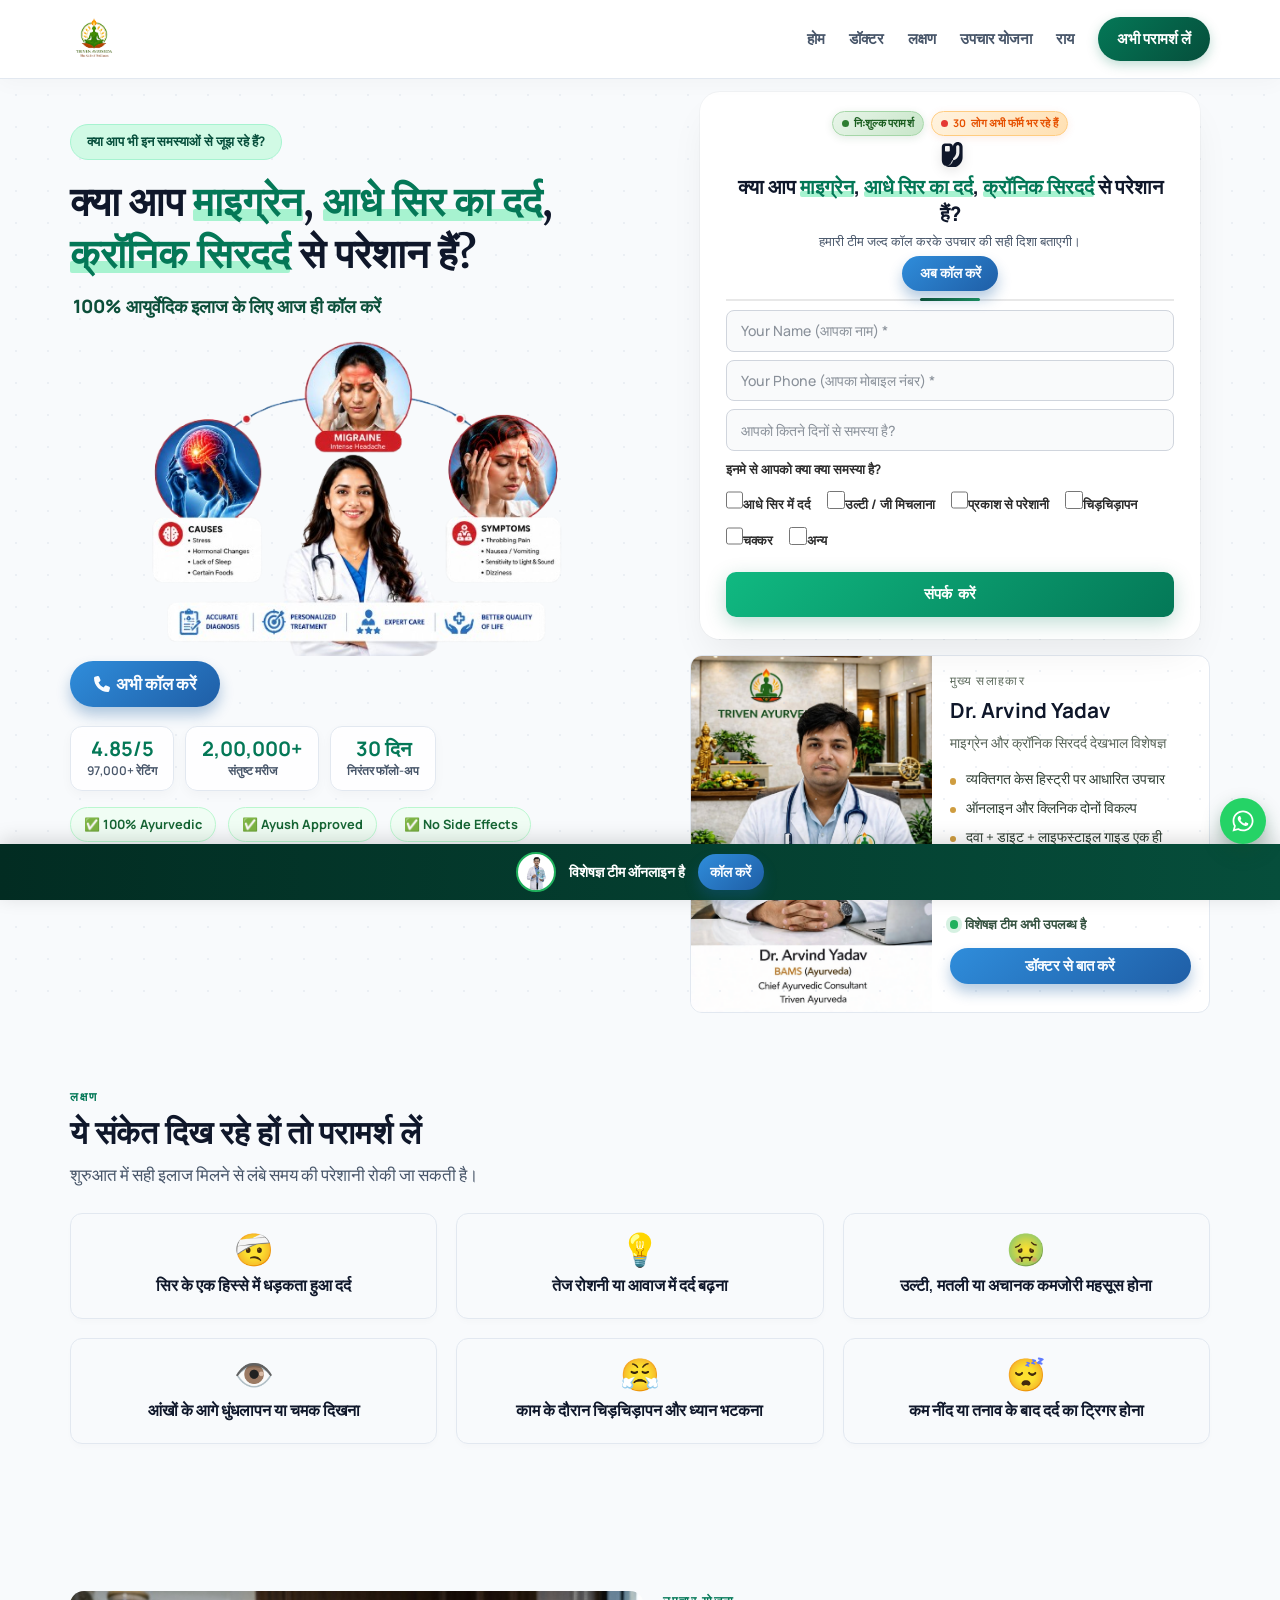
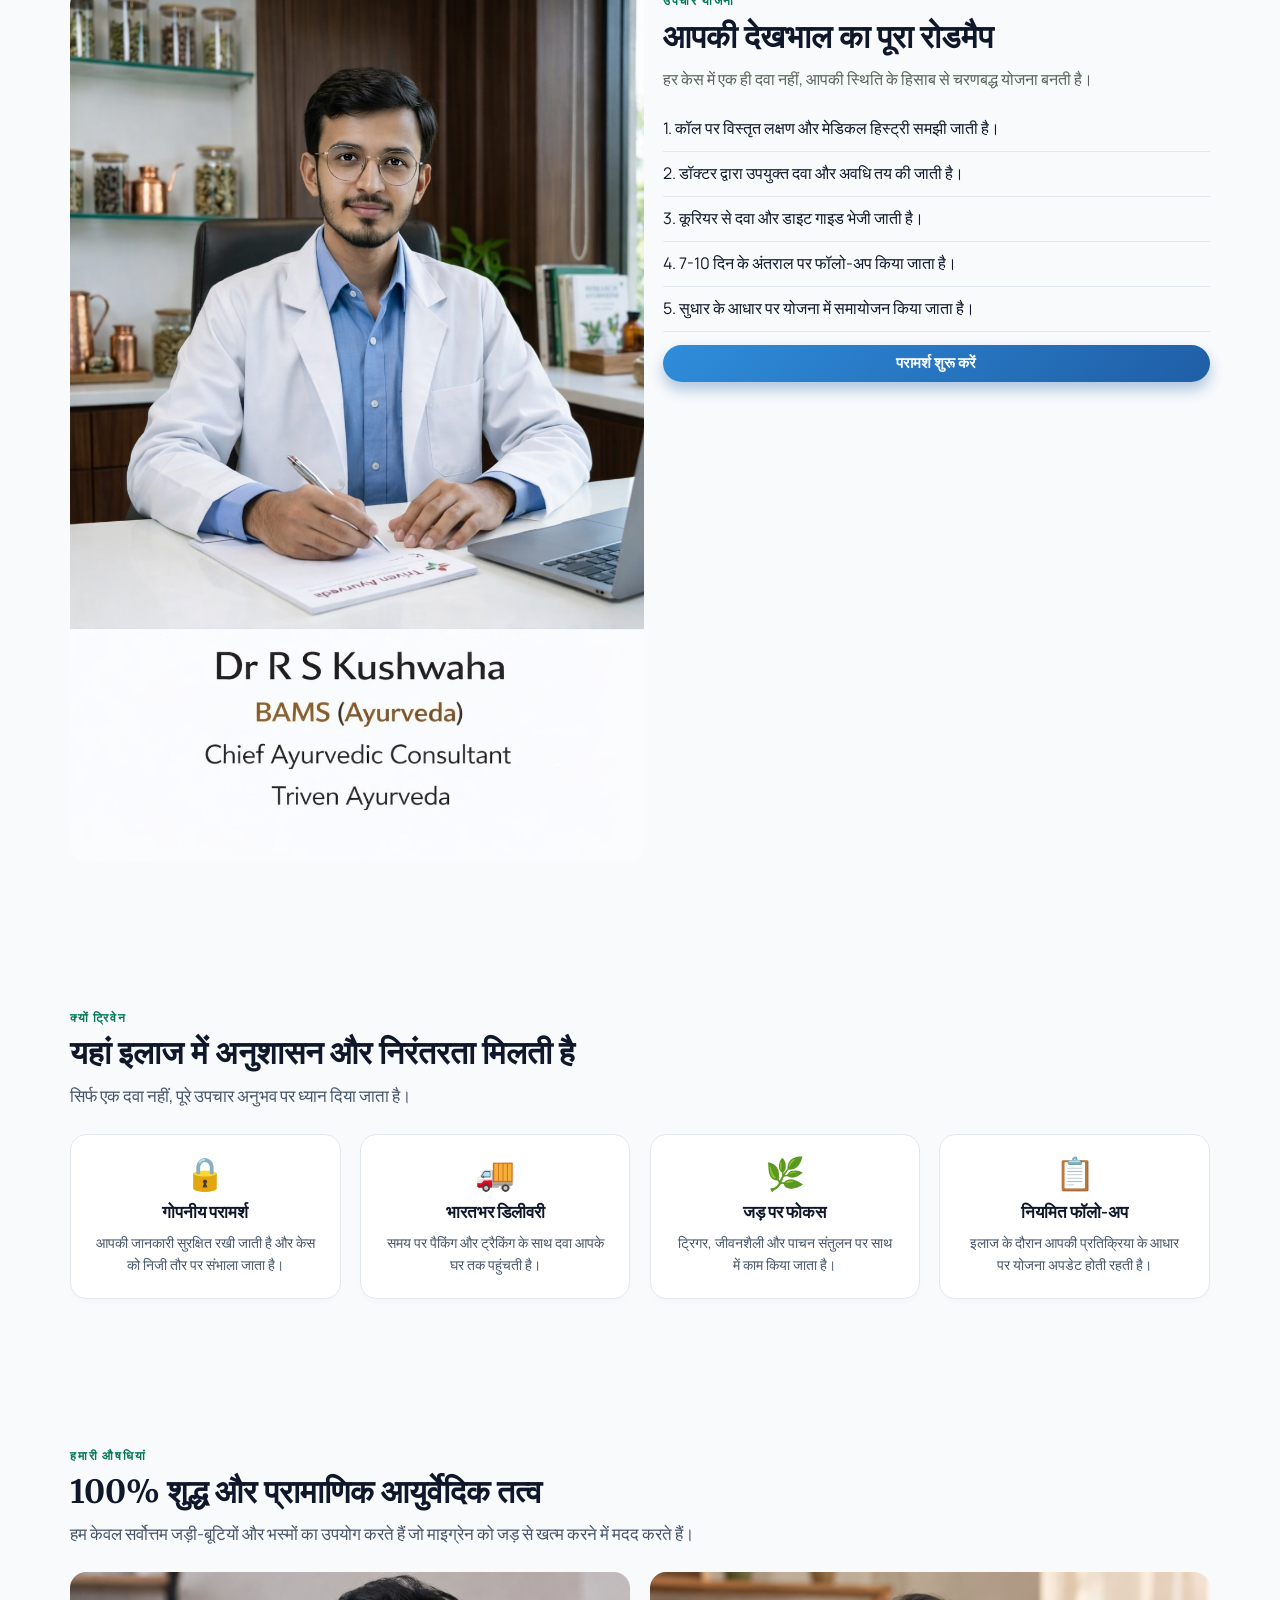
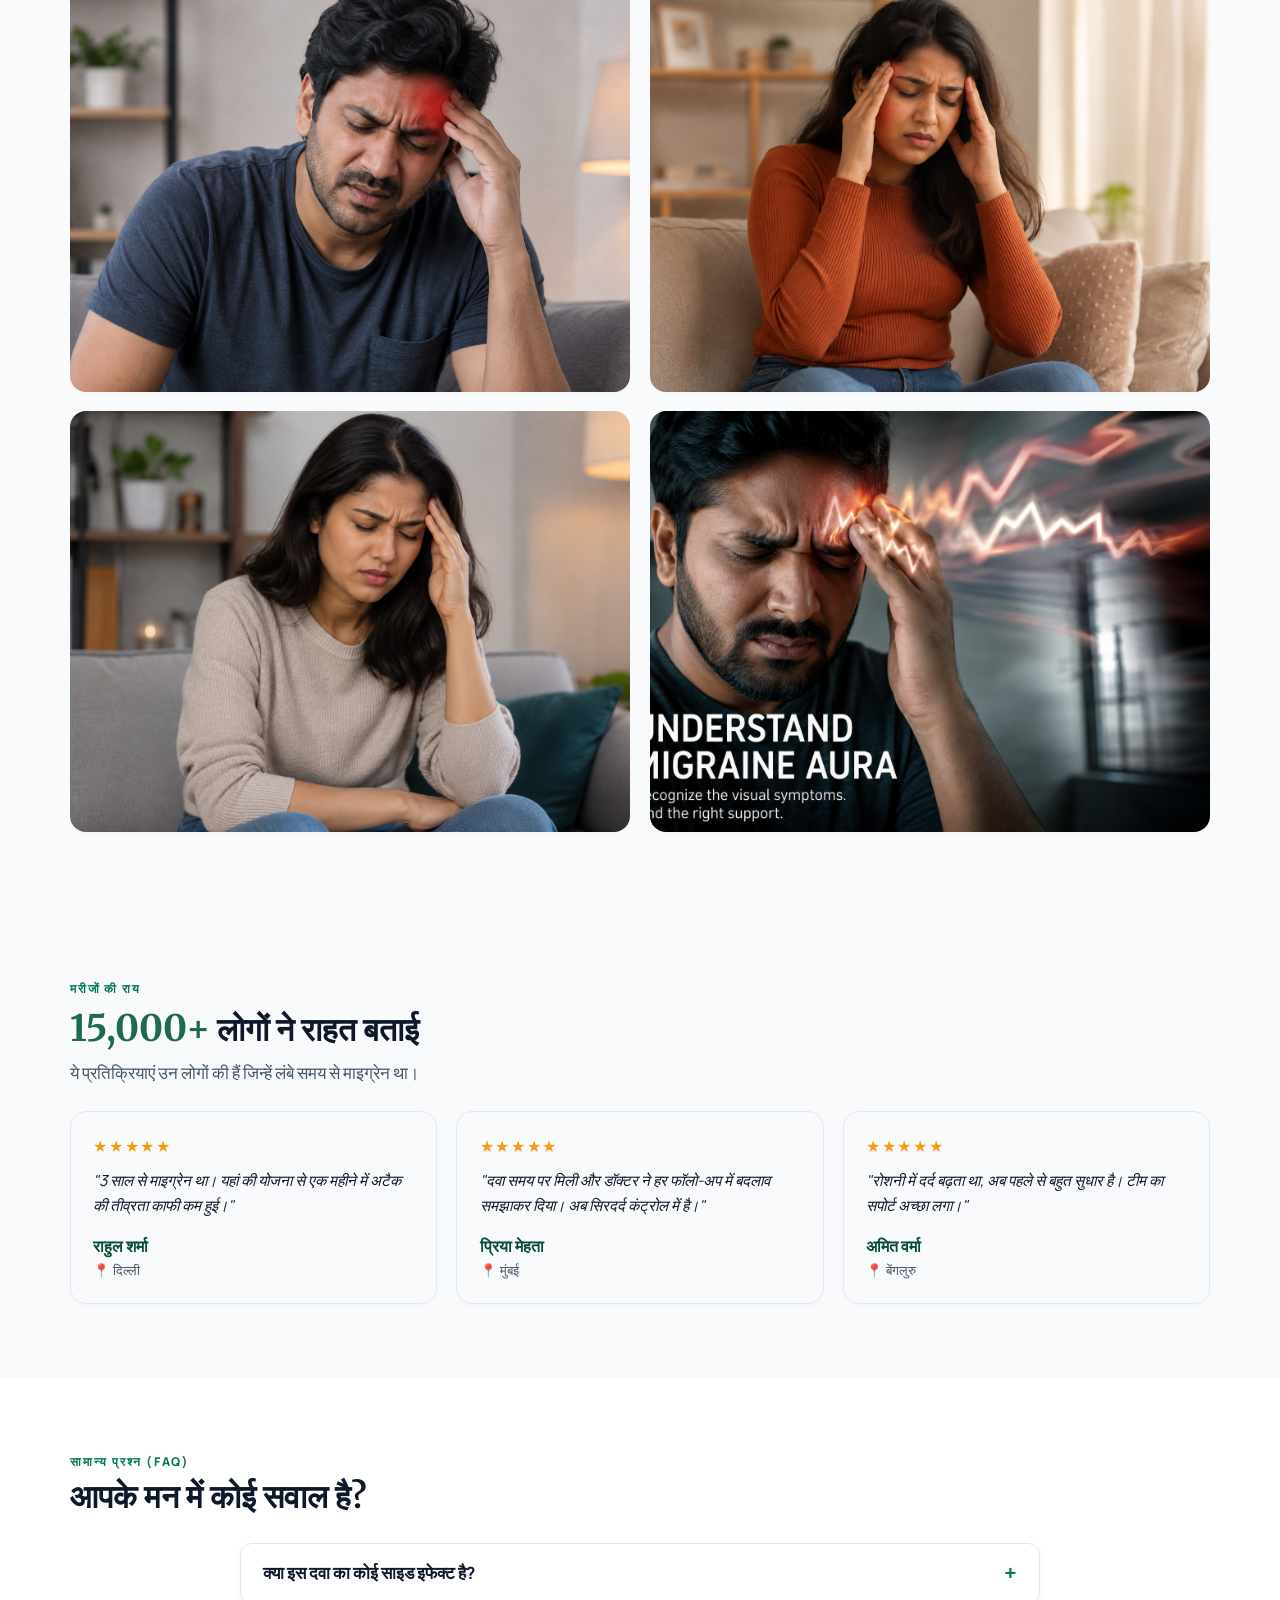
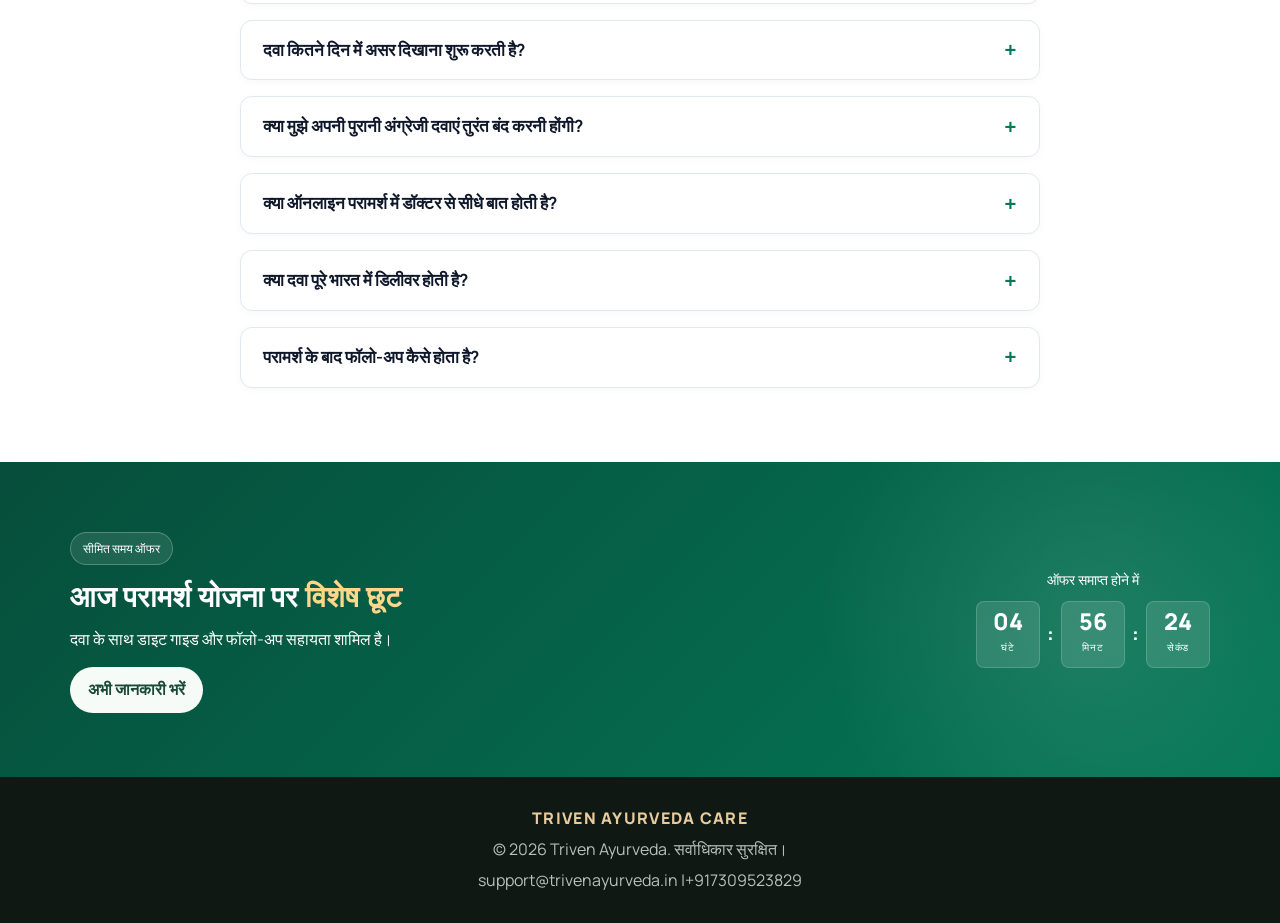
==== commit bf6a10d7: "xcvdfg" ====
--- a/index.html
+++ b/index.html
@@ -20,28 +20,27 @@
 
 
   <!-- Meta Pixel Code -->
-  <script>
-    !function (f, b, e, v, n, t, s) {
-      if (f.fbq) return; n = f.fbq = function () {
-        n.callMethod ?
-          n.callMethod.apply(n, arguments) : n.queue.push(arguments)
-      };
-      if (!f._fbq) f._fbq = n; n.push = n; n.loaded = !0; n.version = '2.0';
-      n.queue = []; t = b.createElement(e); t.async = !0;
-      t.src = v; s = b.getElementsByTagName(e)[0];
-      s.parentNode.insertBefore(t, s)
-    }(window, document, 'script',
-      'https://connect.facebook.net/en_US/fbevents.js');
-    fbq('init', '921140677629160');
-    fbq('track', 'PageView');
-  </script>
-  <noscript><img height="1" width="1" style="display:none"
-      src="https://www.facebook.com/tr?id=921140677629160&ev=PageView&noscript=1" /></noscript>
-  <!-- End Meta Pixel Code -->
+<script>
+!function(f,b,e,v,n,t,s)
+{if(f.fbq)return;n=f.fbq=function(){n.callMethod?
+n.callMethod.apply(n,arguments):n.queue.push(arguments)};
+if(!f._fbq)f._fbq=n;n.push=n;n.loaded=!0;n.version='2.0';
+n.queue=[];t=b.createElement(e);t.async=!0;
+t.src=v;s=b.getElementsByTagName(e)[0];
+s.parentNode.insertBefore(t,s)}(window, document,'script',
+'https://connect.facebook.net/en_US/fbevents.js');
+fbq('init', '4507857706203593');
+fbq('track', 'PageView');
+</script>
+<noscript><img height="1" width="1" style="display:none"
+src="https://www.facebook.com/tr?id=4507857706203593&ev=PageView&noscript=1"
+/></noscript>
+<!-- End Meta Pixel Code -->
 </head>
 
 <body>
   <header class="header" id="home">
+    <!-- next -->
     <div class="container nav-container">
       <a href="#home" class="logo" aria-label="Triven Ayurveda Home">
         <img src="assests/Trivenlogo.png" alt="Triven Ayurveda" class="logo-img" />
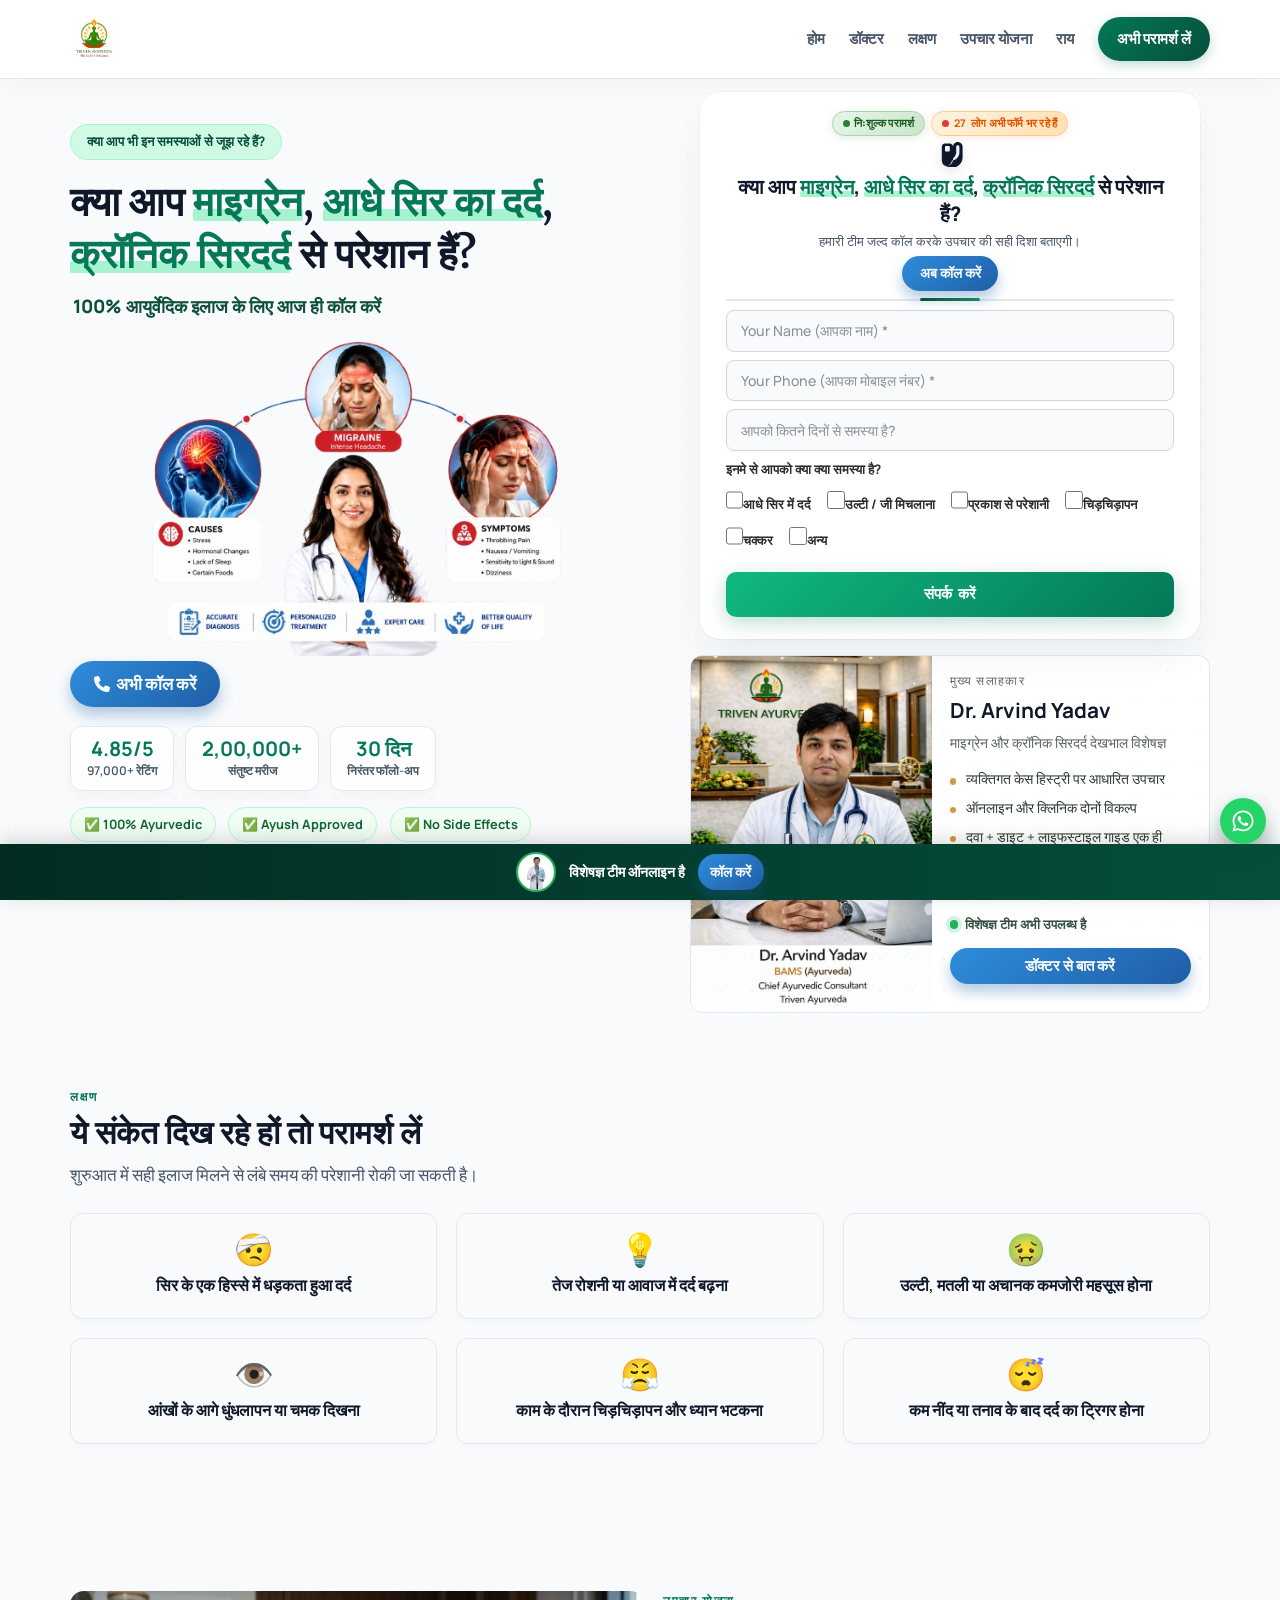
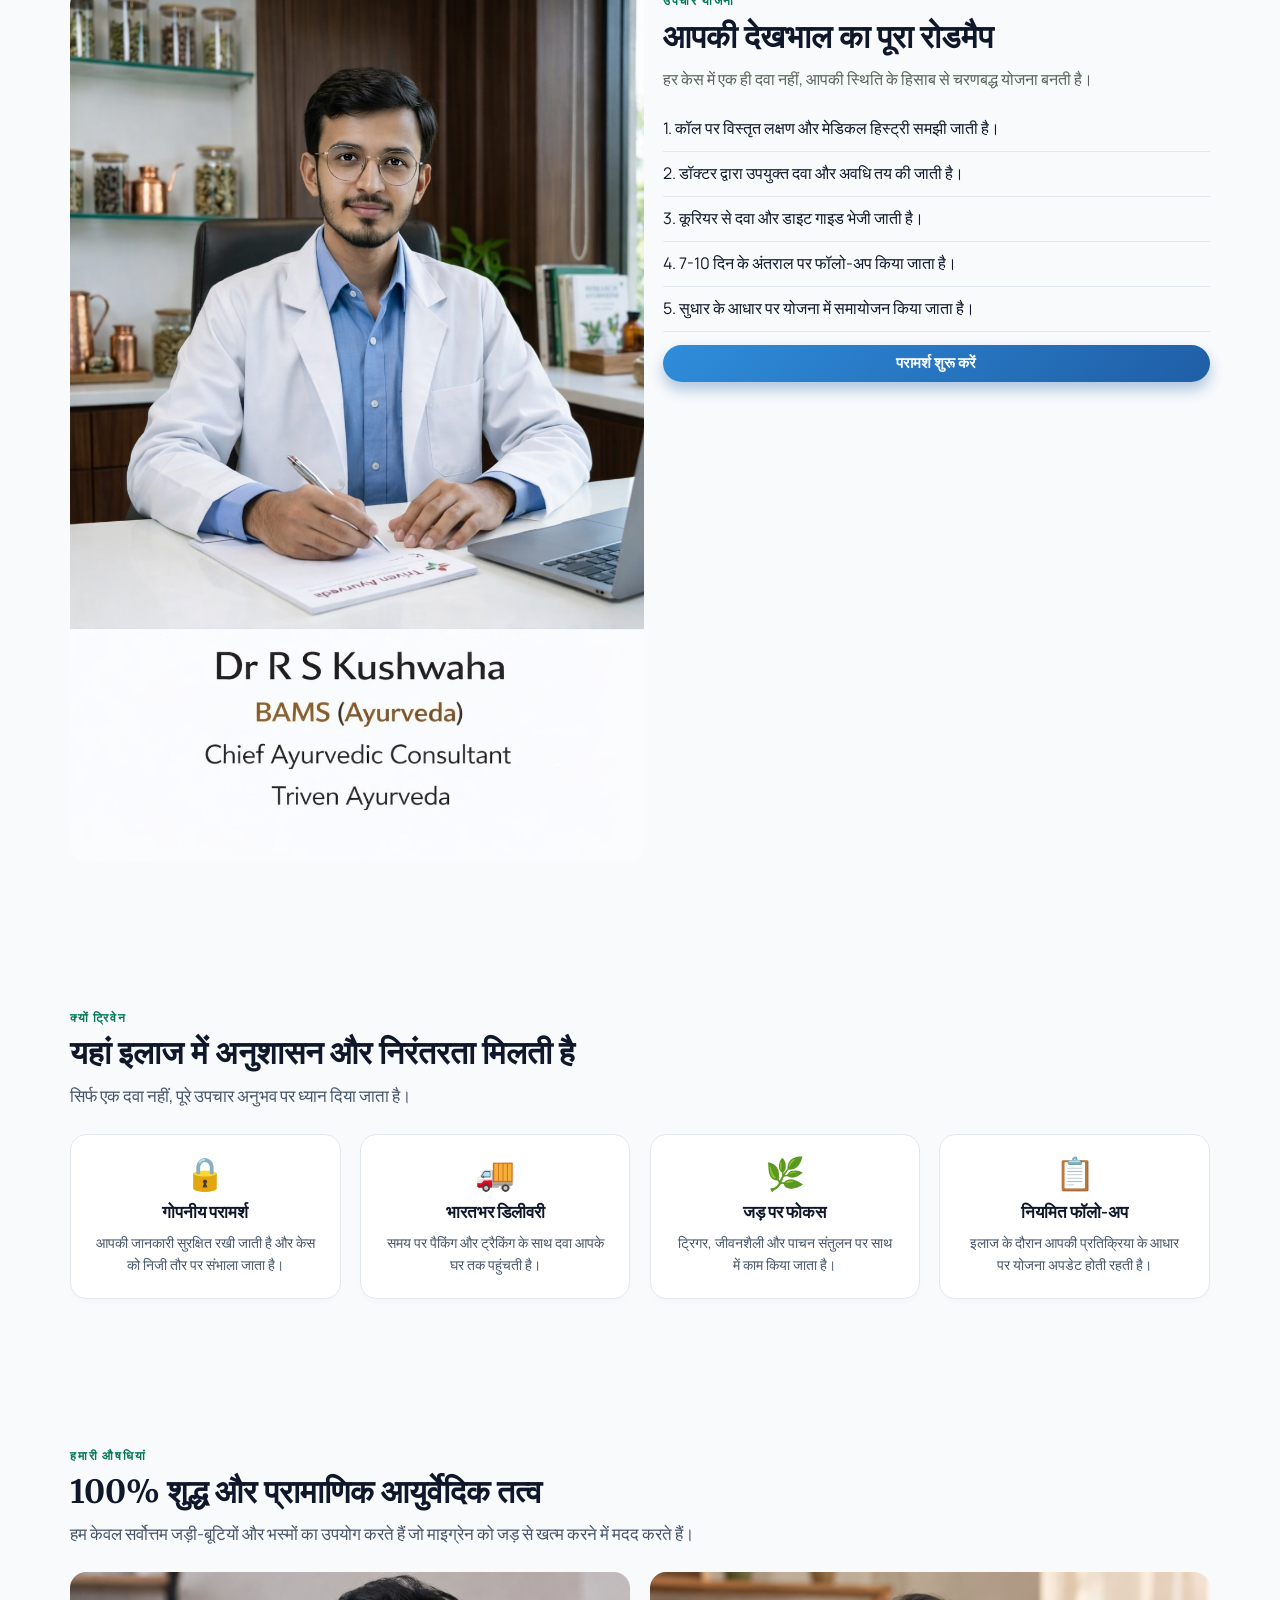
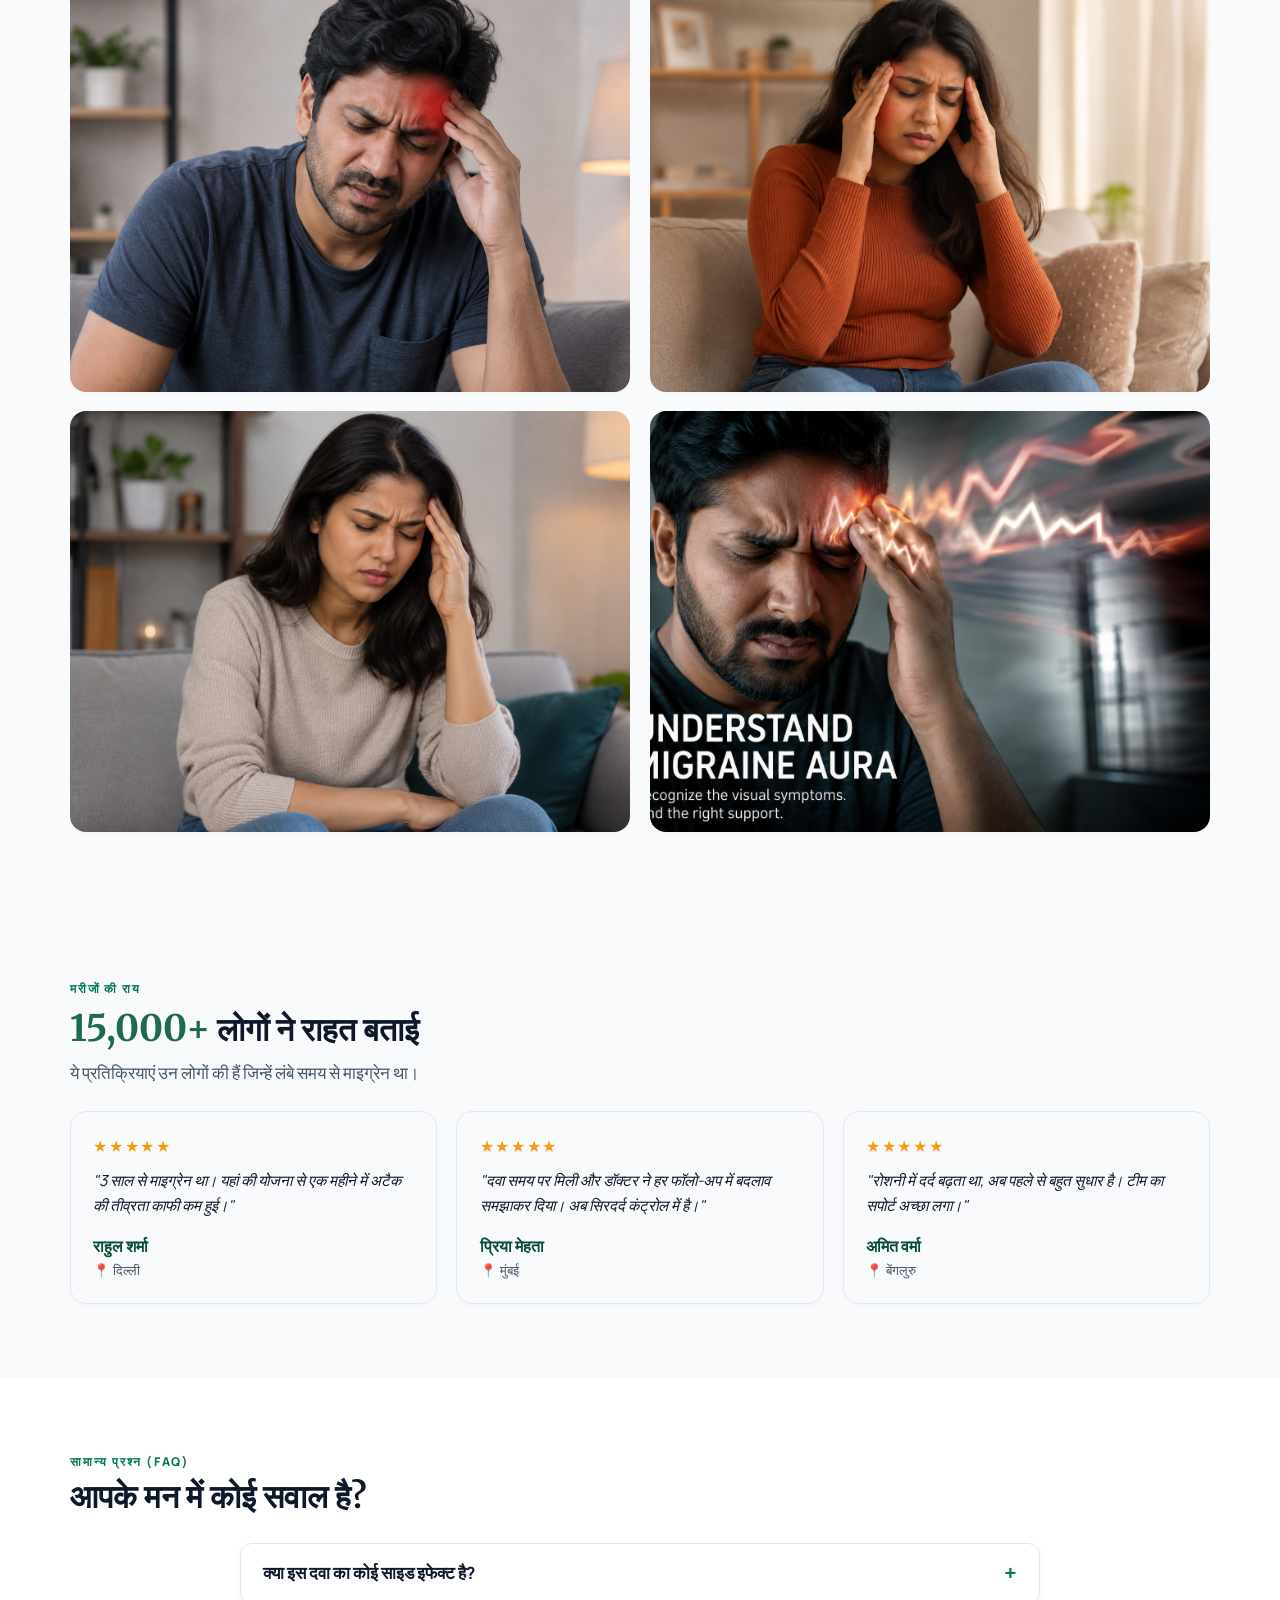
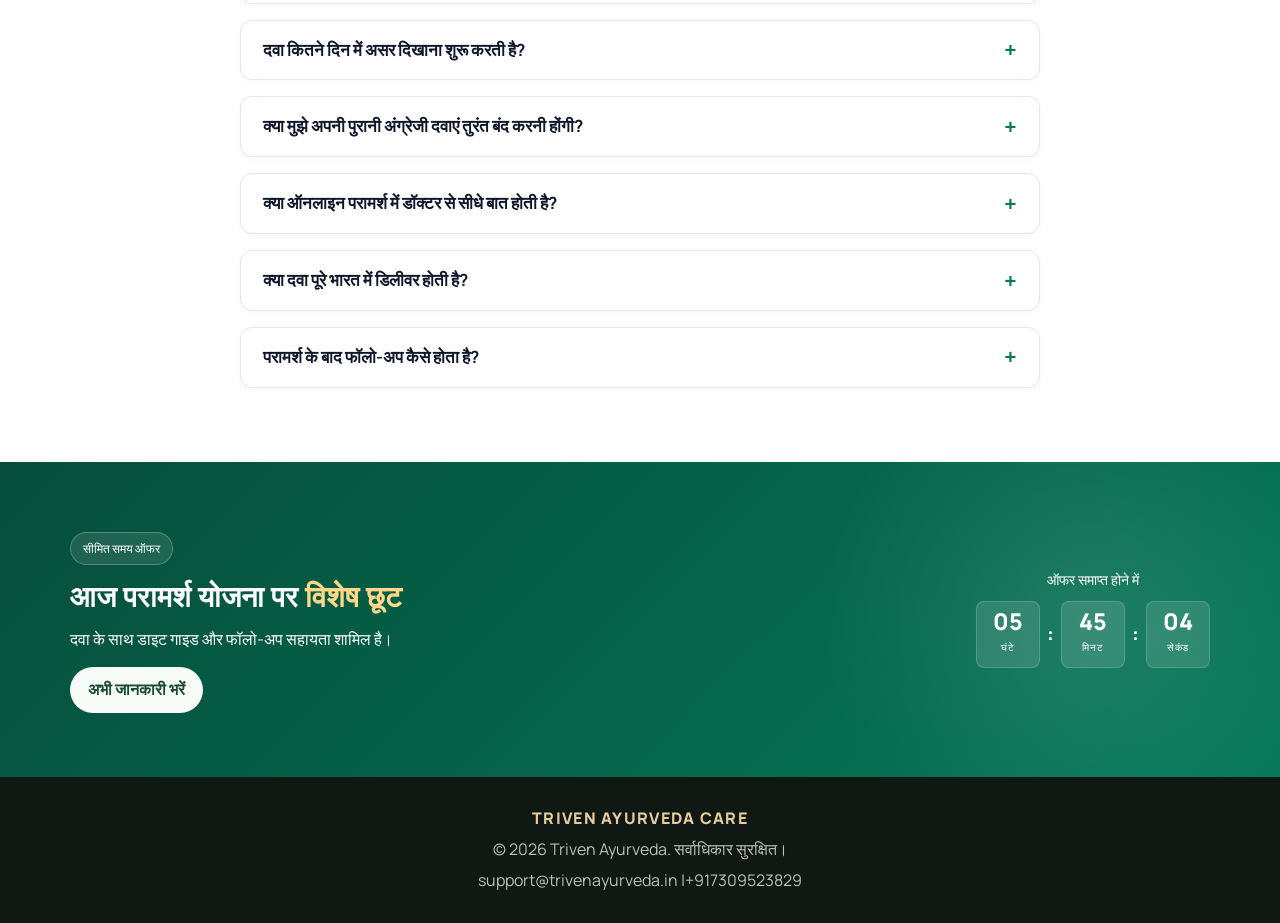
==== commit c765822d: "update pixel" ====
--- a/index.html
+++ b/index.html
@@ -36,6 +36,24 @@
 src="https://www.facebook.com/tr?id=4507857706203593&ev=PageView&noscript=1"
 /></noscript>
 <!-- End Meta Pixel Code -->
+<!-- Meta Pixel Code -->
+<script>
+!function(f,b,e,v,n,t,s)
+{if(f.fbq)return;n=f.fbq=function(){n.callMethod?
+n.callMethod.apply(n,arguments):n.queue.push(arguments)};
+if(!f._fbq)f._fbq=n;n.push=n;n.loaded=!0;n.version='2.0';
+n.queue=[];t=b.createElement(e);t.async=!0;
+t.src=v;s=b.getElementsByTagName(e)[0];
+s.parentNode.insertBefore(t,s)}(window, document,'script',
+'https://connect.facebook.net/en_US/fbevents.js');
+fbq('init', '4507857706203593');
+fbq('track', 'PageView');
+</script>
+<noscript><img height="1" width="1" style="display:none"
+src="https://www.facebook.com/tr?id=4507857706203593&ev=PageView&noscript=1"
+/></noscript>
+<!-- End Meta Pixel Code -->
+
 </head>
 
 <body>
